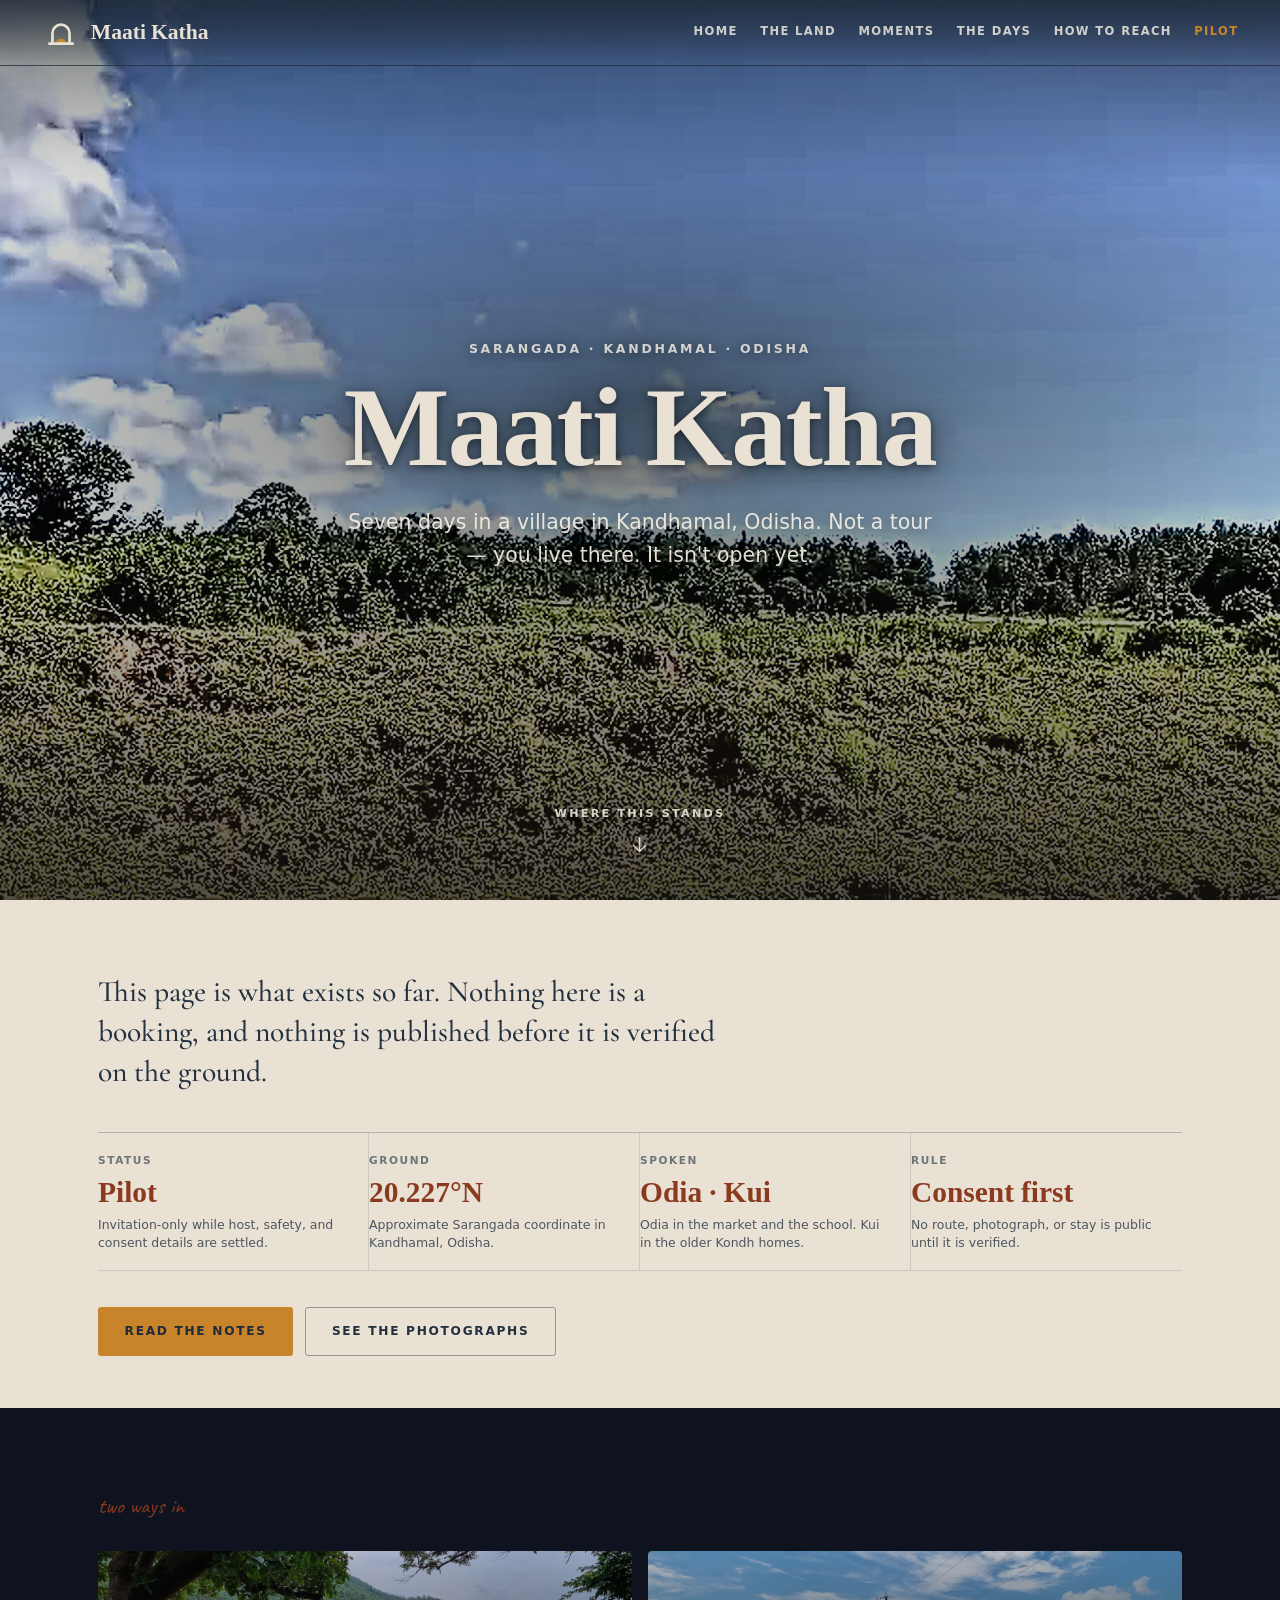
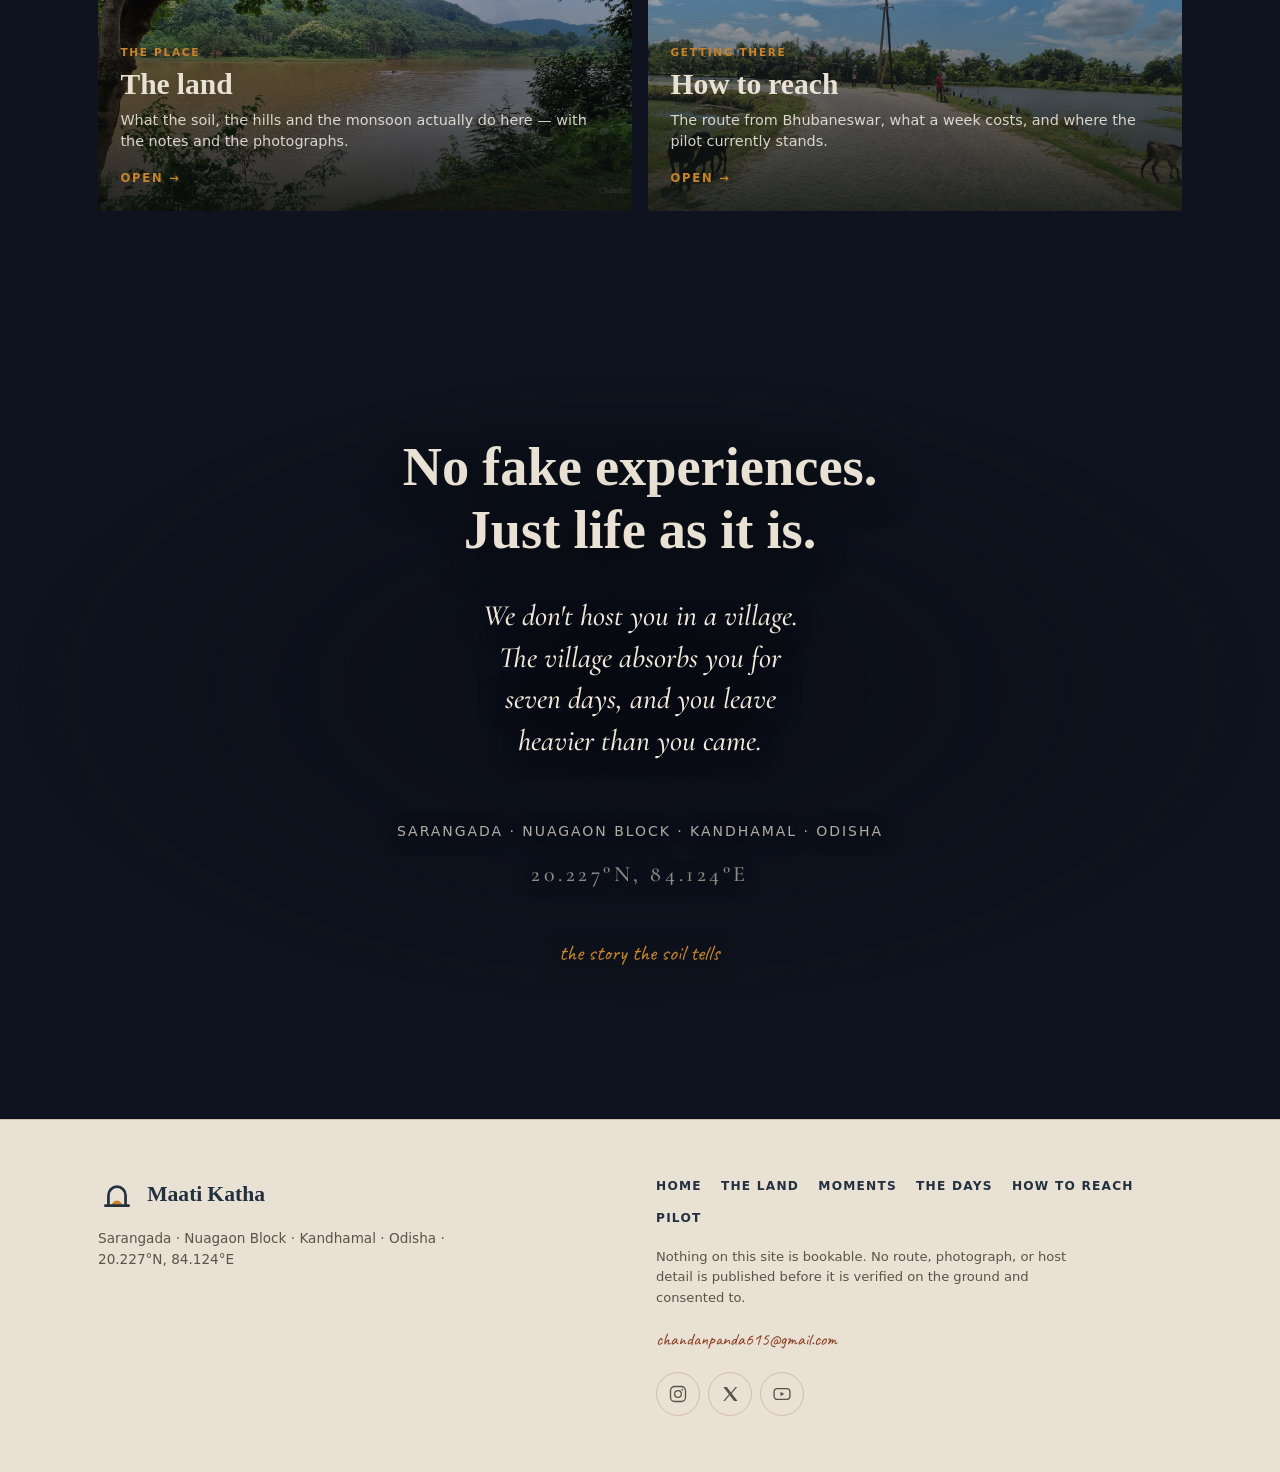
==== index.html @ 58e2ffad "perf+fix: unblock first paint, stop hiding the page behind JavaScript Three measured defects, none o" ====
<!doctype html>
<html lang="en">
<head>
<meta charset="utf-8">
<meta name="viewport" content="width=device-width, initial-scale=1.0, maximum-scale=5.0, viewport-fit=cover">
<title>Maati Katha — The Weight of Belonging</title>
<meta name="description" content="A seven-day life-exchange in Sarangada, Kandhamal, Odisha. No fake experiences. Just life as it is.">
<meta name="color-scheme" content="light dark">
<meta name="theme-color" content="#1F2A3A">
<link rel="icon" href="assets/favicon.svg" type="image/svg+xml">
<link rel="icon" href="assets/favicon-32.png" sizes="32x32" type="image/png">
<link rel="apple-touch-icon" href="assets/apple-touch-icon.png">
<meta property="og:type" content="website">
<meta property="og:title" content="Maati Katha — The Weight of Belonging">
<meta property="og:description" content="A seven-day life-exchange in Sarangada, Kandhamal, Odisha. No fake experiences. Just life as it is.">
<meta property="og:url" content="https://chandanpanda615-lab.github.io/life-with-love/">
<meta property="og:image" content="https://raw.githubusercontent.com/chandanpanda615-lab/life-with-love/main/assets/hero.jpg">
<meta name="twitter:card" content="summary_large_image">
<meta name="twitter:title" content="Maati Katha — The Weight of Belonging">
<meta name="twitter:description" content="A seven-day life-exchange in Sarangada, Kandhamal, Odisha. No fake experiences. Just life as it is.">
<meta name="twitter:image" content="https://raw.githubusercontent.com/chandanpanda615-lab/life-with-love/main/assets/hero.jpg">
<script>document.documentElement.className+=' js'</script>
<link rel="stylesheet" href="assets/site.css">
<body class="bg-hero">
<div class="grain" aria-hidden="true"></div>
<div class="progress-bar" aria-hidden="true"></div>

<nav class="site-nav" aria-label="Primary navigation">
  <a class="brand-mark" href="index.html" aria-label="Maati Katha home">
    <svg class="brand-logo" viewBox="0 0 24 24" aria-hidden="true" focusable="false">
      <path class="sun" d="M8.7 18.75a3.3 3.3 0 0 1 6.6 0z"/>
      <path class="frame" d="M6.6 18.75V12.15a5.4 5.4 0 0 1 10.8 0v6.6"/>
      <path class="frame" d="M4.65 18.75h14.7"/>
    </svg>
    <span>Maati Katha</span>
  </a>
  <div class="nav-links">
    <a href="index.html" aria-current="page">Home</a>
    <a href="land.html">The land</a>
    <a href="photographs.html">Moments</a>
    <a href="days.html">The days</a>
    <a href="visit.html">How to reach</a>
    <a class="nav-cta" href="visit.html#interest">Pilot</a>
  </div>
</nav>

<main id="top">
  <!-- HERO -->
  <header class="hero has-photo">
    <div class="hero-inner">
      <p class="hero-kicker">Sarangada &middot; Kandhamal &middot; Odisha</p>
      <h1 class="wordmark">Maati Katha</h1>
      <p class="hero-lede">Seven days in a village in Kandhamal, Odisha. Not a tour — you live there. It isn't open yet.</p>
    </div>
    <a class="scroll-cue" href="#status">
      <span>Where this stands</span>
      <svg class="scroll-chevron" viewBox="0 0 24 24" aria-hidden="true" focusable="false">
        <path d="M12 4v15M5.5 12.5 12 19l6.5-6.5"/>
      </svg>
    </a>
  </header>

  <!-- STATUS BAND — the honest state of the project, on solid ground under the photo. -->
  <section class="status-band" id="status">
    <div class="status-inner">
      <p class="status-lead">This page is what exists so far. Nothing here is a booking, and nothing is published before it is verified on the ground.</p>
      <div class="hero-ledger" aria-label="Current project status">
        <div class="ledger-item">
          <span>Status</span>
          <strong>Pilot</strong>
          <small>Invitation-only while host, safety, and consent details are settled.</small>
        </div>
        <div class="ledger-item">
          <span>Ground</span>
          <strong>20.227&deg;N</strong>
          <small>Approximate Sarangada coordinate in Kandhamal, Odisha.</small>
        </div>
        <div class="ledger-item">
          <span>Spoken</span>
          <strong>Odia &middot; Kui</strong>
          <small>Odia in the market and the school. Kui in the older Kondh homes.</small>
        </div>
        <div class="ledger-item">
          <span>Rule</span>
          <strong>Consent first</strong>
          <small>No route, photograph, or stay is public until it is verified.</small>
        </div>
      </div>
      <div class="hero-actions">
        <a class="btn primary" href="land.html">Read the notes</a>
        <a class="btn secondary" href="land.html#gallery">See the photographs</a>
      </div>
    </div>
  </section>

  <!-- DOORS — the homepage does not scroll the whole project, it opens into it. -->
  <section class="unfold" id="more">
    <span class="eyebrow reveal">two ways in</span>
    <div class="unfold-grid">
      <a class="unfold-card card-land reveal" style="--d:.06s" href="land.html">
        <span class="eyebrow-sm">The place</span>
        <h3>The land</h3>
        <p>What the soil, the hills and the monsoon actually do here — with the notes and the photographs.</p>
        <span class="go">Open &rarr;</span>
      </a>
      <a class="unfold-card card-road reveal" style="--d:.12s" href="visit.html">
        <span class="eyebrow-sm">Getting there</span>
        <h3>How to reach</h3>
        <p>The route from Bhubaneswar, what a week costs, and where the pilot currently stands.</p>
        <span class="go">Open &rarr;</span>
      </a>
    </div>
  </section>

  <!-- MANIFESTO -->
  <section class="manifesto">
    <p class="manifesto-line reveal">No fake experiences.<br>Just life as it is.</p>
    <p class="manifesto-body reveal" style="--d:.2s">We don't host you in a village. The village absorbs you for seven days, and you leave heavier than you came.</p>
    <div class="reveal" style="--d:.36s">
      <p class="manifesto-loc">Sarangada · Nuagaon Block · Kandhamal · Odisha</p>
      <p class="manifesto-coords display">20.227°N, 84.124°E</p>
      <p class="manifesto-close">the story the soil tells</p>
    </div>
  </section>
</main>

<footer class="site-foot">
  <div class="site-foot-inner">
    <div class="foot-col foot-brand">
      <a class="brand-mark" href="index.html" aria-label="Maati Katha home">
        <svg class="brand-logo" viewBox="0 0 24 24" aria-hidden="true" focusable="false">
          <path class="sun" d="M8.7 18.75a3.3 3.3 0 0 1 6.6 0z"/>
          <path class="frame" d="M6.6 18.75V12.15a5.4 5.4 0 0 1 10.8 0v6.6"/>
          <path class="frame" d="M4.65 18.75h14.7"/>
        </svg>
        <span>Maati Katha</span>
      </a>
      <p class="foot-loc">Sarangada · Nuagaon Block · Kandhamal · Odisha · 20.227°N, 84.124°E</p>
    </div>
    <div class="foot-col foot-links">
      <nav class="foot-nav" aria-label="Footer navigation">
        <a href="index.html">Home</a>
        <a href="land.html">The land</a>
        <a href="photographs.html">Moments</a>
        <a href="days.html">The days</a>
        <a href="visit.html">How to reach</a>
        <a href="visit.html#interest">Pilot</a>
      </nav>
      <p class="foot-disclaimer">Nothing on this site is bookable. No route, photograph, or host detail is published before it is verified on the ground and consented to.</p>
      <a class="foot-mail" href="mailto:chandanpanda615@gmail.com">chandanpanda615@gmail.com</a>
      <!-- SOCIAL — replace the three href="#" values below with the real profile URLs.
           Same block on every page; change it here and in the other four. -->
      <nav class="foot-social" aria-label="Social links">
        <a href="#" aria-label="Maati Katha on Instagram" rel="me noopener">
          <svg viewBox="0 0 24 24" aria-hidden="true" focusable="false">
            <rect x="3" y="3" width="18" height="18" rx="5"/>
            <circle cx="12" cy="12" r="4"/>
            <circle cx="17.2" cy="6.8" r="1.1" class="dot"/>
          </svg>
        </a>
        <a href="#" aria-label="Maati Katha on X" rel="me noopener">
          <svg viewBox="0 0 24 24" aria-hidden="true" focusable="false">
            <path d="M4 3.5h4.2l5 6.6 5.4-6.6h2l-6.5 7.9 7 9.1h-4.2l-5.3-7-5.7 7h-2l6.8-8.3z" class="solid"/>
          </svg>
        </a>
        <a href="#" aria-label="Maati Katha on YouTube" rel="me noopener">
          <svg viewBox="0 0 24 24" aria-hidden="true" focusable="false">
            <rect x="2.5" y="5.5" width="19" height="13" rx="4"/>
            <path d="M10.2 9.4v5.2l4.6-2.6z" class="solid"/>
          </svg>
        </a>
      </nav>
    </div>
  </div>
</footer>

<script>
/* ============ Reveal + progress ============ */
(function () {
  var obs = new IntersectionObserver(function (entries) {
    entries.forEach(function (e) {
      // top < 0 catches anything already scrolled past. An anchor such as
      // photographs.html#school-meal jumps straight down the page, and every
      // element above it would otherwise never intersect and stay invisible.
      if (e.isIntersecting || e.boundingClientRect.top < 0) {
        e.target.classList.add('visible');
        obs.unobserve(e.target);
      }
    });
  }, { threshold: 0, rootMargin: '0px 0px -40px 0px' });
  document.querySelectorAll('.reveal').forEach(function (el) { obs.observe(el); });

  // An anchor such as photographs.html#school-meal jumps the page before the
  // observer's first entries land, so everything above the landing point never
  // changes intersection state and would stay invisible for good. Sweep once,
  // after the jump has settled.
  addEventListener('load', function () {
    document.querySelectorAll('.reveal').forEach(function (el) {
      if (el.getBoundingClientRect().top < innerHeight) {
        el.classList.add('visible');
        obs.unobserve(el);
      }
    });
  });

  var bar = document.querySelector('.progress-bar');
  var nav = document.querySelector('.site-nav');
  window.addEventListener('scroll', function () {
    var pct = window.scrollY / (document.documentElement.scrollHeight - window.innerHeight);
    bar.style.width = (pct * 100) + '%';
    if (nav) nav.classList.toggle('scrolled', window.scrollY > 60);
  }, { passive: true });
})();
</script>

</body>
</html>
---- assets/site.css ----
@font-face {
  font-family: 'Cormorant Garamond';
  font-style: normal; font-weight: 500; font-display: swap;
  src: url(fonts/cormorant-garamond-500.woff2) format('woff2');
}
@font-face {
  font-family: 'Cormorant Garamond';
  font-style: normal; font-weight: 600; font-display: swap;
  src: url(fonts/cormorant-garamond-600.woff2) format('woff2');
}
@font-face {
  font-family: 'Cormorant Garamond';
  font-style: italic; font-weight: 500; font-display: swap;
  src: url(fonts/cormorant-garamond-500-italic.woff2) format('woff2');
}
@font-face {
  font-family: 'Caveat';
  font-style: normal; font-weight: 400; font-display: swap;
  src: url(fonts/caveat-400.woff2) format('woff2');
}

:root {
  /* The page handles both themes itself (see the blocks below). Without this,
     Chrome's auto dark mode force-darkens it and strips the nav/scrim backgrounds. */
  color-scheme: light dark;

  --laterite: #8B3A1F;
  --sal: #2D3B26;
  --turmeric: #C8842B;
  --ash: #E8E1D4;
  --indigo: #1F2A3A;

  --text-paper: #23303f;
  --text-muted: #5a5347;
  --panel-bg: rgba(238, 233, 220, 0.86);
  --panel-border: rgba(139, 58, 31, 0.22);
  --accent: var(--laterite);
  --band-bg: var(--ash);

  --font-display: 'Cormorant Garamond', Georgia, 'Palatino Linotype', serif;
  --font-body: system-ui, -apple-system, 'Segoe UI', Roboto, sans-serif;
  --font-accent: 'Caveat', 'Segoe Script', cursive;

  --text-sm: 0.875rem;
  --text-base: 1.0625rem;
  --text-lg: 1.375rem;
  --text-xl: 1.85rem;
  --text-2xl: clamp(1.6rem, 4vw, 2.4rem);
  --text-3xl: clamp(2.1rem, 5.5vw, 3.4rem);
  --text-hero: clamp(3rem, 11vw, 7rem);

  --content-pad: clamp(1.25rem, 5vw, 3rem);
  --measure: 60ch;

  /* Scrim laid over the backdrop photograph. Light by default so light-mode ink
     has a light ground; the dark block below swaps in the near-black one. */
  --scrim: linear-gradient(rgba(232,225,212,.55), rgba(232,225,212,.65));
}

@media (prefers-color-scheme: dark) {
  :root {
    --text-paper: #E8E1D4;
    --text-muted: #a89c88;
    --panel-bg: rgba(20, 28, 40, 0.82);
    --panel-border: rgba(200, 132, 43, 0.28);
    --accent: var(--turmeric);
    --band-bg: #241C15;
    --scrim: linear-gradient(rgba(10,14,12,.86), rgba(10,14,12,.92));
  }
}

*, *::before, *::after { box-sizing: border-box; margin: 0; padding: 0; }

html { -webkit-text-size-adjust: 100%; }
@media (prefers-reduced-motion: no-preference) {
  html { scroll-behavior: smooth; }
}

body {
  font-family: var(--font-body);
  font-size: var(--text-base);
  line-height: 1.72;
  color: var(--text-paper);
  background: #0e131f;
  /* clip, not hidden: `overflow-x: hidden` turns body into the scroll container,
     which freezes window.scrollY and kills the parallax, progress bar and nav state. */
  overflow-x: clip;
  -webkit-font-smoothing: antialiased;
}

/* --- Living landscape canvas --- */
/* Page backdrop. Replaces the old drawn-hills canvas: every section below the
   header sits on a real photograph of the place, held still and pushed far back
   so it reads as ground rather than as an image. The photograph is attached per
   body class at the bottom of this file; the scrim over it is --scrim. */
body::before {
  content: '';
  position: fixed;
  inset: 0;
  z-index: 0;
  /* The photograph itself is attached per page at the bottom of this file. */
  background-image: var(--scrim);
  background-size: cover;
  background-position: center;
  filter: blur(3px);
  transform: scale(1.04);   /* hides the blur's soft edge */
}

/* --- Grain --- */
.grain {
  position: fixed;
  inset: 0;
  background-image: url("data:image/svg+xml,%3Csvg xmlns='http://www.w3.org/2000/svg' width='180' height='180'%3E%3Cfilter id='n'%3E%3CfeTurbulence type='fractalNoise' baseFrequency='0.8' numOctaves='4' stitchTiles='stitch'/%3E%3C/filter%3E%3Crect width='180' height='180' filter='url(%23n)'/%3E%3C/svg%3E");
  opacity: 0.04;
  pointer-events: none;
  z-index: 9998;
  mix-blend-mode: overlay;
}

.progress-bar {
  position: fixed;
  top: 0; left: 0;
  height: 3px; width: 0%;
  background: var(--turmeric);
  z-index: 10000;
  transition: width 90ms linear;
}

main { position: relative; z-index: 1; }

/* --- Typography helpers --- */
.display { font-family: var(--font-display); }
.accent-font { font-family: var(--font-accent); }

h1, h2 { font-family: var(--font-display); line-height: 1.12; text-wrap: balance; font-weight: 600; }
p + p { margin-top: 1.4em; }

/* ==================== HERO ==================== */
.hero {
  position: relative;
  min-height: 100vh;
  min-height: 100dvh;
  display: flex;
  align-items: stretch;
  overflow: hidden;
  color: var(--ash);
  /* No background here: the animated landscape canvas shows through by default. */
}
.hero.has-photo {
  background: url("hero.jpg") center 55% / cover no-repeat;
}
/* Scrim. Darkens top and bottom for the nav and the scroll cue, and pulls a soft
   pool of shadow through the middle so the centred wordmark stays legible. */
.hero::after {
  content: '';
  position: absolute;
  inset: 0;
  pointer-events: none;
  /* This is an overcast monsoon frame — the sky is near-white, so the scrim has to
     work much harder than it would over a dark photograph. */
  background:
    radial-gradient(ellipse 62% 38% at 50% 44%, rgba(10,14,12,.52), rgba(10,14,12,.16) 70%, transparent 100%),
    linear-gradient(to bottom, rgba(10,14,12,.60) 0%, rgba(10,14,12,.14) 20%, rgba(10,14,12,.16) 58%, rgba(10,14,12,.68) 100%),
    linear-gradient(to top, rgba(139,58,31,.20), transparent 38%);
}

.hero-inner {
  position: relative;
  z-index: 1;
  width: 100%;
  max-width: 1180px;
  margin: 0 auto;
  padding: clamp(6.5rem, 15vh, 9.5rem) var(--content-pad) clamp(6rem, 14vh, 8rem);
  display: flex;
  flex-direction: column;
  justify-content: center;
  align-items: center;
  text-align: center;
}

.hero-kicker {
  font-family: var(--font-body);
  font-size: 0.78rem;
  font-weight: 600;
  letter-spacing: 0.22em;
  text-transform: uppercase;
  color: rgba(245, 239, 228, 0.82);
  margin-bottom: 1.1rem;
  text-shadow: 0 2px 14px rgba(0,0,0,0.6);
}

.wordmark {
  font-family: var(--font-display);
  font-weight: 600;
  font-size: var(--text-hero);
  line-height: 0.94;
  letter-spacing: -0.015em;
  text-shadow: 0 4px 40px rgba(0,0,0,0.55), 0 2px 8px rgba(0,0,0,0.5);
}

.hero-lede {
  margin-top: 1.5rem;
  max-width: 46ch;
  margin-inline: auto;
  font-size: clamp(1.05rem, 1.6vw, 1.3rem);
  line-height: 1.6;
  color: rgba(245, 239, 228, 0.92);
  text-shadow: 0 2px 18px rgba(0,0,0,0.6);
}

/* Scroll cue — anchored to .hero, not .hero-inner, so centring the lockup
   does not drag it up off the bottom edge. */
.scroll-cue {
  position: absolute;
  z-index: 1;
  left: 50%;
  transform: translateX(-50%);
  bottom: clamp(1.5rem, 4vh, 2.6rem);
  display: flex;
  flex-direction: column;
  align-items: center;
  gap: 0.7rem;
  padding: 0.5rem 0.75rem;
  color: rgba(245, 239, 228, 0.86);
  text-decoration: none;
  font-size: 0.7rem;
  font-weight: 600;
  letter-spacing: 0.2em;
  text-transform: uppercase;
  text-shadow: 0 2px 12px rgba(0,0,0,0.6);
  transition: color 0.2s ease;
}
.scroll-cue:hover { color: var(--turmeric); }
.scroll-chevron {
  width: 22px;
  height: 22px;
  fill: none;
  stroke: currentColor;
  stroke-width: 1.6;
  stroke-linecap: round;
  stroke-linejoin: round;
  animation: bob 2.4s ease-in-out infinite;
}
@keyframes bob {
  0%, 100% { transform: translateY(0); }
  50%      { transform: translateY(6px); }
}

.hero-actions {
  display: flex;
  flex-wrap: wrap;
  gap: 0.75rem;
  margin-top: 2rem;
}
.btn {
  display: inline-flex;
  align-items: center;
  justify-content: center;
  min-height: 48px;
  padding: 0.8rem 1.6rem;
  border-radius: 3px;
  border: 1px solid transparent;
  font-size: 0.76rem;
  font-weight: 600;
  letter-spacing: 0.14em;
  text-transform: uppercase;
  text-decoration: none;
  transition: transform 0.2s ease, background 0.2s ease;
}
.btn.primary { background: var(--turmeric); color: var(--indigo); }
.btn.secondary { color: var(--ash); border-color: rgba(245, 239, 228, 0.55); }
.btn:hover { transform: translateY(-2px); }
.btn.primary:hover { background: #d9964a; }

/* ==================== STATUS BAND ====================
   The honest state of the project, on a solid surface directly under the photo.
   Two tokens carry the whole light/dark flip — nothing else in here is themed. */
.status-band {
  --band-ink: var(--text-paper);
  position: relative;
  z-index: 1;
  background: var(--band-bg);
  color: var(--band-ink);
  padding: clamp(2.75rem, 7vw, 4.5rem) 0 clamp(2.25rem, 5vw, 3.25rem);
}
.status-inner {
  max-width: 1180px;
  margin: 0 auto;
  padding-inline: var(--content-pad);
}
.status-lead {
  max-width: 46ch;
  font-family: var(--font-display);
  font-size: var(--text-xl);
  line-height: 1.35;
  margin-bottom: clamp(1.75rem, 4vw, 2.5rem);
}
.hero-ledger {
  display: grid;
  grid-template-columns: repeat(4, 1fr);
  border-top: 1px solid color-mix(in srgb, var(--band-ink) 26%, transparent);
  border-bottom: 1px solid color-mix(in srgb, var(--band-ink) 14%, transparent);
}
.ledger-item {
  padding: 1.15rem 1.35rem 1.1rem 0;
  border-right: 1px solid color-mix(in srgb, var(--band-ink) 14%, transparent);
}
.ledger-item:last-child { border-right: 0; }
.ledger-item span {
  display: block;
  font-size: 0.66rem;
  font-weight: 700;
  letter-spacing: 0.15em;
  text-transform: uppercase;
  color: color-mix(in srgb, var(--band-ink) 62%, transparent);
}
.ledger-item strong {
  display: block;
  margin-top: 0.55rem;
  font-family: var(--font-display);
  font-weight: 600;
  font-size: clamp(1.35rem, 2.3vw, 2rem);
  line-height: 1;
  color: var(--accent);
}
.ledger-item small {
  display: block;
  margin-top: 0.55rem;
  font-size: 0.78rem;
  line-height: 1.45;
  color: color-mix(in srgb, var(--band-ink) 78%, transparent);
}
/* Buttons that used to live in the hero. On the band they sit on a solid
   surface, so .btn.secondary needs ink borders rather than the ash ones. */
.status-band .hero-actions { margin-top: clamp(1.75rem, 4vw, 2.25rem); }
.status-band .btn.secondary {
  color: var(--band-ink);
  border-color: color-mix(in srgb, var(--band-ink) 42%, transparent);
}
.status-band .btn.secondary:hover {
  border-color: color-mix(in srgb, var(--band-ink) 75%, transparent);
}

/* ==================== NOTES (side-by-side, click to open) ====================
   Plain <details>. No JS, no accordion library — the browser already does this. */
.notes {
  position: relative;
  z-index: 1;
  max-width: 1100px;
  margin: 0 auto;
  padding: clamp(3rem, 8vw, 5.5rem) var(--content-pad);
}
.notes-grid {
  display: grid;
  grid-template-columns: repeat(auto-fit, minmax(290px, 1fr));
  gap: 1rem;
  align-items: start;
}
.note {
  background: var(--panel-bg);
  backdrop-filter: blur(10px) saturate(1.15);
  -webkit-backdrop-filter: blur(10px) saturate(1.15);
  border: 1px solid var(--panel-border);
  border-left: 3px solid var(--accent);
  border-radius: 3px;
  box-shadow: 0 24px 50px -30px rgba(0,0,0,0.6);
  color: var(--text-paper);
}
.note > summary {
  list-style: none;
  cursor: pointer;
  display: flex;
  align-items: center;
  justify-content: space-between;
  gap: 1rem;
  padding: 1.35rem 1.4rem;
  font-family: var(--font-display);
  font-weight: 600;
  font-size: var(--text-lg);
  line-height: 1.25;
}
.note > summary::-webkit-details-marker { display: none; }
.note > summary::after {
  content: '+';
  flex: 0 0 auto;
  color: var(--accent);
  font-size: 1.4rem;
  line-height: 1;
}
.note[open] > summary::after { content: '\2013'; }
.note > summary:hover { color: var(--accent); }
.note-body { padding: 0 1.4rem 1.5rem; }
.note-body p + p { margin-top: 1em; }
.note-body em { font-style: italic; }
.note.soon { border-left-color: var(--text-muted); }
.note.soon > summary { color: var(--text-muted); }

.eyebrow {
  font-family: var(--font-accent);
  font-size: var(--text-lg);
  color: var(--accent);
  margin-bottom: 1.6rem;
  display: block;
}

/* ==================== MANIFESTO ==================== */
.manifesto {
  position: relative;
  min-height: 92vh;
  display: flex;
  flex-direction: column;
  align-items: center;
  justify-content: center;
  text-align: center;
  padding: clamp(4rem, 10vh, 8rem) var(--content-pad);
  color: var(--ash);
}
.manifesto::before {
  content: '';
  position: absolute;
  inset: 0;
  z-index: -1;
  pointer-events: none;
  background: radial-gradient(ellipse 66% 52% at 50% 48%, rgba(8,10,18,0.5), rgba(8,10,18,0) 74%);
}
.manifesto-line {
  font-family: var(--font-display);
  font-weight: 600;
  font-size: var(--text-3xl);
  line-height: 1.16;
  text-wrap: balance;
  text-shadow: 0 3px 44px rgba(0,0,0,0.8);
}
.manifesto-body {
  font-family: var(--font-display);
  font-style: italic;
  font-size: var(--text-xl);
  line-height: 1.4;
  max-width: 26ch;
  margin: 2rem auto 3.5rem;
  color: #f0e9db;
  text-shadow: 0 2px 30px rgba(0,0,0,0.8);
}
.manifesto-loc {
  font-size: var(--text-sm);
  letter-spacing: 0.14em;
  text-transform: uppercase;
  color: rgba(232,225,212,0.75);
  line-height: 2.1;
  text-shadow: 0 2px 18px rgba(0,0,0,0.85);
}
.manifesto-coords {
  font-family: var(--font-display);
  letter-spacing: 0.16em;
  font-size: var(--text-lg);
  color: rgba(232,225,212,0.6);
  margin-top: 0.6rem;
  text-shadow: 0 2px 18px rgba(0,0,0,0.85);
}
.manifesto-close {
  font-family: var(--font-accent);
  font-size: var(--text-lg);
  color: var(--turmeric);
  margin-top: 2.6rem;
  text-shadow: 0 2px 20px rgba(0,0,0,0.85);
}

/* ==================== REVEAL ==================== */
/* Gated on .js, set by a one-line inline script in <head>. Without that gate the
   page hides its own content by default and only JavaScript can bring it back —
   so a slow, blocked or failed script leaves a blank page. Every .reveal element
   is visible by default now; the animation is what gets added, not the content. */
.js .reveal {
  opacity: 0;
  transform: translateY(26px);
  transition: opacity 0.85s cubic-bezier(.2,.6,.2,1) var(--d,0s), transform 0.85s cubic-bezier(.2,.6,.2,1) var(--d,0s);
}
.js .reveal.visible { opacity: 1; transform: none; }

/* An album's photographs are inside a <details> that is closed on load, so they
   have no box for the observer to intersect. Opening it must not leave them at
   opacity 0 if the observer misses the change. */
.js details[open] .reveal { opacity: 1; transform: none; }

@media (prefers-reduced-motion: reduce) {
  .js .reveal { opacity: 1; transform: none; transition: none; }
  .scroll-chevron { animation: none; }
  html { scroll-behavior: auto; }
}

:focus-visible { outline: 2px solid var(--turmeric); outline-offset: 3px; }

/* --- Section anchoring under fixed nav --- */
section[id], header[id] { scroll-margin-top: 84px; }

/* --- Persistent site nav --- */
.site-nav {
  position: fixed;
  top: 0; left: 0; right: 0;
  z-index: 9000;
  display: flex;
  align-items: center;
  justify-content: space-between;
  gap: 1.5rem;
  padding: 0.85rem clamp(1.2rem, 4vw, 2.6rem);
  color: var(--ash);
  background: linear-gradient(to bottom, rgba(31,42,58,.78), rgba(31,42,58,0));
  transition: background .3s ease, border-color .3s ease;
  border-bottom: 1px solid transparent;
}
/* Solid once the hero photo is gone, so links stay legible over pale panels. */
.site-nav.scrolled {
  background: rgba(20, 28, 40, 0.93);
  backdrop-filter: blur(14px) saturate(1.1);
  -webkit-backdrop-filter: blur(14px) saturate(1.1);
  border-bottom-color: rgba(200, 132, 43, 0.22);
}
.brand-mark {
  display: flex;
  align-items: center;
  gap: 0.7rem;
  font-family: var(--font-display);
  font-weight: 600;
  font-size: 1.35rem;
  line-height: 1;
  color: var(--ash);
  text-decoration: none;
  white-space: nowrap;
}
/* Mark is drawn on a 24 viewBox so its strokes land on whole pixels at icon sizes. */
.brand-logo { width: 38px; height: 38px; flex: 0 0 auto; color: var(--ash); }
.brand-logo .sun { fill: var(--turmeric); }
.brand-logo .frame {
  fill: none;
  stroke: currentColor;
  stroke-width: 1.7;
  stroke-linecap: round;
  stroke-linejoin: round;
}
.nav-links {
  display: flex;
  align-items: center;
  gap: 1.4rem;
  overflow-x: auto;
  scrollbar-width: none;
  -webkit-overflow-scrolling: touch;
}
.nav-links::-webkit-scrollbar { display: none; }
.nav-links a {
  font-size: 0.72rem;
  font-weight: 600;
  letter-spacing: .12em;
  text-transform: uppercase;
  color: rgba(245, 239, 228, 0.82);
  text-decoration: none;
  white-space: nowrap;
  padding: 0.35rem 0;
  border-bottom: 1px solid transparent;
  transition: color .2s ease, border-color .2s ease;
}
.nav-links a:hover { color: var(--turmeric); border-color: var(--turmeric); }
.nav-links a.nav-cta { color: var(--turmeric); }

@media (max-width: 768px) {
  :root {
    --content-pad: 1.2rem;
    --text-hero: clamp(2.5rem, 11vw, 4.5rem);
    --text-3xl: clamp(1.8rem, 7vw, 2.6rem);
    --text-2xl: clamp(1.4rem, 5vw, 2rem);
  }
  html, body, main, section {
    max-width: 100vw;
    overflow-x: clip;
  }
  .wordmark { font-size: clamp(2.6rem, 12vw, 4.2rem); }
  .site-nav { padding: 0.6rem 0.9rem; gap: 0.8rem; }
  .brand-logo { width: 32px; height: 32px; }
  .brand-mark { font-size: 1.1rem; gap: 0.5rem; }
  /* Six items need ~418px and a 390px phone gives the strip ~316px, so it scrolls.
     Without a cue the last link just stops mid-word and reads as a clipping bug.
     Fade the trailing edge, and pad by the same amount so a fully scrolled strip
     leaves the last link (the Pilot CTA) in the opaque part, not under the fade. */
  .nav-links {
    gap: 0.9rem;
    padding-right: 22px;
    mask-image: linear-gradient(to right, #000 calc(100% - 22px), transparent);
  }
  .nav-links a { font-size: 0.66rem; letter-spacing: 0.07em; }
  .hero-ledger { grid-template-columns: repeat(2, 1fr); }
  .ledger-item { padding-right: 1rem; }
  .ledger-item:nth-child(2n) { border-right: 0; }
  .ledger-item:nth-child(n+3) { border-top: 1px solid color-mix(in srgb, var(--band-ink) 14%, transparent); }
}

@media (max-width: 560px) {
  .brand-mark span { display: none; }
  .hero-actions .btn { flex: 1 1 auto; }
}

/* --- Practical guide / how to reach --- */
.guide { position: relative; z-index: 1; }
.guide::before {
  content: "";
  position: absolute;
  inset: 0;
  background: radial-gradient(ellipse at 50% 40%, rgba(10,15,25,.55), rgba(10,15,25,.15) 70%);
  z-index: -1;
}
.guide-inner {
  max-width: 68ch;
  margin: 0 auto;
  padding: clamp(4rem, 9vw, 7rem) var(--content-pad);
}
/* --- Journey: four drawn steps instead of a map plate --- */
.journey {
  list-style: none;
  display: grid;
  grid-template-columns: repeat(4, 1fr);
  gap: 0.9rem;
  margin: 1.7rem 0 1rem;
}
/* Lives here rather than in the 768px block above, which sits earlier in the file:
   equal specificity, so the four-column rule directly above would win and did —
   step four rendered 60px past the right edge and `overflow-x: clip` ate it. */
@media (max-width: 768px) {
  .journey { grid-template-columns: repeat(2, 1fr); gap: 0.7rem; }
}
.journey-step {
  background: var(--panel-bg);
  border: 1px solid var(--panel-border);
  border-radius: 3px;
  padding: 1.1rem 0.9rem 1.2rem;
  text-align: center;
  backdrop-filter: blur(10px);
  -webkit-backdrop-filter: blur(10px);
  transition: transform .3s ease, border-color .3s ease;
}
.journey-step:hover { transform: translateY(-3px); border-color: var(--turmeric); }
.journey-num {
  display: block;
  font-size: 0.6rem;
  letter-spacing: .2em;
  text-transform: uppercase;
  color: var(--text-muted);
  opacity: .75;
}
.journey-ico {
  width: 60px; height: 60px;
  display: block;
  margin: .5rem auto .55rem;
  color: var(--accent);
}
.journey-ico .j-accent { stroke: var(--turmeric); }
.journey-step h3 {
  font-family: var(--font-accent);
  font-weight: 400;
  font-size: 1.3rem;
  color: var(--accent);
  margin-bottom: .25rem;
}
.journey-step p {
  font-size: 0.82rem;
  line-height: 1.5;
  color: var(--text-muted);
}
.journey-cap {
  font-size: 0.72rem;
  letter-spacing: .1em;
  text-transform: uppercase;
  color: var(--text-muted);
  text-align: center;
  margin: 0 0 2.4rem;
}
.guide-grid { display: grid; gap: 1.8rem; }
.guide-item {
  background: var(--panel-bg);
  border: 1px solid var(--panel-border);
  border-left: 3px solid var(--accent);
  border-radius: 3px;
  backdrop-filter: blur(10px) saturate(1.15);
  -webkit-backdrop-filter: blur(10px) saturate(1.15);
  box-shadow: 0 24px 50px -30px rgba(0,0,0,0.6);
  padding: 1.4rem 1.5rem 1.6rem;
}
.guide-item h3 {
  font-family: var(--font-accent);
  font-weight: 400;
  font-size: 1.5rem;
  color: var(--accent);
  margin-bottom: .35rem;
}
.guide-item p { max-width: var(--measure); color: var(--text-muted); }

/* --- Call to action --- */
.cta { position: relative; z-index: 1; text-align: center; }
.cta::before {
  content: "";
  position: absolute;
  inset: 0;
  background: radial-gradient(ellipse at 50% 50%, rgba(10,15,25,.5), rgba(10,15,25,.1) 70%);
  z-index: -1;
}
.cta-inner {
  max-width: 640px;
  margin: 0 auto;
  padding: clamp(2.25rem, 6vw, 3.75rem) clamp(1.5rem, 5vw, 3rem);
  background: var(--panel-bg);
  border: 1px solid var(--panel-border);
  border-radius: 4px;
  backdrop-filter: blur(10px) saturate(1.15);
  -webkit-backdrop-filter: blur(10px) saturate(1.15);
  box-shadow: 0 24px 50px -30px rgba(0,0,0,0.6);
}
.cta-line {
  font-family: var(--font-display);
  font-size: var(--text-2xl);
  line-height: 1.25;
  text-wrap: balance;
  margin-bottom: 1.4rem;
}
.cta-btn {
  display: inline-block;
  font-family: var(--font-body);
  font-size: 0.82rem;
  letter-spacing: .16em;
  text-transform: uppercase;
  color: var(--ash);
  background: var(--laterite);
  text-decoration: none;
  padding: .95rem 2.2rem;
  border-radius: 2px;
  transition: background .2s ease, transform .2s ease;
}
.cta-btn:hover { background: var(--turmeric); transform: translateY(-2px); }
.cta-body {
  max-width: 54ch;
  margin: 0 auto 2rem;
  font-size: var(--text-base);
  color: var(--text-paper);
}
.cta-sub {
  font-family: var(--font-accent);
  font-size: 1.25rem;
  color: var(--text-muted);
  margin-top: 1.2rem;
}

/* --- Raw Photo Gallery --- */
.gallery-wrap {
  position: relative;
  z-index: 1;
  padding: clamp(3.5rem, 8vw, 6rem) var(--content-pad);
}
.gallery-header {
  max-width: 68ch;
  margin: 0 auto 2.8rem;
  padding: clamp(1.5rem, 5vw, 2.75rem);
  text-align: center;
  background: var(--panel-bg);
  border: 1px solid var(--panel-border);
  border-radius: 4px;
  backdrop-filter: blur(10px) saturate(1.15);
  -webkit-backdrop-filter: blur(10px) saturate(1.15);
  box-shadow: 0 24px 50px -30px rgba(0,0,0,0.6);
}
.gallery-title {
  font-family: var(--font-display);
  font-size: var(--text-2xl);
  color: var(--text-paper);
  margin: 0.4rem 0 0.8rem;
}
.gallery-sub {
  font-size: var(--text-base);
  color: var(--text-muted);
}
/* Editorial mosaic. Cards claim a span instead of all being the same box, so a
   panorama reads as a panorama and a portrait stays upright. `dense` lets the
   browser backfill the gaps that leaves — no masonry library involved. */
.gallery-grid {
  display: grid;
  grid-template-columns: repeat(6, 1fr);
  grid-auto-rows: 165px;
  grid-auto-flow: dense;
  gap: 1rem;
  max-width: 1180px;
  margin: 0 auto;
}

/* Caption sits over the bottom of the photo, Kerala-Tourism style. */
.photo-card {
  position: relative;
  grid-column: span 2;
  overflow: hidden;
  border-radius: 4px;
  background: rgba(0,0,0,0.25);
  display: flex;
  align-items: flex-end;
}
/* Span modifiers come after .photo-card: same specificity, so source order decides. */
.photo-card--feature { grid-column: span 4; grid-row: span 2; }
.photo-card--tall    { grid-column: span 2; grid-row: span 2; }
.photo-card--wide    { grid-column: span 4; grid-row: span 1; }
.photo-card--feature figcaption { font-size: 1.55rem; padding-top: 3.5rem; }

/* Must sit AFTER the span modifiers above, for the same source-order reason: the
   modifiers are one class each, so an equal-specificity rule earlier in the file
   loses. When this block was above them, a --feature card still claimed span 4 in
   a 2-column grid, which forced two implicit columns and squeezed the plain cards
   into 100px slivers with one word per caption line. */
@media (max-width: 700px) {
  .gallery-grid { grid-template-columns: repeat(2, 1fr); grid-auto-rows: 190px; }
  .photo-card--feature,
  .photo-card--wide { grid-column: span 2; grid-row: span 2; }
  .photo-card--tall { grid-column: span 1; grid-row: span 2; }
  .photo-card--feature figcaption { font-size: 1.2rem; padding-top: 2.5rem; }
}

.photo-card img {
  position: absolute;
  inset: 0;
  width: 100%;
  height: 100%;
  object-fit: cover;
  transition: transform 0.5s ease;
}
.photo-card:hover img { transform: scale(1.05); }
.photo-card figcaption {
  position: relative;
  width: 100%;
  padding: 2.5rem 1.2rem 1.1rem;
  font-family: var(--font-display);
  font-size: 1.2rem;
  line-height: 1.25;
  color: #f5efe4;
  background: linear-gradient(to top, rgba(8,10,18,0.85), rgba(8,10,18,0));
}
/* No photo in the frame yet. Uncomment the <img> and this styling drops away
   on its own — nothing else to change. */
.photo-card:not(:has(img)) {
  background: var(--panel-bg);
  border: 1px dashed var(--panel-border);
  align-items: center;
  justify-content: center;
}
.photo-card:not(:has(img)) figcaption {
  background: none;
  padding: 1.2rem;
  text-align: center;
  font-size: 1rem;
  color: var(--text-muted);
}

.gallery-more {
  max-width: 1100px;
  margin: 2rem auto 0;
  padding: clamp(1.5rem, 4vw, 2.25rem);
  text-align: center;
  background: var(--panel-bg);
  border: 1px solid var(--panel-border);
  border-radius: 4px;
  backdrop-filter: blur(10px) saturate(1.15);
  -webkit-backdrop-filter: blur(10px) saturate(1.15);
  box-shadow: 0 24px 50px -30px rgba(0,0,0,0.6);
}
.gallery-more a {
  display: inline-flex;
  align-items: center;
  gap: 0.55rem;
  min-height: 48px;
  padding: 0.8rem 1.6rem;
  border: 1px solid var(--panel-border);
  border-radius: 3px;
  color: var(--accent);
  text-decoration: none;
  font-size: 0.76rem;
  font-weight: 600;
  letter-spacing: 0.14em;
  text-transform: uppercase;
  transition: border-color 0.2s ease;
}
.gallery-more a:hover { border-color: var(--accent); }
.gallery-more small {
  display: block;
  margin-top: 0.9rem;
  font-size: 0.8rem;
  color: var(--text-muted);
}

/* ==================== WRITING (blog index) ==================== */
.posts {
  position: relative;
  z-index: 1;
  max-width: 1100px;
  margin: 0 auto;
  padding: clamp(3rem, 8vw, 5.5rem) var(--content-pad);
}
.posts-grid {
  display: grid;
  grid-template-columns: repeat(auto-fill, minmax(290px, 1fr));
  gap: 1rem;
  align-items: start;
}
.post-card {
  display: block;
  padding: 1.35rem 1.4rem 1.5rem;
  background: var(--panel-bg);
  backdrop-filter: blur(10px) saturate(1.15);
  -webkit-backdrop-filter: blur(10px) saturate(1.15);
  border: 1px solid var(--panel-border);
  border-left: 3px solid var(--accent);
  border-radius: 3px;
  box-shadow: 0 24px 50px -30px rgba(0,0,0,0.6);
  color: var(--text-paper);
  text-decoration: none;
  transition: transform 0.2s ease, border-color 0.2s ease;
}
.post-card:hover { transform: translateY(-3px); border-color: var(--accent); }
.post-date {
  display: block;
  font-size: 0.68rem;
  font-weight: 700;
  letter-spacing: 0.13em;
  text-transform: uppercase;
  color: var(--accent);
  margin-bottom: 0.6rem;
}
.post-card h3 {
  font-family: var(--font-display);
  font-weight: 600;
  font-size: var(--text-lg);
  line-height: 1.25;
  margin-bottom: 0.5rem;
}
.post-card p {
  font-size: 0.92rem;
  line-height: 1.55;
  color: var(--text-muted);
}

/* ==================== PAGE HEADER (land.html, visit.html) ====================
   A shorter cousin of .hero: same photograph treatment, half the height, so a
   linked page opens on the place rather than on a wall of text. */
.page-head {
  position: relative;
  z-index: 1;
  min-height: 58vh;
  display: flex;
  align-items: flex-end;
  overflow: hidden;
  color: var(--ash);
  background-size: cover;
  background-position: center 55%;
}
.page-head::after {
  content: '';
  position: absolute;
  inset: 0;
  pointer-events: none;
  background:
    linear-gradient(to bottom, rgba(10,14,12,.62) 0%, rgba(10,14,12,.20) 30%, rgba(10,14,12,.78) 100%),
    linear-gradient(to top, rgba(139,58,31,.22), transparent 45%);
}
.page-head-inner {
  position: relative;
  z-index: 1;
  width: 100%;
  max-width: 1180px;
  margin: 0 auto;
  padding: clamp(7rem, 16vh, 10rem) var(--content-pad) clamp(2rem, 5vh, 3rem);
}
.page-head h1 {
  font-family: var(--font-display);
  font-weight: 600;
  font-size: var(--text-3xl);
  line-height: 1;
  text-shadow: 0 4px 30px rgba(0,0,0,.6);
}
.page-head p {
  margin-top: 1rem;
  max-width: 52ch;
  color: rgba(245,239,228,.9);
  text-shadow: 0 2px 16px rgba(0,0,0,.6);
}

/* ==================== UNFOLD CARDS ====================
   The homepage does not scroll through the whole project. It offers doors. */
.unfold {
  position: relative;
  z-index: 1;
  max-width: 1180px;
  margin: 0 auto;
  padding: clamp(3rem, 8vw, 5rem) var(--content-pad);
}
.unfold-grid {
  display: grid;
  grid-template-columns: repeat(auto-fit, minmax(260px, 1fr));
  gap: 1rem;
  margin-top: 1.5rem;
}
.unfold-card {
  position: relative;
  display: flex;
  flex-direction: column;
  justify-content: flex-end;
  min-height: 260px;
  padding: 1.4rem;
  border-radius: 4px;
  overflow: hidden;
  color: var(--ash);
  text-decoration: none;
  background-size: cover;
  background-position: center;
  transition: transform .25s ease, box-shadow .25s ease;
}
.unfold-card:hover { transform: translateY(-3px); box-shadow: 0 14px 40px rgba(0,0,0,.4); }
.unfold-card .eyebrow-sm {
  font-size: 0.66rem;
  font-weight: 700;
  letter-spacing: 0.16em;
  text-transform: uppercase;
  color: var(--turmeric);
}
.unfold-card h3 {
  margin-top: 0.5rem;
  font-family: var(--font-display);
  font-weight: 600;
  font-size: var(--text-xl);
  line-height: 1.1;
}
.unfold-card p {
  margin-top: 0.5rem;
  font-size: 0.9rem;
  line-height: 1.5;
  color: rgba(245,239,228,.86);
}
.unfold-card .go {
  margin-top: 1rem;
  font-size: 0.72rem;
  font-weight: 700;
  letter-spacing: 0.16em;
  text-transform: uppercase;
  color: var(--turmeric);
}

/* Foot link between pages */
.page-jump {
  position: relative;
  z-index: 1;
  max-width: 1180px;
  margin: 0 auto;
  padding: 0 var(--content-pad) clamp(3rem, 8vw, 5rem);
}

/* ==================== FOOTER ====================
   Same mechanism as .status-band: a solid --band-bg surface directly under the
   photo, so ink and surface flip together in both themes. */
.site-foot {
  position: relative;
  z-index: 1;
  background: var(--band-bg);
  color: var(--text-paper);
  border-top: 1px solid var(--panel-border);
}
.site-foot-inner {
  max-width: 1180px;
  margin: 0 auto;
  padding: clamp(2.5rem, 6vw, 3.5rem) var(--content-pad);
  display: grid;
  gap: 2rem;
}
@media (min-width: 640px) {
  .site-foot-inner { grid-template-columns: 1fr 1fr; }
}
/* .brand-mark / .brand-logo hardcode ash for use over the dark hero photo;
   here the mark sits on the footer's own themed surface, so it needs its
   own ink instead. */
.foot-brand .brand-mark,
.foot-brand .brand-logo { color: var(--text-paper); }
.foot-loc {
  margin-top: 0.9rem;
  max-width: 42ch;
  font-size: 0.85rem;
  line-height: 1.5;
  color: var(--text-muted);
}
.foot-nav {
  display: flex;
  flex-wrap: wrap;
  gap: 0.6rem 1.2rem;
}
.foot-nav a {
  font-size: 0.76rem;
  font-weight: 600;
  letter-spacing: 0.1em;
  text-transform: uppercase;
  color: var(--text-paper);
  text-decoration: none;
  border-bottom: 1px solid transparent;
  transition: color 0.2s ease, border-color 0.2s ease;
}
.foot-nav a:hover { color: var(--accent); border-color: var(--accent); }
.foot-disclaimer {
  margin-top: 1.1rem;
  max-width: 52ch;
  font-size: 0.82rem;
  line-height: 1.55;
  color: var(--text-muted);
}
.foot-mail {
  display: inline-block;
  margin-top: 1rem;
  font-family: var(--font-accent);
  font-size: 1.1rem;
  color: var(--accent);
  text-decoration: none;
  transition: color 0.2s ease;
}
.foot-mail:hover { color: var(--text-paper); }

/* ============ Lightbox ============
   A native <dialog> built by assets/lightbox.js. Esc, the backdrop and the focus
   trap come from the element itself, so there is nothing here but appearance. */
.gallery-grid .photo-card { cursor: zoom-in; }
.gallery-grid .photo-card:focus-visible {
  outline: 2px solid var(--turmeric);
  outline-offset: 3px;
}
.lightbox {
  width: 100vw;
  max-width: 100vw;
  height: 100dvh;
  max-height: 100dvh;
  padding: 0;
  border: 0;
  background: transparent;
  overflow: hidden;
}
.lightbox::backdrop { background: rgba(6, 8, 12, 0.94); }
.lb-frame {
  display: flex;
  flex-direction: column;
  align-items: center;
  /* `safe`, not plain `center`: on a phone a portrait photo plus its caption is
     taller than this box, and centred overflow spills past BOTH ends — the image
     rode up under .lb-close and the corner of the photograph swallowed it. Safe
     centring falls back to flex-start once it overflows, so the top padding that
     reserves room for the close button is always honoured. */
  justify-content: safe center;
  gap: 0.9rem;
  height: 100%;
  margin: 0;
  /* Top padding must clear .lb-close, which ends at 1rem + 2.75rem = 3.75rem.
     At the old 3.2rem a portrait photograph ran under the button. */
  padding: 4.25rem 1rem;
  pointer-events: none;    /* clicks fall through to the dialog, which closes it */
}
.lb-frame img {
  max-width: min(96vw, 1600px);
  max-height: 82dvh;
  object-fit: contain;
  border-radius: 3px;
  pointer-events: auto;
}
.lb-frame figcaption {
  font-family: var(--font-display);
  font-size: 1.15rem;
  color: #f5efe4;
  text-align: center;
}
.lb-close, .lb-nav {
  position: absolute;
  z-index: 1;
  display: flex;
  align-items: center;
  justify-content: center;
  border: 1px solid rgba(245, 239, 228, 0.22);
  border-radius: 50%;
  background: rgba(8, 10, 18, 0.55);
  color: #f5efe4;
  cursor: pointer;
  line-height: 1;
  transition: border-color 0.2s ease, background 0.2s ease;
}
.lb-close:hover, .lb-nav:hover {
  border-color: var(--turmeric);
  background: rgba(8, 10, 18, 0.85);
}
.lb-close { top: 1rem; right: 1rem; width: 2.75rem; height: 2.75rem; font-size: 1.5rem; }
.lb-nav {
  top: 50%;
  transform: translateY(-50%);
  width: 3rem;
  height: 3rem;
  font-size: 2rem;
  padding-bottom: 0.2rem;
}
.lb-prev { left: 1rem; }
.lb-next { right: 1rem; }
/* On a phone the arrows would sit on top of the photograph. Put them under it. */
@media (max-width: 560px) {
  .lb-nav { top: auto; bottom: 1.1rem; transform: none; }
  .lb-prev { left: 25%; }
  .lb-next { right: 25%; }
  .lb-frame { padding: 4.25rem 0.5rem 5.5rem; }
  /* 82dvh ignores this frame's own padding (4.25 + 5.5rem) plus the gaps, the
     caption and the "also" line, so a portrait photo pushed the caption down into
     the arrow row. 15.5rem is that furniture; subtract it and the stack fits.
     If .lb-close or the arrow row changes size, this number has to follow. */
  .lb-frame img { max-height: calc(100dvh - 15.5rem); }
  /* One line only down here — three related captions wrapping would eat the photo. */
  .lb-also { white-space: nowrap; overflow: hidden; text-overflow: ellipsis; max-width: 100%; }
}

/* The photograph slides in from the side it came from, so a swipe has a direction
   and the set feels like a set rather than a slideshow of unrelated frames. */
@keyframes lb-slide-from-right { from { opacity: 0; transform: translateX(4%); } }
@keyframes lb-slide-from-left  { from { opacity: 0; transform: translateX(-4%); } }
.lb-frame img.lb-in-right { animation: lb-slide-from-right 0.22s ease-out; }
.lb-frame img.lb-in-left  { animation: lb-slide-from-left  0.22s ease-out; }
@media (prefers-reduced-motion: reduce) {
  .lb-frame img.lb-in-right, .lb-frame img.lb-in-left { animation: none; }
}

/* "also: <caption> · <caption>" under the open photograph — the other frames that
   share a tag with it. Buttons, not links: they move the lightbox, not the page. */
.lb-also {
  margin: 0;
  font-size: 0.82rem;
  color: var(--text-muted);
  text-align: center;
  pointer-events: auto;
}
.lb-also:empty { display: none; }
.lb-also button {
  padding: 0.35rem 0.15rem;      /* vertical padding keeps the tap target usable */
  border: 0;
  background: none;
  font: inherit;
  color: var(--turmeric);
  cursor: pointer;
  text-decoration: underline;
  text-underline-offset: 3px;
}
.lb-also button:hover { color: #f5efe4; }

/* ============ Footer social ============
   Icons are drawn inline so they inherit currentColor and flip with the theme —
   no icon font, no sprite, nothing to fetch. */
.foot-social {
  display: flex;
  gap: 0.5rem;
  margin-top: 1.1rem;
}
.foot-social a {
  display: flex;
  align-items: center;
  justify-content: center;
  width: 44px;                   /* a link this small is a touch target first */
  height: 44px;
  border: 1px solid var(--panel-border);
  border-radius: 50%;
  color: var(--text-muted);
  transition: color 0.2s ease, border-color 0.2s ease;
}
.foot-social a:hover { color: var(--accent); border-color: var(--accent); }
.foot-social svg {
  width: 20px;
  height: 20px;
  fill: none;
  stroke: currentColor;
  stroke-width: 1.6;
  stroke-linecap: round;
  stroke-linejoin: round;
}
/* Shapes that read better filled than outlined at 20px. */
.foot-social svg .solid,
.foot-social svg .dot { fill: currentColor; stroke: none; }

/* The hidden attribute is only `display: none` in the UA stylesheet, so any author
   `display` beats it — and .photo-card sets display:flex. A filtered-out photograph
   therefore stayed on screen while the count said it had gone. Restate it here. */
.photo-card[hidden],
.album[hidden],
.gallery-wrap[hidden] { display: none; }

/* ============ Albums ============
   Each set is a <details>. Closed, the page is seven covers and nothing to scroll
   past; open, one album's grid appears under its own cover. No JavaScript involved —
   the element does the work, and it stays keyboard-operable for free. */
.album {
  max-width: 1180px;
  margin: 0 auto 1rem;
  padding: 0 1rem;
}
.album-cover {
  position: relative;
  display: flex;
  flex-direction: column;
  justify-content: flex-end;
  gap: 0.3rem;
  min-height: 210px;
  padding: 1.4rem 3.5rem 1.3rem 1.4rem;
  border-radius: 4px;
  background-size: cover;
  background-position: center;
  cursor: pointer;
  list-style: none;              /* Firefox draws a marker without this */
  transition: transform 0.3s ease;
}
.album-cover::-webkit-details-marker { display: none; }
.album-cover:hover { transform: translateY(-2px); }
.album-cover:focus-visible { outline: 2px solid var(--turmeric); outline-offset: 3px; }
.album-eyebrow {
  font-family: var(--font-accent);
  font-size: 1rem;
  color: var(--turmeric);
}
.album-title {
  font-family: var(--font-display);
  font-size: clamp(1.6rem, 5vw, 2.2rem);
  line-height: 1.1;
  color: #f5efe4;
}
.album-sub {
  max-width: 52ch;
  font-size: 0.85rem;
  line-height: 1.5;
  color: rgba(245, 239, 228, 0.72);
}
/* A chevron that turns when the album opens, so the cover reads as a control. */
.album-cue {
  position: absolute;
  top: 1.4rem;
  right: 1.4rem;
  width: 2.75rem;
  height: 2.75rem;
  border: 1px solid rgba(245, 239, 228, 0.3);
  border-radius: 50%;
  background: rgba(8, 10, 18, 0.5);
  transition: transform 0.3s ease, border-color 0.2s ease;
}
.album-cue::after {
  content: "";
  position: absolute;
  inset: 0;
  margin: auto;
  width: 0.6rem;
  height: 0.6rem;
  border-right: 2px solid #f5efe4;
  border-bottom: 2px solid #f5efe4;
  transform: translateY(-20%) rotate(45deg);
}
.album[open] .album-cue { transform: rotate(180deg); }
.album-cover:hover .album-cue { border-color: var(--turmeric); }
.album[open] .gallery-grid { margin-top: 1rem; }
@media (prefers-reduced-motion: reduce) {
  .album-cover, .album-cue { transition: none; }
}

/* ============ Tag bar ============
   Chips above the archive. Each is a plain link to ?tag=…, so it works with
   JavaScript off — the page just does not filter. */
.tag-bar {
  display: flex;
  flex-wrap: wrap;
  gap: 0.5rem;
  max-width: 1180px;
  margin: 0 auto clamp(1.5rem, 4vw, 2.5rem);
  padding: 0 1rem;
}
.tag-chip {
  display: inline-flex;
  align-items: center;
  gap: 0.4rem;
  min-height: 44px;              /* a chip is a touch target before it is a label */
  padding: 0 0.85rem;
  border: 1px solid var(--panel-border);
  border-radius: 999px;
  background: var(--panel-bg);
  font-size: 0.78rem;
  letter-spacing: 0.04em;
  color: var(--text-muted);
  text-decoration: none;
  transition: border-color 0.2s ease, color 0.2s ease;
}
.tag-chip small { opacity: 0.6; font-size: 0.72rem; }
.tag-chip:hover { border-color: var(--accent); color: var(--text-paper); }
.tag-chip.is-on {
  border-color: var(--accent);
  color: var(--accent);
}

/* Image paths live here, not in inline styles, so the bare filename resolves
   next to this stylesheet.

   These are written as ordinary background-image declarations on purpose. A
   url() carried inside a custom property is NOT resolved against the stylesheet
   that declared it — Chrome resolves it against the document, so `url('road.jpg')`
   was fetched from the site root and 404'd on every page. That is why the
   backdrops rendered as flat dark panels with no photograph in them.
   The scrim stays a custom property: a gradient has no URL to resolve. */
body.bg-hero::before { background-image: var(--scrim), url('hero.jpg'); }
body.bg-land::before { background-image: var(--scrim), url('land.jpg'); }
body.bg-road::before { background-image: var(--scrim), url('road.jpg'); }
.head-land { background-image: url('land.jpg'); }
.head-road { background-image: url('road.jpg'); }
.card-land { background-image: linear-gradient(to top, rgba(10,14,12,.86), rgba(10,14,12,.22)), url('land.jpg'); }
.card-road { background-image: linear-gradient(to top, rgba(10,14,12,.86), rgba(10,14,12,.22)), url('road.jpg'); }
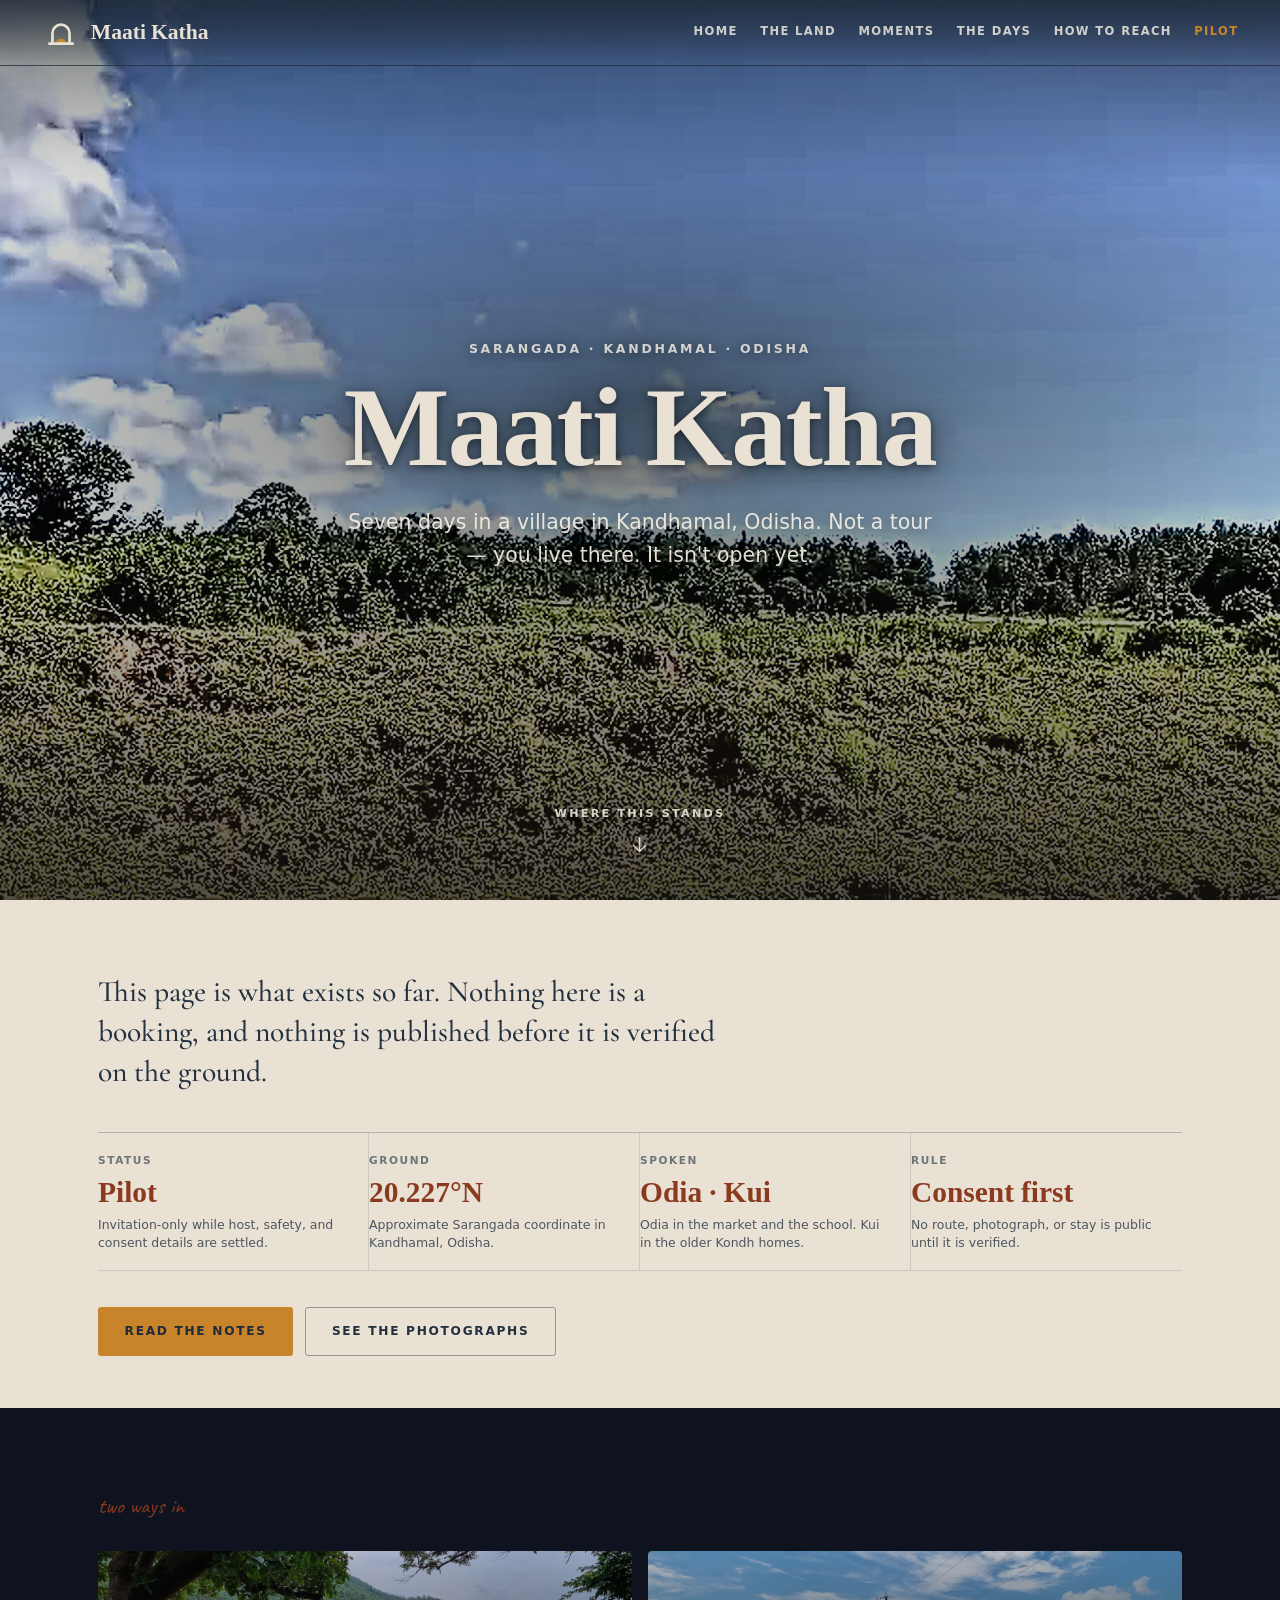
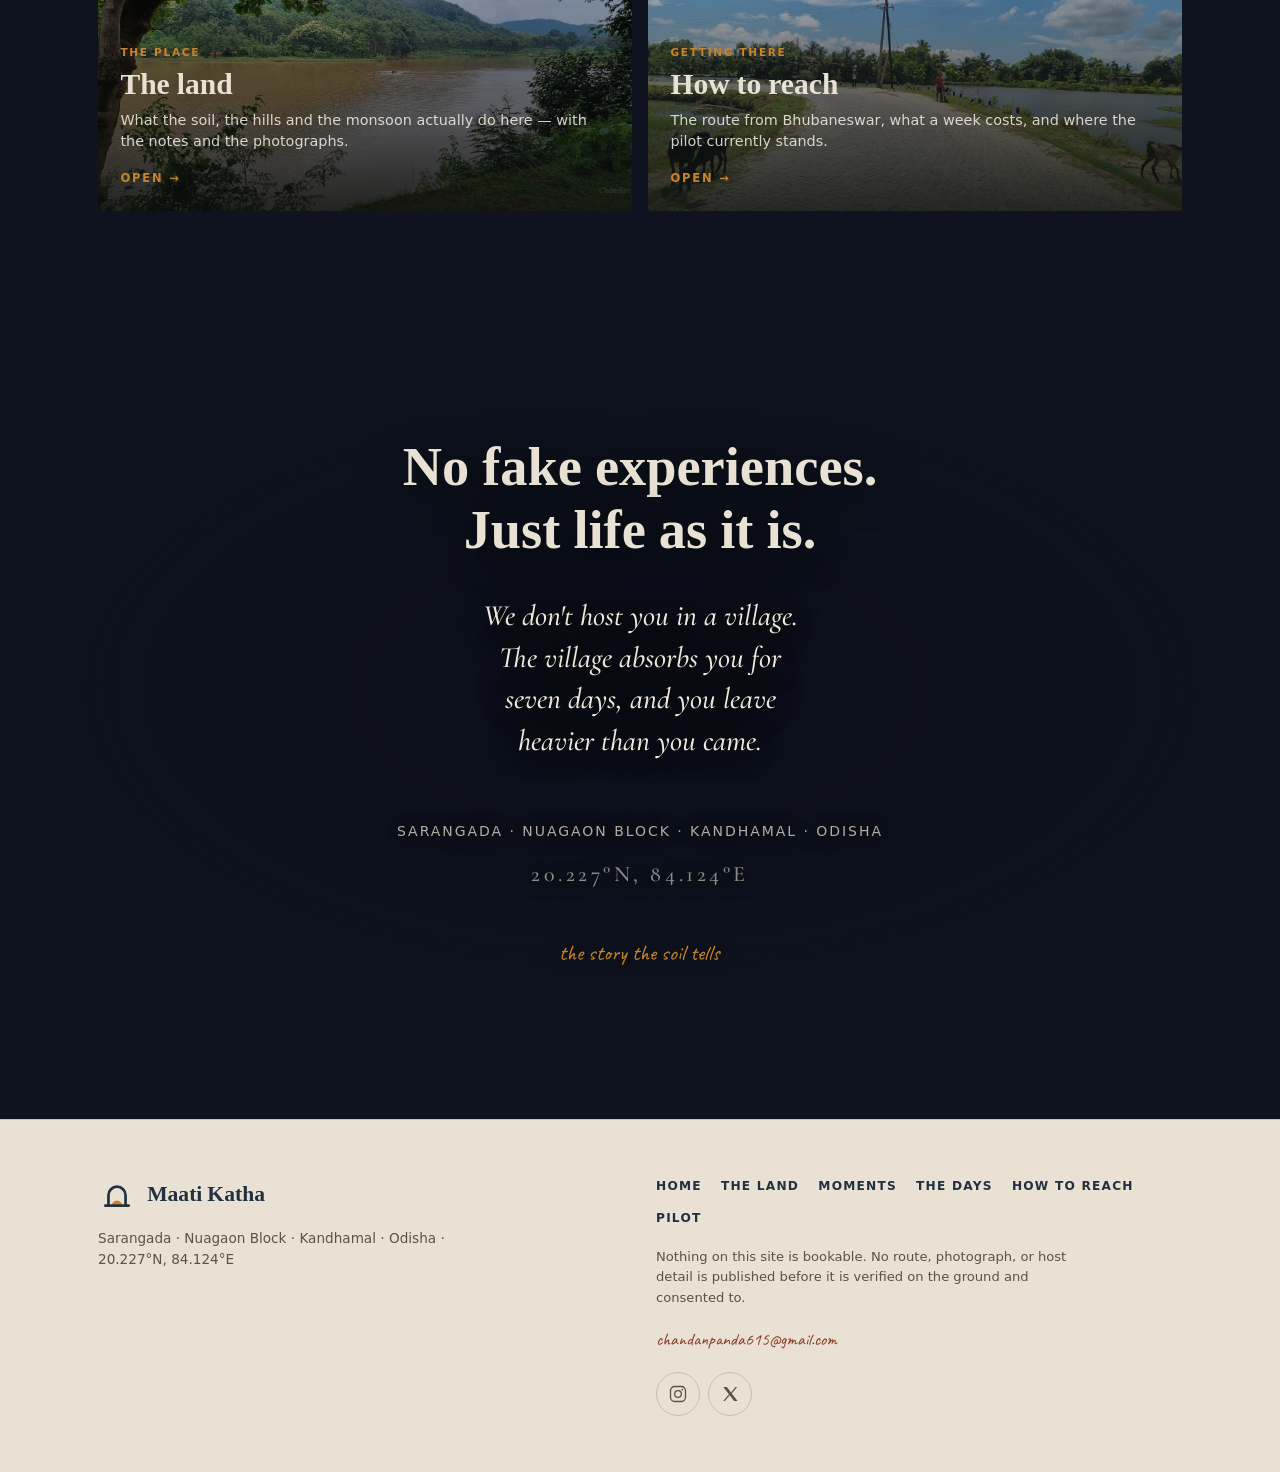
==== commit 3980f376: "feat: 13 new photographs, real social links, a crop column Photographs ----------- 36 originals from" ====
--- a/index.html
+++ b/index.html
@@ -148,27 +148,32 @@
       </nav>
       <p class="foot-disclaimer">Nothing on this site is bookable. No route, photograph, or host detail is published before it is verified on the ground and consented to.</p>
       <a class="foot-mail" href="mailto:chandanpanda615@gmail.com">chandanpanda615@gmail.com</a>
-      <!-- SOCIAL — replace the three href="#" values below with the real profile URLs.
-           Same block on every page; change it here and in the other four. -->
+      <!-- SOCIAL — same block on every page; change it here and in the other four.
+           YouTube is commented out below: there is no channel yet. Uncomment and drop
+           the URL in when there is one. -->
       <nav class="foot-social" aria-label="Social links">
-        <a href="#" aria-label="Maati Katha on Instagram" rel="me noopener">
+        <a href="https://www.instagram.com/maati.ra.katha/" aria-label="Maati Katha on Instagram"
+           target="_blank" rel="me noopener noreferrer">
           <svg viewBox="0 0 24 24" aria-hidden="true" focusable="false">
             <rect x="3" y="3" width="18" height="18" rx="5"/>
             <circle cx="12" cy="12" r="4"/>
             <circle cx="17.2" cy="6.8" r="1.1" class="dot"/>
           </svg>
         </a>
-        <a href="#" aria-label="Maati Katha on X" rel="me noopener">
+        <a href="https://x.com/maatirakatha" aria-label="Maati Katha on X"
+           target="_blank" rel="me noopener noreferrer">
           <svg viewBox="0 0 24 24" aria-hidden="true" focusable="false">
             <path d="M4 3.5h4.2l5 6.6 5.4-6.6h2l-6.5 7.9 7 9.1h-4.2l-5.3-7-5.7 7h-2l6.8-8.3z" class="solid"/>
           </svg>
         </a>
-        <a href="#" aria-label="Maati Katha on YouTube" rel="me noopener">
+        <!-- no channel yet — restore this and set href when there is one
+        <a href="" aria-label="Maati Katha on YouTube" target="_blank" rel="me noopener noreferrer">
           <svg viewBox="0 0 24 24" aria-hidden="true" focusable="false">
             <rect x="2.5" y="5.5" width="19" height="13" rx="4"/>
             <path d="M10.2 9.4v5.2l4.6-2.6z" class="solid"/>
           </svg>
         </a>
+        -->
       </nav>
     </div>
   </div>
--- a/assets/site.css
+++ b/assets/site.css
@@ -464,6 +464,17 @@
   margin-top: 2.6rem;
   text-shadow: 0 2px 20px rgba(0,0,0,0.85);
 }
+
+/* The photographer's name, under the caption. Quiet, but never absent when the
+   manifest carries one — other people in the village shoot for this now. */
+.photo-card figcaption .credit {
+  display: block;
+  margin-top: 0.2rem;
+  font-size: 0.72rem;
+  letter-spacing: 0.06em;
+  opacity: 0.6;
+}
+.photo-card figcaption .credit::before { content: "Photograph: "; }
 
 /* ==================== REVEAL ==================== */
 /* Gated on .js, set by a one-line inline script in <head>. Without that gate the
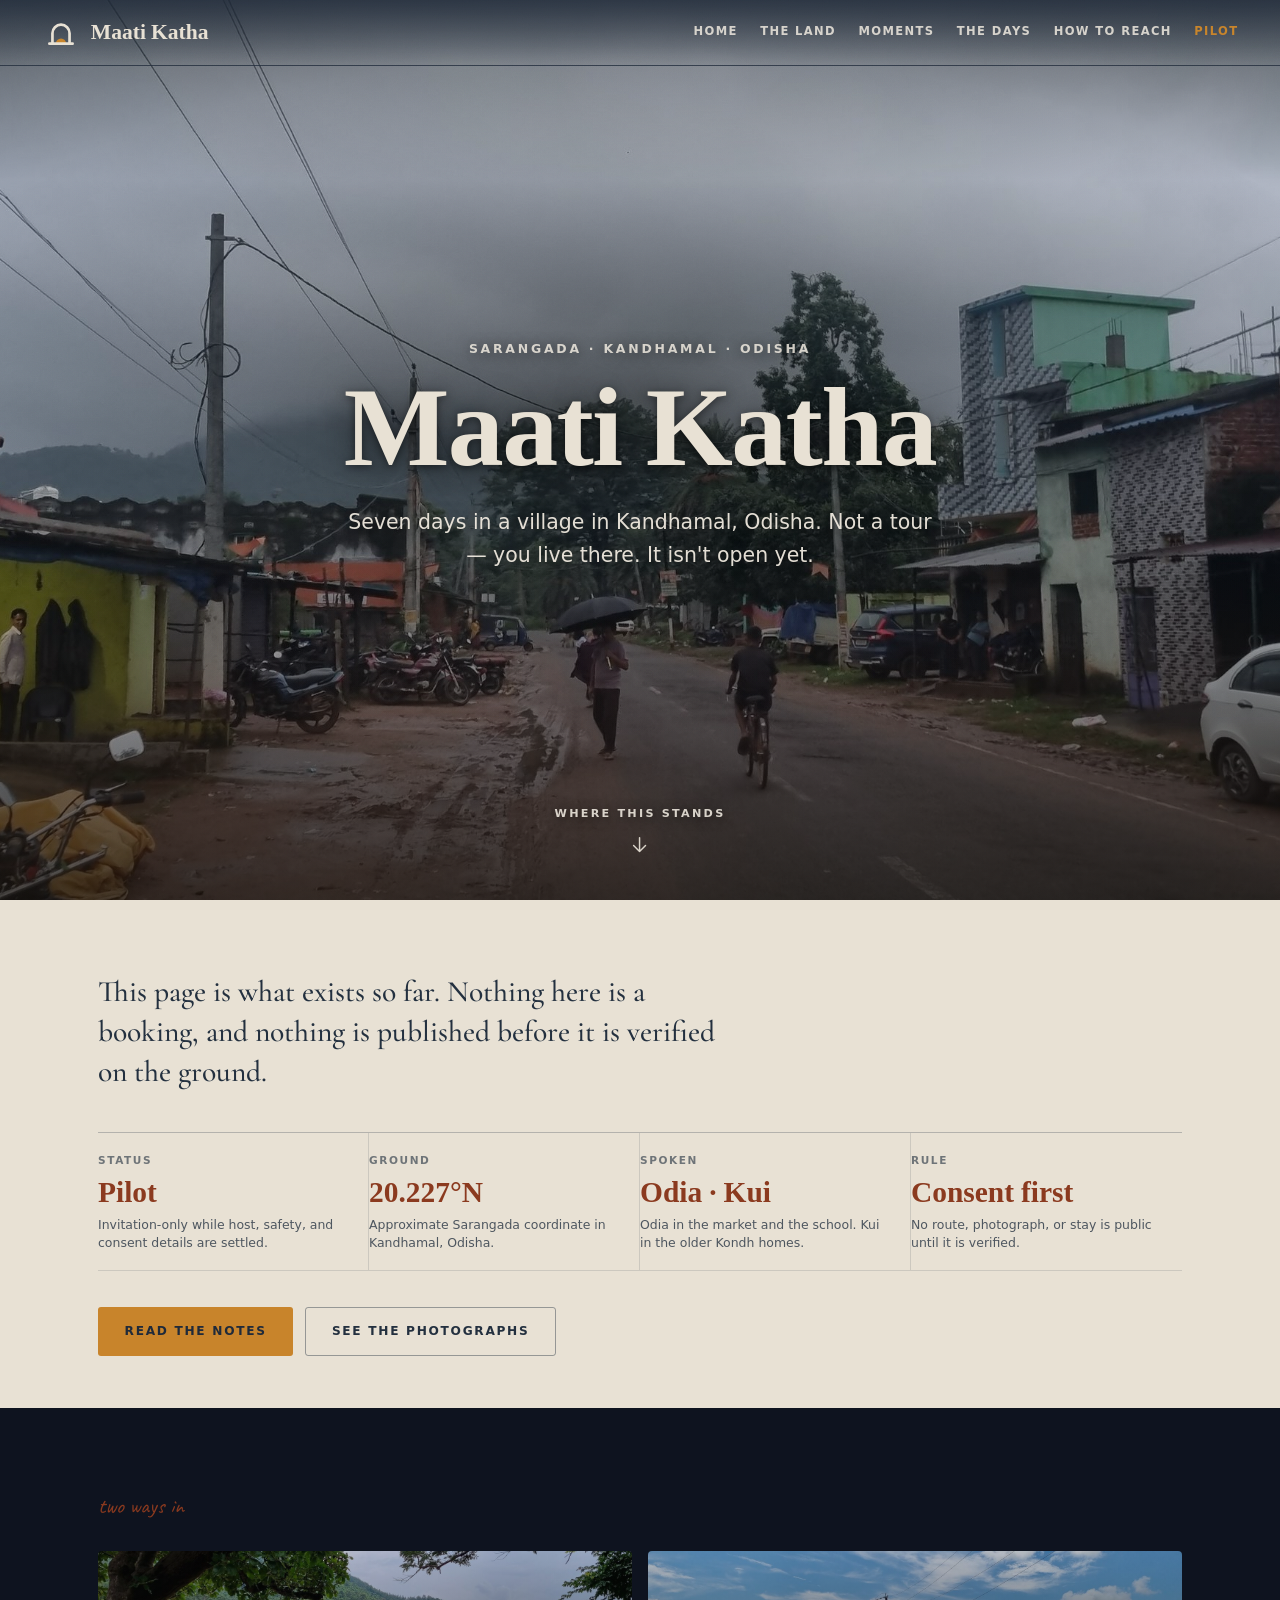
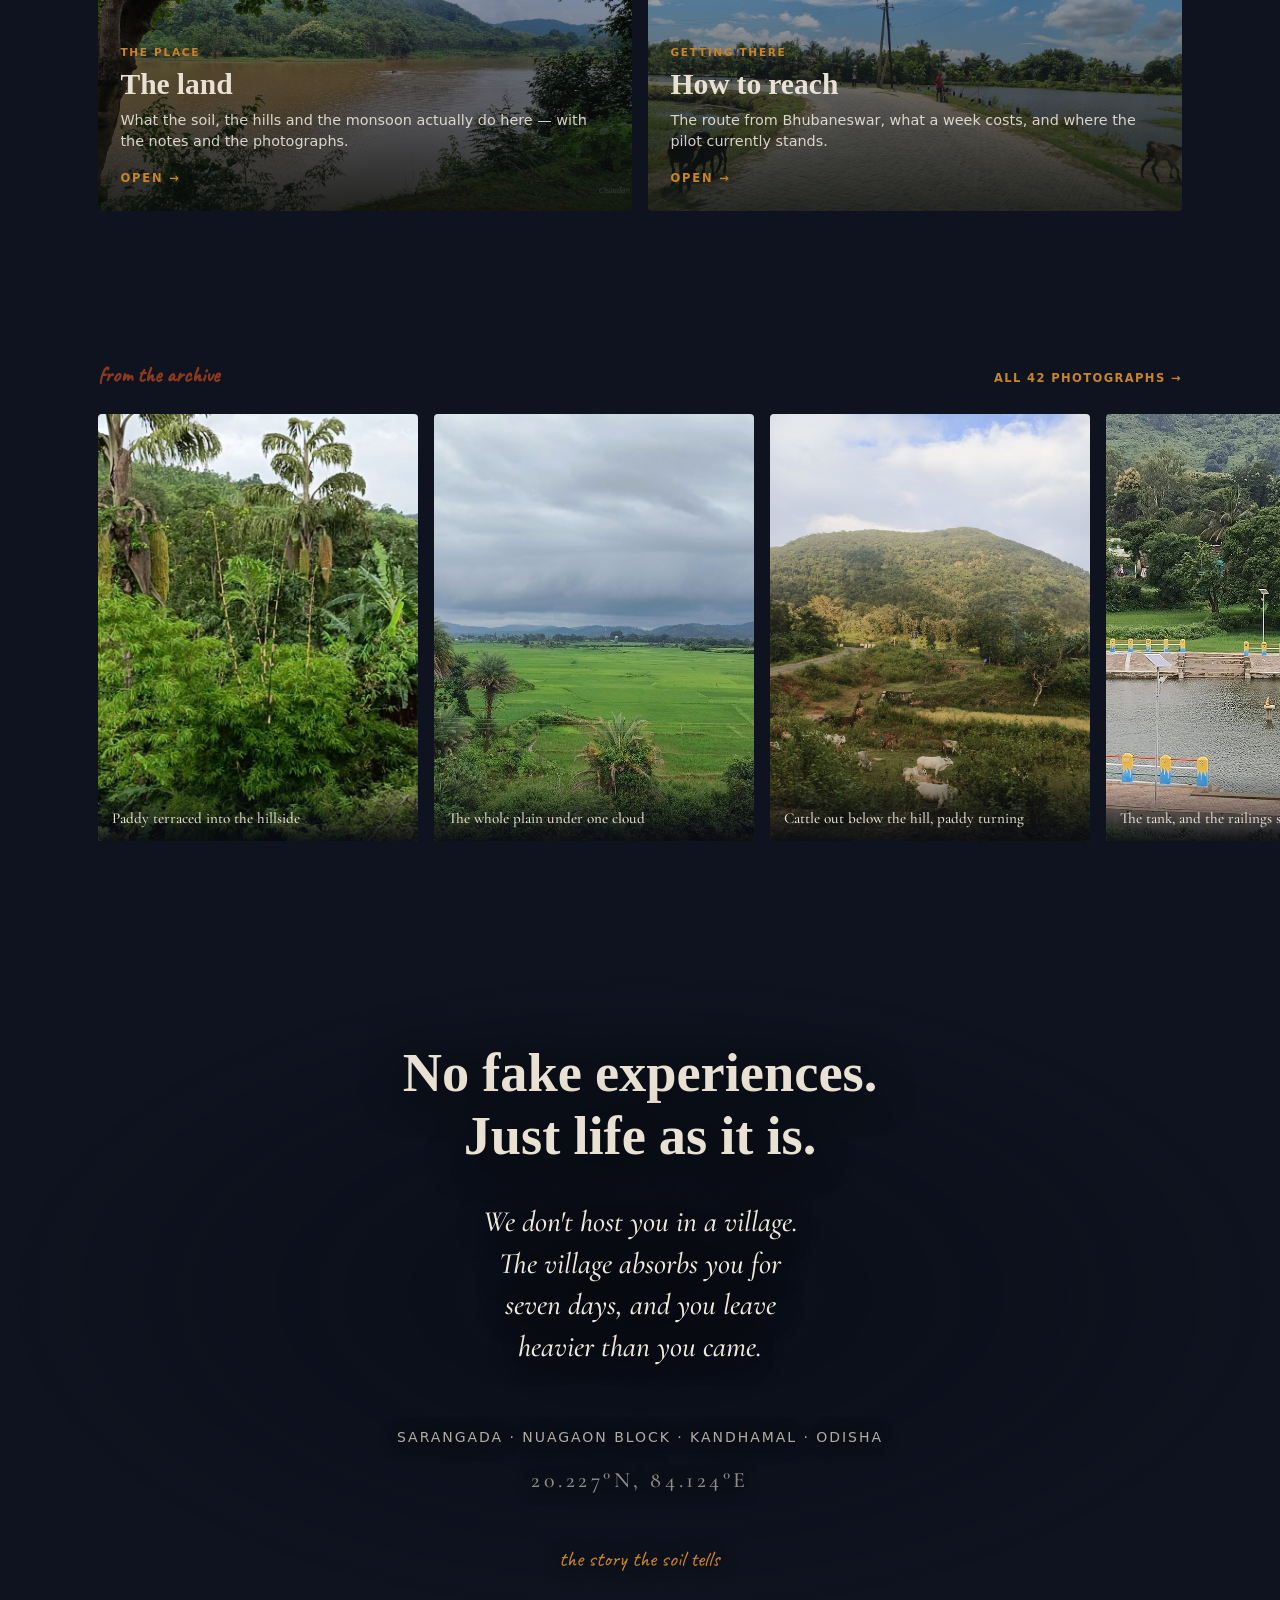
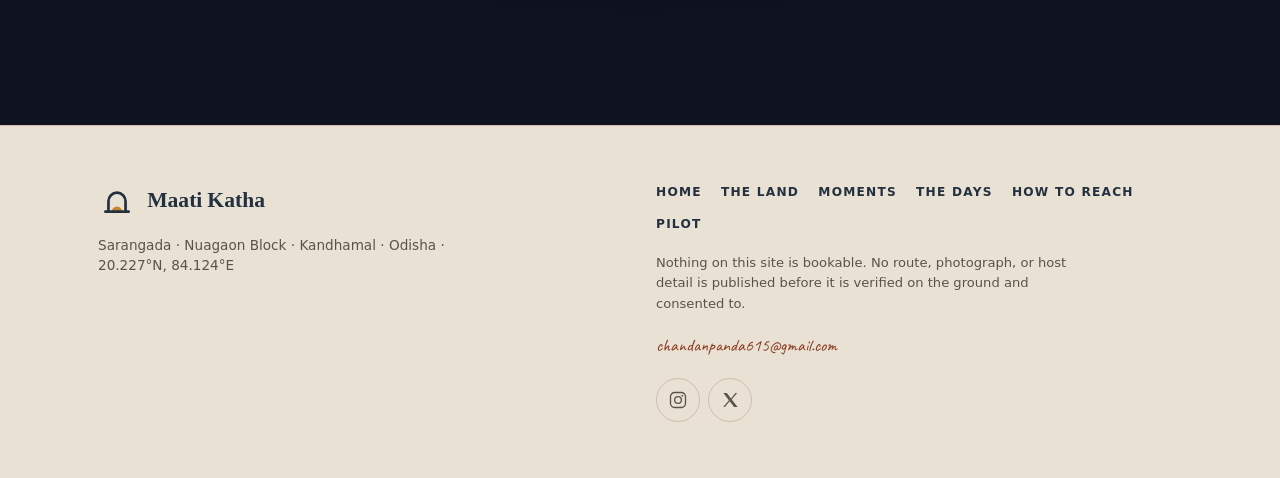
==== commit 3d8a4130: "feat: mobile menu, art-directed hero, filmstrip; drop the 3D ring Mobile navigation ----------------" ====
--- a/index.html
+++ b/index.html
@@ -34,7 +34,13 @@
     </svg>
     <span>Maati Katha</span>
   </a>
-  <div class="nav-links">
+  <!-- Shown only when JS is on (.js is set in <head>). Without JS the strip below
+       stays exactly as it was — a scrolling row — so the nav never depends on this. -->
+  <button class="nav-toggle" type="button" aria-expanded="false" aria-controls="nav-links"
+          aria-label="Open menu">
+    <span class="bars" aria-hidden="true"><i></i><i></i><i></i></span>
+  </button>
+  <div class="nav-links" id="nav-links">
     <a href="index.html" aria-current="page">Home</a>
     <a href="land.html">The land</a>
     <a href="photographs.html">Moments</a>
@@ -108,6 +114,58 @@
         <h3>How to reach</h3>
         <p>The route from Bhubaneswar, what a week costs, and where the pilot currently stands.</p>
         <span class="go">Open &rarr;</span>
+      </a>
+    </div>
+  </section>
+
+
+  <!-- FILMSTRIP — a door into the archive. Native scroll-snap: swipe, drag and
+       keyboard scrolling all come free from the browser, so there is no JS here. -->
+  <section class="strip" aria-labelledby="strip-h">
+    <div class="strip-head">
+      <h2 id="strip-h" class="eyebrow reveal">from the archive</h2>
+      <a class="strip-all reveal" href="photographs.html">All 42 photographs &rarr;</a>
+    </div>
+    <div class="strip-rail" tabindex="0" role="region" aria-label="Photographs, scroll sideways">
+      <a class="strip-shot" href="photographs.html#terraces">
+        <img src="assets/photos/terraces.jpg" alt="Paddy terraced into a hillside in Kandhamal, banana and palm above the bunds"
+             width="1600" height="900" loading="lazy" decoding="async">
+        <span>Paddy terraced into the hillside</span>
+      </a>
+      <a class="strip-shot" href="photographs.html#paddy-plain">
+        <img src="assets/photos/paddy-plain.jpg" alt="Green paddy stretching to low hills under a flat grey monsoon cloud, date palms and scrub in the foreground, a power line crossing the frame"
+             width="1600" height="846" loading="lazy" decoding="async">
+        <span>The whole plain under one cloud</span>
+      </a>
+      <a class="strip-shot" href="photographs.html#cattle-hill">
+        <img src="assets/photos/cattle-hill.jpg" alt="White and brown cattle grazing on rough ground below a forested hill, a strip of paddy turning yellow behind them, a metalled road curving away to the left"
+             width="1256" height="1600" loading="lazy" decoding="async">
+        <span>Cattle out below the hill, paddy turning</span>
+      </a>
+      <a class="strip-shot" href="photographs.html#tank-railing">
+        <img src="assets/photos/tank-railing.jpg" alt="A rectangular village tank with stepped concrete sides, the railings around it painted yellow and blue, green paddy and houses on the far bank with a hill behind"
+             width="1600" height="846" loading="lazy" decoding="async">
+        <span>The tank, and the railings someone painted</span>
+      </a>
+      <a class="strip-shot" href="photographs.html#bike-dusk">
+        <img src="assets/photos/bike-dusk.jpg" alt="A motorcycle standing alone on a red earth track along a ridge, a grey plastered house with a metal roof behind it, hills and a yellow evening sky"
+             width="1600" height="846" loading="lazy" decoding="async">
+        <span>The bike left on the ridge track at dusk</span>
+      </a>
+      <a class="strip-shot" href="photographs.html#market-hills">
+        <img src="assets/photos/market-hills.jpg" alt="The market road with hills rising behind the shopfronts"
+             width="1600" height="739" loading="lazy" decoding="async">
+        <span>Market road, hills behind</span>
+      </a>
+      <a class="strip-shot" href="photographs.html#thali">
+        <img src="assets/photos/thali.jpg" alt="Rice, dal and greens served in steel bowls"
+             width="901" height="1600" loading="lazy" decoding="async">
+        <span>Rice, dal and greens</span>
+      </a>
+      <a class="strip-shot" href="photographs.html#fire-night">
+        <img src="assets/photos/fire-night.jpg" alt="People standing around a fire after dark"
+             width="1600" height="1600" loading="lazy" decoding="async">
+        <span>The fire after dark</span>
       </a>
     </div>
   </section>
@@ -215,6 +273,43 @@
     bar.style.width = (pct * 100) + '%';
     if (nav) nav.classList.toggle('scrolled', window.scrollY > 60);
   }, { passive: true });
+
+  /* ---- Mobile menu ----
+     Six nav items need ~418px and a 390px phone gives the strip ~316px, so the
+     Pilot link sat off the edge. The button is invisible without .js, so this is
+     the only thing that can open the panel — there is no CSS-only state to
+     drift out of sync with aria-expanded. */
+  var toggle = document.querySelector('.nav-toggle');
+  var links = document.getElementById('nav-links');
+  if (toggle && links) {
+    var setMenu = function (open) {
+      toggle.setAttribute('aria-expanded', String(open));
+      toggle.setAttribute('aria-label', open ? 'Close menu' : 'Open menu');
+      links.classList.toggle('open', open);
+    };
+    toggle.addEventListener('click', function () {
+      setMenu(toggle.getAttribute('aria-expanded') !== 'true');
+    });
+    // A same-page anchor does not reload, so without this the panel stays open
+    // over the section it just jumped to.
+    links.addEventListener('click', function (e) {
+      if (e.target.closest('a')) setMenu(false);
+    });
+    document.addEventListener('keydown', function (e) {
+      if (e.key === 'Escape' && toggle.getAttribute('aria-expanded') === 'true') {
+        setMenu(false);
+        toggle.focus();
+      }
+    });
+    document.addEventListener('click', function (e) {
+      if (nav && !nav.contains(e.target)) setMenu(false);
+    });
+    // Rotating to landscape crosses the breakpoint; the panel would otherwise be
+    // left open as a stray block under a nav that is no longer collapsed.
+    addEventListener('resize', function () {
+      if (innerWidth > 768) setMenu(false);
+    }, { passive: true });
+  }
 })();
 </script>
 
--- a/assets/site.css
+++ b/assets/site.css
@@ -149,6 +149,18 @@
 .hero.has-photo {
   background: url("hero.jpg") center 55% / cover no-repeat;
 }
+/* Art direction, not just a smaller file. The landscape frame is 1.96:1, so a
+   390px phone shows 29% of its width — and because the photograph is more than
+   half sky, that slice is mostly flat grey. The road, the cyclist and the mist on
+   the hills never appear. hero-portrait.jpg is a tall crop of the same frame
+   through the part that matters. background-position cannot do this: at phone
+   width the full height already fits, so there is no vertical crop to move. */
+@media (max-aspect-ratio: 1/1) and (max-width: 820px) {
+  .hero.has-photo {
+    background-image: url("hero-portrait.jpg");
+    background-position: center center;
+  }
+}
 /* Scrim. Darkens top and bottom for the nav and the scroll cue, and pulls a soft
    pool of shadow through the middle so the centred wordmark stays legible. */
 .hero::after {
@@ -571,6 +583,82 @@
 }
 .nav-links a:hover { color: var(--turmeric); border-color: var(--turmeric); }
 .nav-links a.nav-cta { color: var(--turmeric); }
+
+/* --- Mobile menu -----------------------------------------------------------
+   Six links need about 418px; a 390px phone gives the strip roughly 316px, so
+   the Pilot CTA sat off the edge. The button below replaces the scrolling strip
+   with a panel — but only when JS is available to work the aria state. With JS
+   off it never appears and the strip stays as it was. */
+.nav-toggle { display: none; }
+
+@media (max-width: 768px) {
+  .js .nav-toggle {
+    display: grid;
+    place-items: center;
+    width: 44px;                 /* 44px is the minimum comfortable touch target */
+    height: 44px;
+    margin: -6px -6px -6px 0;
+    padding: 0;
+    background: none;
+    border: 0;
+    color: inherit;
+    cursor: pointer;
+  }
+  .nav-toggle .bars { display: block; width: 22px; }
+  .nav-toggle .bars i {
+    display: block;
+    height: 2px;
+    background: currentColor;
+    border-radius: 2px;
+    transition: transform .25s ease, opacity .2s ease;
+  }
+  .nav-toggle .bars i + i { margin-top: 5px; }
+
+  /* Three lines fold into a cross. Purely cosmetic, so it goes when the visitor
+     asked for less motion — the transition, not the state. */
+  .nav-toggle[aria-expanded="true"] .bars i:nth-child(1) { transform: translateY(7px) rotate(45deg); }
+  .nav-toggle[aria-expanded="true"] .bars i:nth-child(2) { opacity: 0; }
+  .nav-toggle[aria-expanded="true"] .bars i:nth-child(3) { transform: translateY(-7px) rotate(-45deg); }
+
+  .js .nav-links {
+    position: absolute;
+    top: 100%;
+    right: 0;
+    left: 0;
+    display: grid;
+    gap: 0;
+    padding: 0.4rem 0 0.6rem;
+    background: rgba(20, 28, 40, 0.97);
+    backdrop-filter: blur(14px) saturate(1.1);
+    -webkit-backdrop-filter: blur(14px) saturate(1.1);
+    border-bottom: 1px solid rgba(200, 132, 43, 0.22);
+    /* No mask and no horizontal scroll here — every link has its own row now. */
+    mask-image: none;
+    padding-right: 0;
+    overflow: visible;
+    /* Collapsed by default. visibility keeps it out of the tab order while shut. */
+    visibility: hidden;
+    opacity: 0;
+    transform: translateY(-6px);
+    transition: opacity .22s ease, transform .22s ease, visibility .22s;
+  }
+  .js .nav-links.open { visibility: visible; opacity: 1; transform: none; }
+
+  .js .nav-links a {
+    font-size: 0.8rem;
+    letter-spacing: 0.1em;
+    padding: 0.85rem clamp(1.2rem, 5vw, 2rem);
+    border-bottom: 0;
+  }
+  .js .nav-links a:hover,
+  .js .nav-links a[aria-current="page"] { background: rgba(200, 132, 43, 0.1); }
+  .js .nav-links a.nav-cta { color: var(--turmeric); }
+
+  @media (prefers-reduced-motion: reduce) {
+    .nav-toggle .bars i,
+    .js .nav-links { transition: none; }
+  }
+}
 
 @media (max-width: 768px) {
   :root {
@@ -1417,3 +1505,101 @@
 .head-road { background-image: url('road.jpg'); }
 .card-land { background-image: linear-gradient(to top, rgba(10,14,12,.86), rgba(10,14,12,.22)), url('land.jpg'); }
 .card-road { background-image: linear-gradient(to top, rgba(10,14,12,.86), rgba(10,14,12,.22)), url('road.jpg'); }
+
+/* --- Filmstrip -------------------------------------------------------------
+   A door into photographs.html. Scroll-snap is native: swipe, trackpad, drag and
+   arrow keys all work without a line of JavaScript, which is why this replaced
+   the 3D ring demo. The ring spun on its own and fought the rest of the site. */
+.strip {
+  position: relative;
+  z-index: 1;
+  padding: clamp(2.5rem, 7vw, 4.5rem) 0 clamp(2rem, 5vw, 3rem);
+}
+/* There is no .inner utility in this stylesheet — every section pads itself. */
+.strip-head {
+  display: flex;
+  align-items: baseline;
+  justify-content: space-between;
+  gap: 1rem;
+  max-width: 1180px;
+  margin: 0 auto clamp(1rem, 3vw, 1.6rem);
+  padding-inline: var(--content-pad);
+}
+.strip-head h2 { margin: 0; }
+.strip-all {
+  font-size: 0.72rem;
+  font-weight: 600;
+  letter-spacing: .12em;
+  text-transform: uppercase;
+  color: var(--turmeric);
+  text-decoration: none;
+  white-space: nowrap;
+}
+.strip-all:hover { text-decoration: underline; }
+
+.strip-rail {
+  display: flex;
+  gap: clamp(0.6rem, 2vw, 1rem);
+  overflow-x: auto;
+  scroll-snap-type: x mandatory;
+  /* The rail runs full-bleed, but its first card has to line up with the heading
+     above it — so the inline padding matches whatever gutter centres a 1180px
+     container at this width. */
+  /* The heading above carries BOTH the centring margin and the content padding,
+     so the rail has to add them together to line up with it. */
+  --rail-gutter: calc(max(0px, (100vw - 1180px) / 2) + var(--content-pad));
+  padding: 0 var(--rail-gutter) 0.5rem;
+  /* Without this the rail scrolls itself on load. scroll-snap-align: start aligns
+     a card to the scrollport's edge, which sits INSIDE the padding — so the
+     browser snaps the padding away and the first photo ends up flush against the
+     screen edge. scroll-padding moves the snap line to where the padding ends. */
+  scroll-padding-inline-start: var(--rail-gutter);
+  scrollbar-width: thin;
+  -webkit-overflow-scrolling: touch;
+  scroll-behavior: smooth;
+}
+.strip-rail::-webkit-scrollbar { height: 6px; }
+.strip-rail::-webkit-scrollbar-thumb {
+  background: color-mix(in srgb, var(--turmeric) 45%, transparent);
+  border-radius: 3px;
+}
+
+.strip-shot {
+  position: relative;
+  flex: 0 0 auto;
+  width: clamp(210px, 42vw, 320px);
+  aspect-ratio: 3 / 4;
+  scroll-snap-align: start;
+  overflow: hidden;
+  border-radius: 4px;
+  background: rgba(0,0,0,.25);
+  text-decoration: none;
+}
+.strip-shot img {
+  position: absolute;
+  inset: 0;
+  width: 100%;
+  height: 100%;
+  object-fit: cover;
+  /* The card is one link, so the caption must not eat the pointer or the photo
+     will not respond where the text sits. */
+  transition: transform .5s cubic-bezier(.2,.6,.2,1);
+}
+.strip-shot:hover img,
+.strip-shot:focus-visible img { transform: scale(1.04); }
+.strip-shot span {
+  position: absolute;
+  inset: auto 0 0 0;
+  padding: 2.2rem 0.85rem 0.8rem;
+  font-family: var(--font-display);
+  font-size: 0.95rem;
+  line-height: 1.25;
+  color: var(--ash);
+  background: linear-gradient(to top, rgba(8,10,18,.9), transparent);
+  pointer-events: none;
+}
+@media (prefers-reduced-motion: reduce) {
+  .strip-rail { scroll-behavior: auto; }
+  .strip-shot img { transition: none; }
+  .strip-shot:hover img, .strip-shot:focus-visible img { transform: none; }
+}
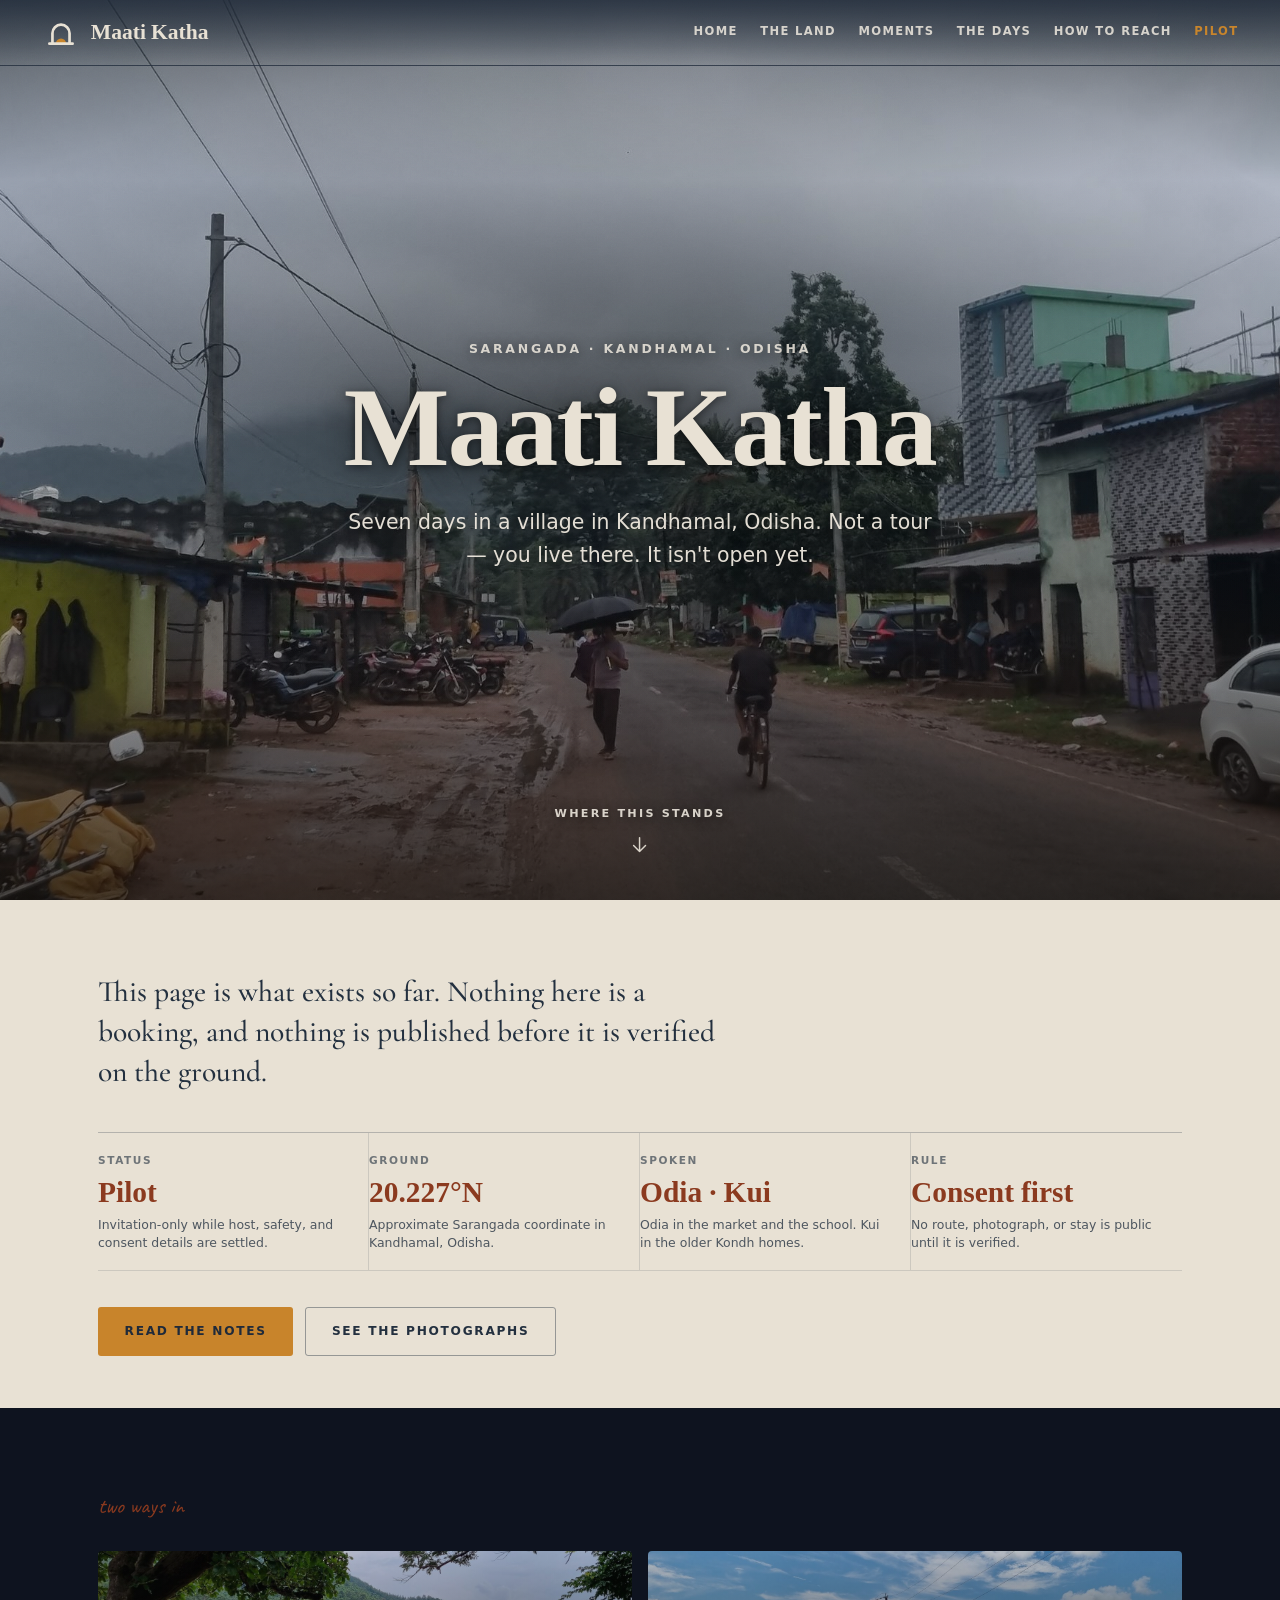
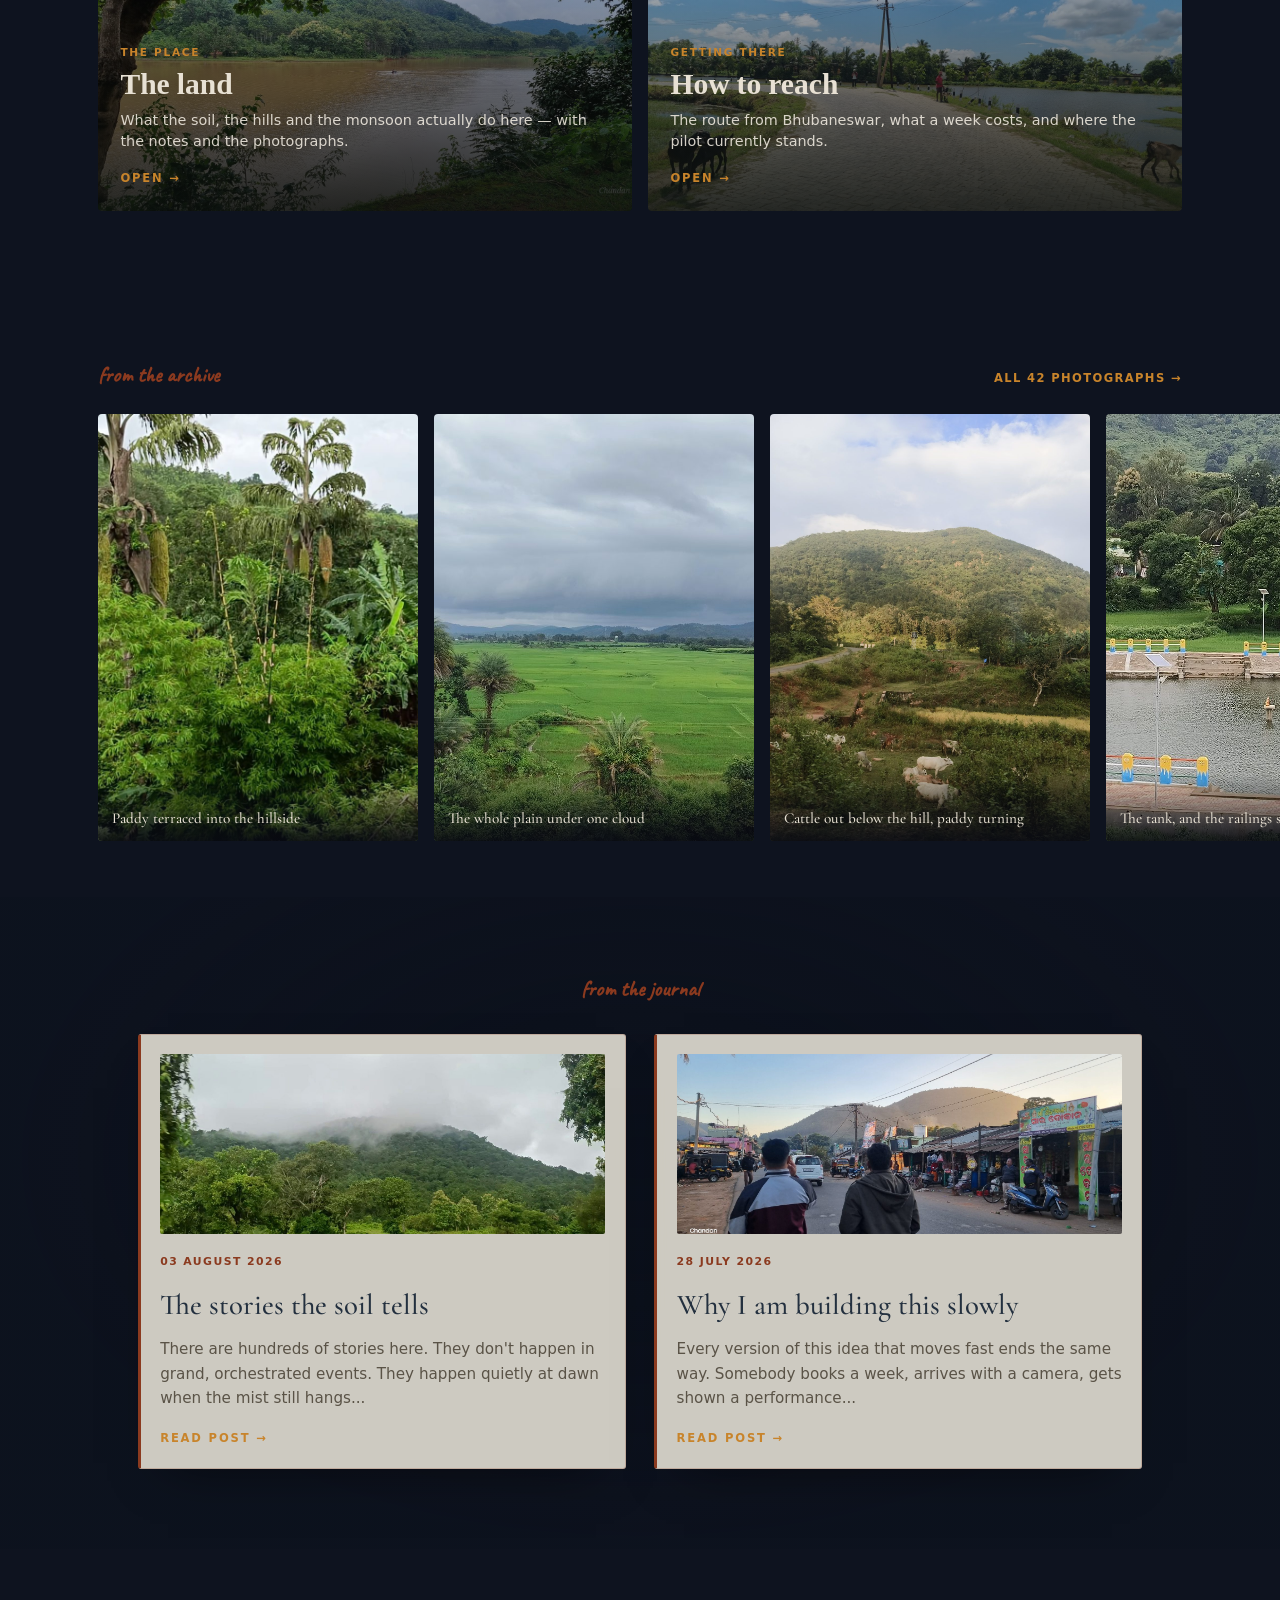
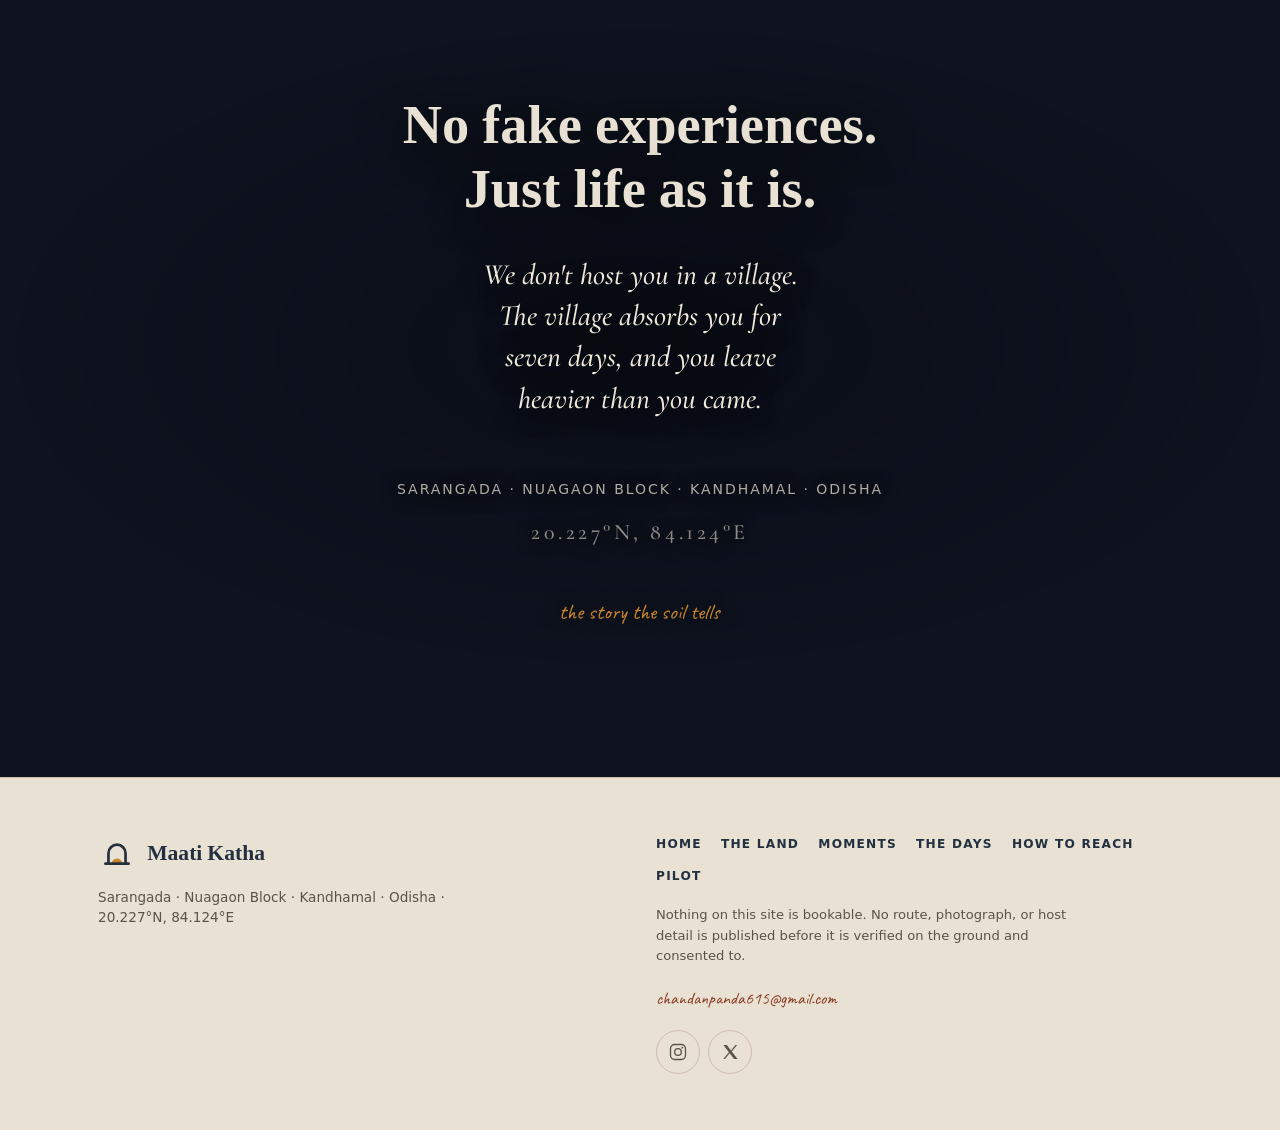
==== commit 751b982f: "Update blog layout and stories" ====
--- a/index.html
+++ b/index.html
@@ -170,6 +170,34 @@
     </div>
   </section>
 
+  <!-- WRITING / JOURNAL -->
+  <section class="guide" id="writing" style="padding: clamp(3rem, 8vw, 5rem) 0;">
+    <div class="guide-inner" style="max-width: 1100px; padding-top: 0; padding-bottom: 0;">
+      <h2 class="eyebrow reveal" style="text-align: center; margin-bottom: 2rem;">from the journal</h2>
+      <div class="guide-grid" style="grid-template-columns: repeat(auto-fit, minmax(300px, 1fr));">
+        
+        <!-- Story 1 -->
+        <a href="posts/second-post.html" class="guide-item reveal" style="--d:.06s; text-decoration: none; display: flex; flex-direction: column; transition: transform .3s ease, border-color .3s ease; padding: 1.2rem;">
+          <img src="assets/photos/mist-hills.jpg" alt="Mist on hills" style="width: 100%; height: 180px; object-fit: cover; border-radius: 2px; margin-bottom: 1.2rem;">
+          <span style="display:block; font-size: 0.68rem; font-weight: 700; letter-spacing: 0.13em; text-transform: uppercase; color: var(--accent); margin-bottom: 0.5rem;">03 August 2026</span>
+          <h3 style="font-family: var(--font-display); font-size: 1.8rem; color: var(--text-paper); margin-bottom: 0.5rem; letter-spacing: 0;">The stories the soil tells</h3>
+          <p style="color: var(--text-muted); font-size: 0.95rem; line-height: 1.6; max-width: 100%; flex-grow: 1;">There are hundreds of stories here. They don't happen in grand, orchestrated events. They happen quietly at dawn when the mist still hangs...</p>
+          <span style="display:inline-block; margin-top:1.2rem; font-size:0.72rem; font-weight:700; letter-spacing:0.16em; text-transform:uppercase; color:var(--turmeric);">Read post &rarr;</span>
+        </a>
+
+        <!-- Story 2 -->
+        <a href="posts/first-post.html" class="guide-item reveal" style="--d:.12s; text-decoration: none; display: flex; flex-direction: column; transition: transform .3s ease, border-color .3s ease; padding: 1.2rem;">
+          <img src="assets/photos/market-hills.jpg" alt="Market and hills" style="width: 100%; height: 180px; object-fit: cover; border-radius: 2px; margin-bottom: 1.2rem;">
+          <span style="display:block; font-size: 0.68rem; font-weight: 700; letter-spacing: 0.13em; text-transform: uppercase; color: var(--accent); margin-bottom: 0.5rem;">28 July 2026</span>
+          <h3 style="font-family: var(--font-display); font-size: 1.8rem; color: var(--text-paper); margin-bottom: 0.5rem; letter-spacing: 0;">Why I am building this slowly</h3>
+          <p style="color: var(--text-muted); font-size: 0.95rem; line-height: 1.6; max-width: 100%; flex-grow: 1;">Every version of this idea that moves fast ends the same way. Somebody books a week, arrives with a camera, gets shown a performance...</p>
+          <span style="display:inline-block; margin-top:1.2rem; font-size:0.72rem; font-weight:700; letter-spacing:0.16em; text-transform:uppercase; color:var(--turmeric);">Read post &rarr;</span>
+        </a>
+
+      </div>
+    </div>
+  </section>
+
   <!-- MANIFESTO -->
   <section class="manifesto">
     <p class="manifesto-line reveal">No fake experiences.<br>Just life as it is.</p>
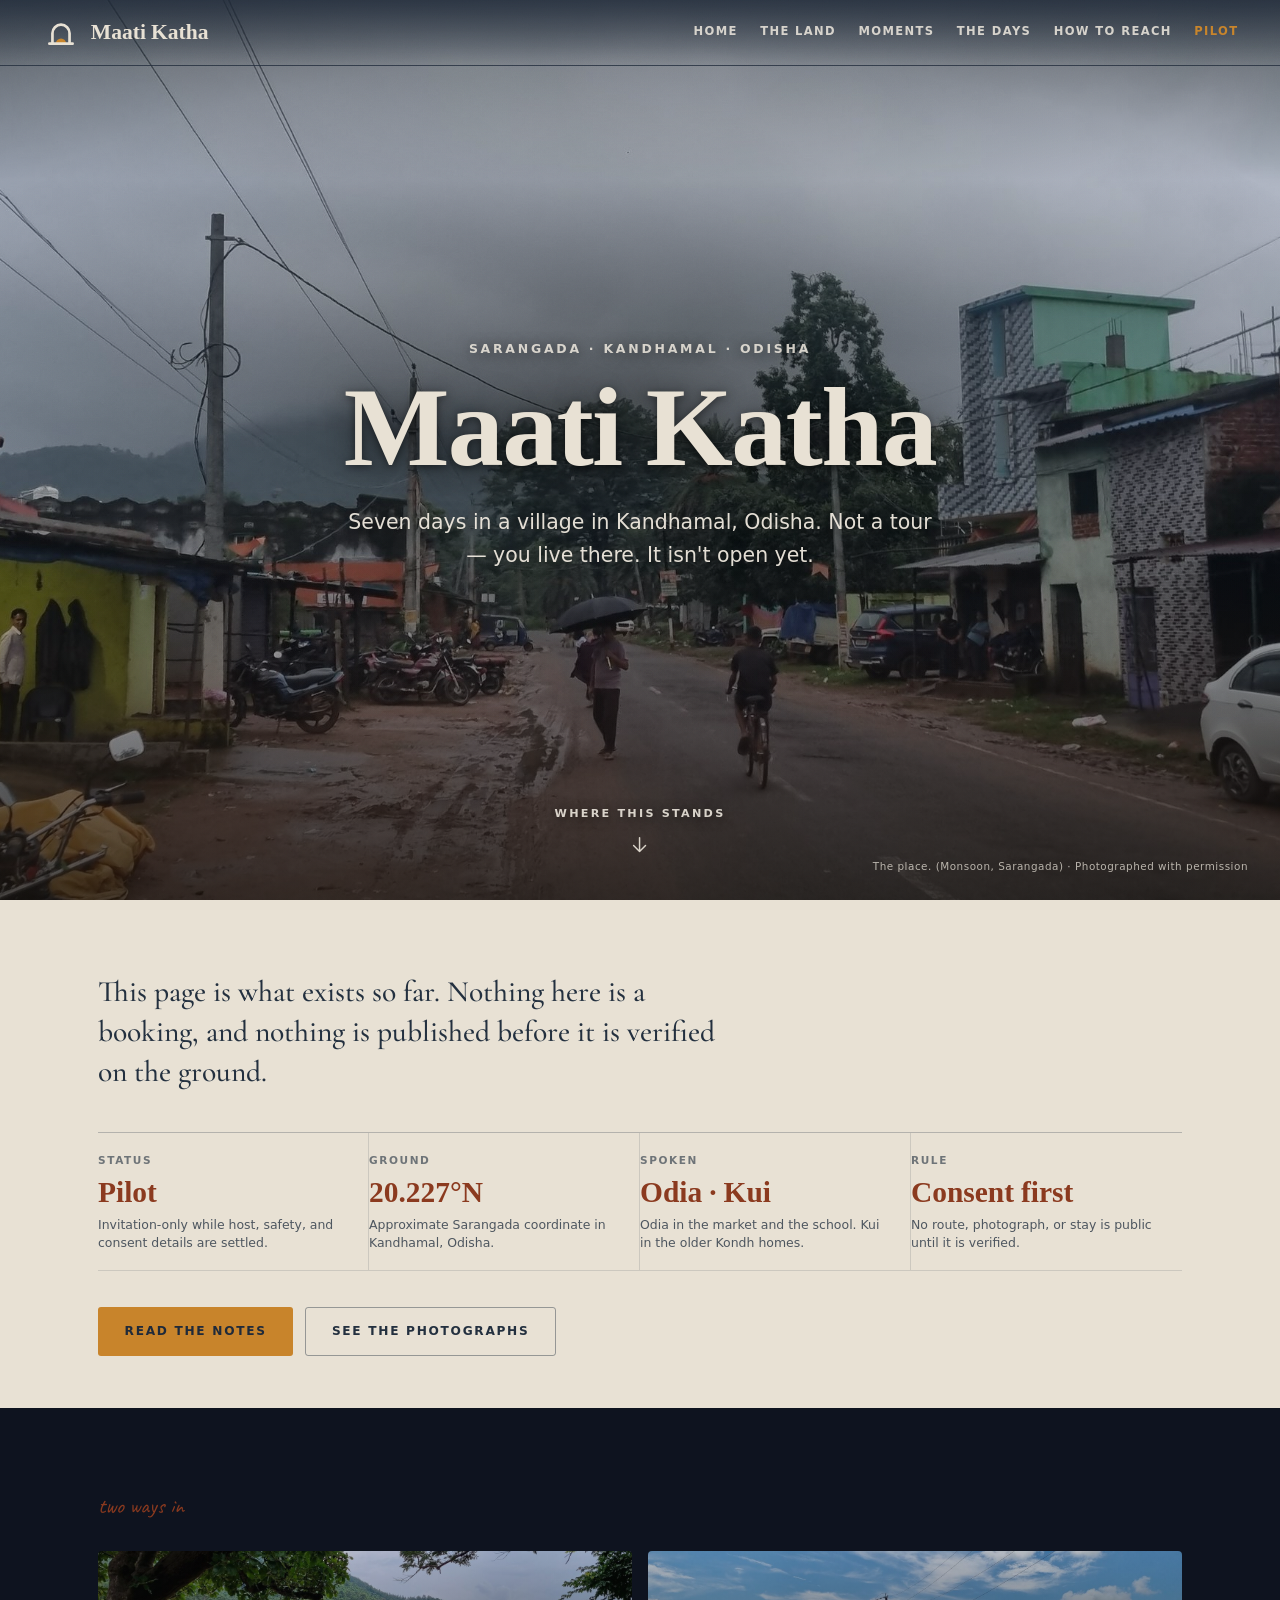
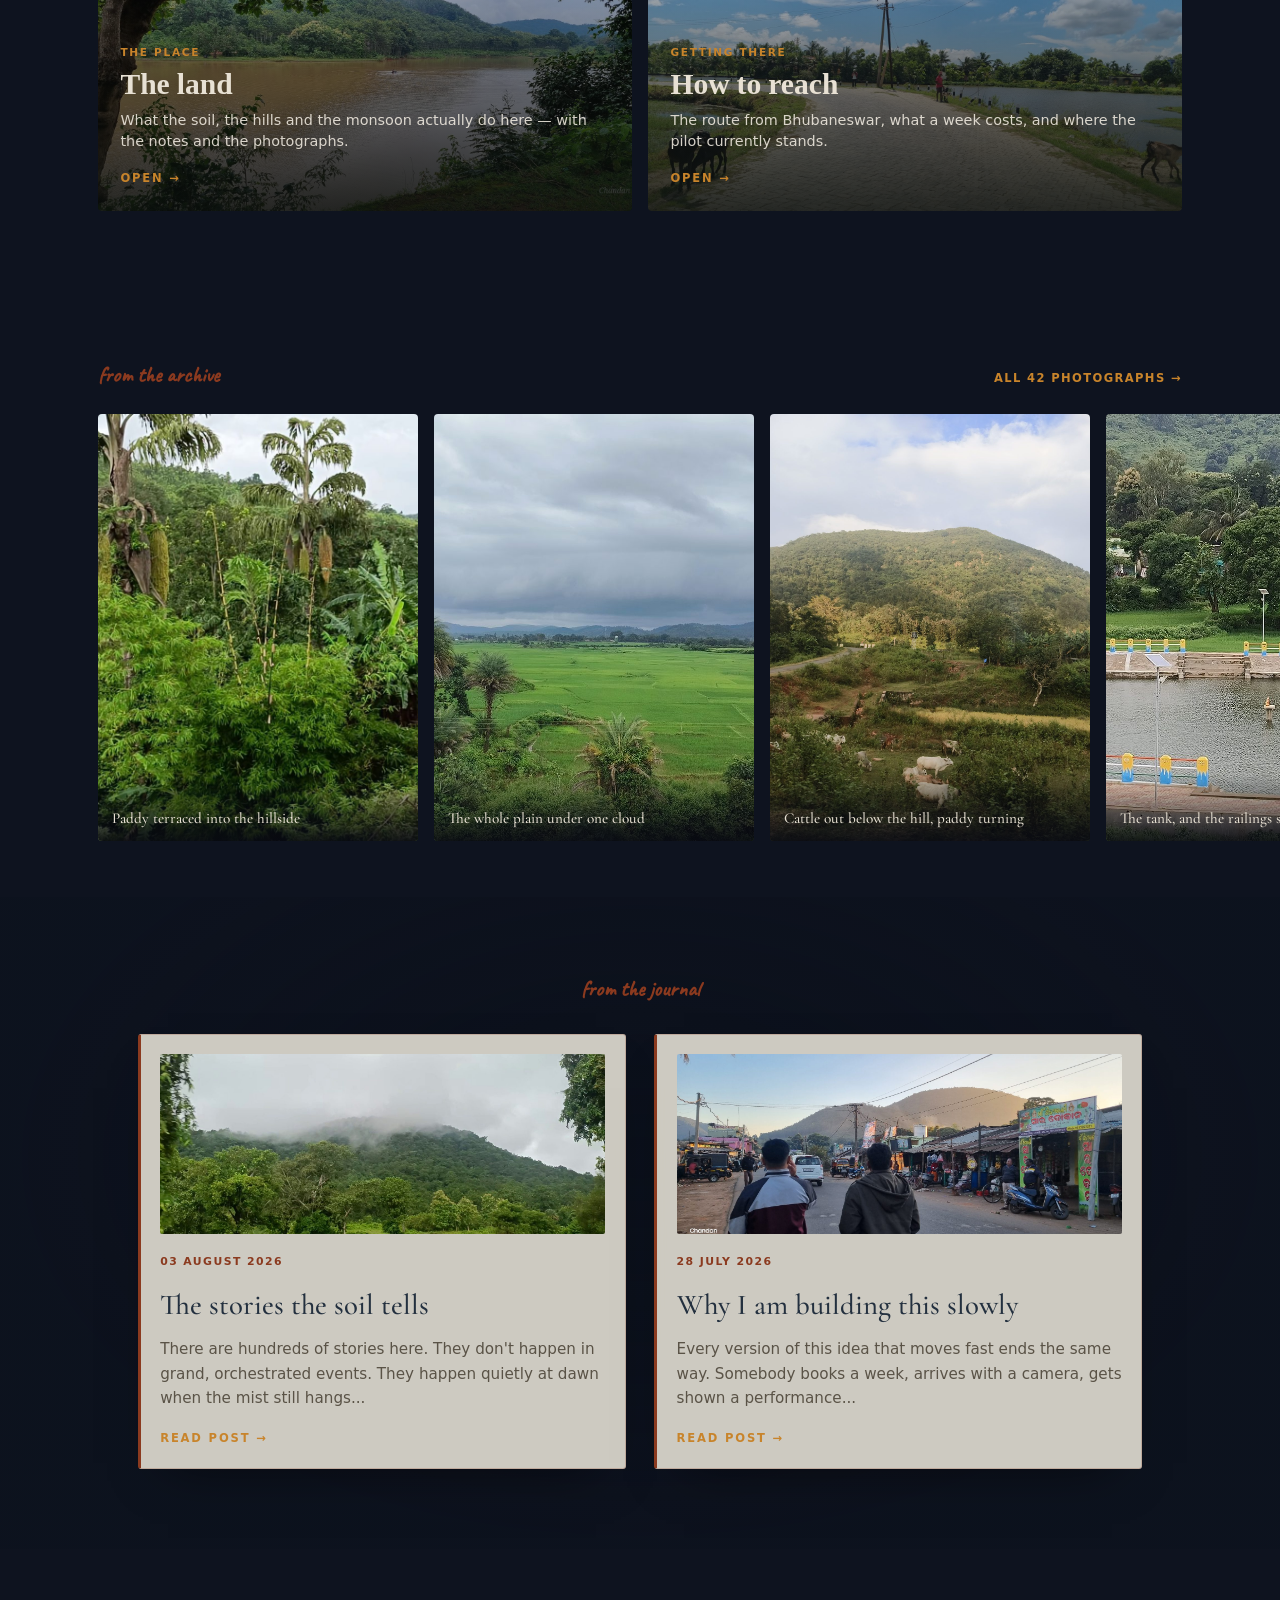
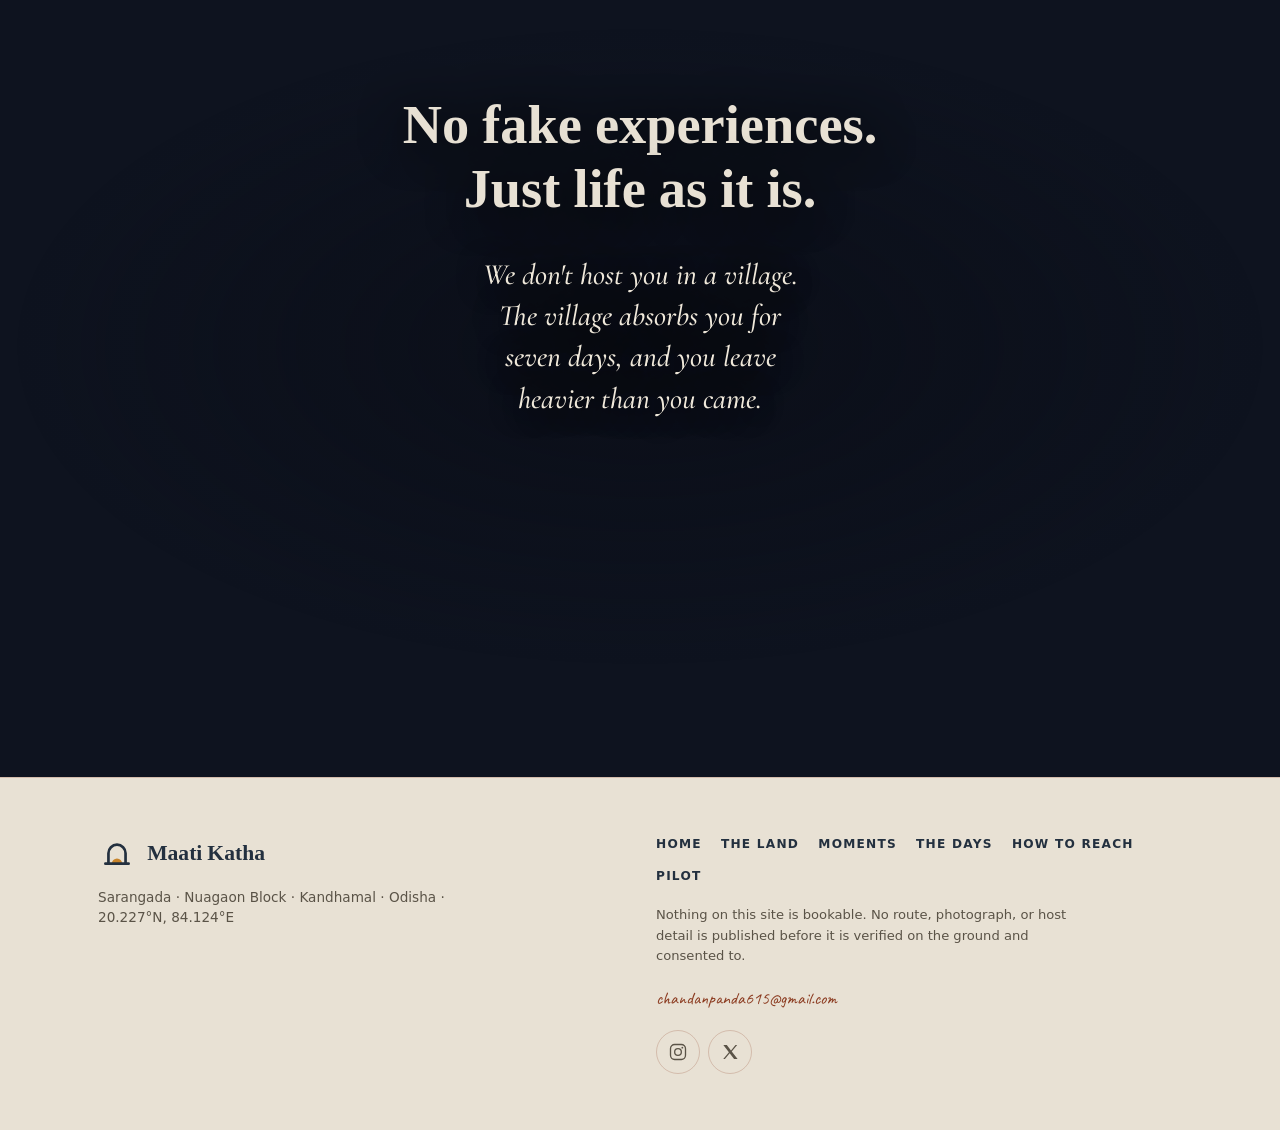
==== commit 5a9e2823: "Address QA feedback: CSS, Wording, Safeguarding, Hero captions" ====
--- a/index.html
+++ b/index.html
@@ -13,12 +13,12 @@
 <meta property="og:type" content="website">
 <meta property="og:title" content="Maati Katha — The Weight of Belonging">
 <meta property="og:description" content="A seven-day life-exchange in Sarangada, Kandhamal, Odisha. No fake experiences. Just life as it is.">
-<meta property="og:url" content="https://chandanpanda615-lab.github.io/life-with-love/">
-<meta property="og:image" content="https://raw.githubusercontent.com/chandanpanda615-lab/life-with-love/main/assets/hero.jpg">
+<meta property="og:url" content="https://www.maatirakatha.com/">
+<meta property="og:image" content="https://www.maatirakatha.com/assets/hero.jpg">
 <meta name="twitter:card" content="summary_large_image">
 <meta name="twitter:title" content="Maati Katha — The Weight of Belonging">
 <meta name="twitter:description" content="A seven-day life-exchange in Sarangada, Kandhamal, Odisha. No fake experiences. Just life as it is.">
-<meta name="twitter:image" content="https://raw.githubusercontent.com/chandanpanda615-lab/life-with-love/main/assets/hero.jpg">
+<meta name="twitter:image" content="https://www.maatirakatha.com/assets/hero.jpg">
 <script>document.documentElement.className+=' js'</script>
 <link rel="stylesheet" href="assets/site.css">
 <body class="bg-hero">
@@ -57,6 +57,10 @@
       <p class="hero-kicker">Sarangada &middot; Kandhamal &middot; Odisha</p>
       <h1 class="wordmark">Maati Katha</h1>
       <p class="hero-lede">Seven days in a village in Kandhamal, Odisha. Not a tour — you live there. It isn't open yet.</p>
+    </div>
+    <div class="hero-caption">
+      <span class="cap-desktop">The place. (Monsoon, Sarangada) &middot; Photographed with permission</span>
+      <span class="cap-mobile">The people. (Sarangada) &middot; Photographed with permission</span>
     </div>
     <a class="scroll-cue" href="#status">
       <span>Where this stands</span>
--- a/assets/site.css
+++ b/assets/site.css
@@ -189,6 +189,18 @@
   align-items: center;
   text-align: center;
 }
+
+.hero-caption {
+  position: absolute;
+  bottom: 1.5rem;
+  right: 2rem;
+  font-size: 0.65rem;
+  letter-spacing: 0.05em;
+  color: rgba(245, 239, 228, 0.7);
+  z-index: 2;
+  font-family: var(--font-body);
+}
+.cap-mobile { display: none; }
 
 .hero-kicker {
   font-family: var(--font-body);
@@ -671,7 +683,11 @@
     max-width: 100vw;
     overflow-x: clip;
   }
-  .wordmark { font-size: clamp(2.6rem, 12vw, 4.2rem); }
+  .wordmark { font-size: clamp(2.2rem, 10.5vw, 4.2rem); }
+  .hero-kicker { font-size: 0.65rem; letter-spacing: 0.15em; }
+  .hero-caption { right: 1.2rem; bottom: 1.2rem; }
+  .cap-desktop { display: none; }
+  .cap-mobile { display: inline; }
   .site-nav { padding: 0.6rem 0.9rem; gap: 0.8rem; }
   .brand-logo { width: 32px; height: 32px; }
   .brand-mark { font-size: 1.1rem; gap: 0.5rem; }
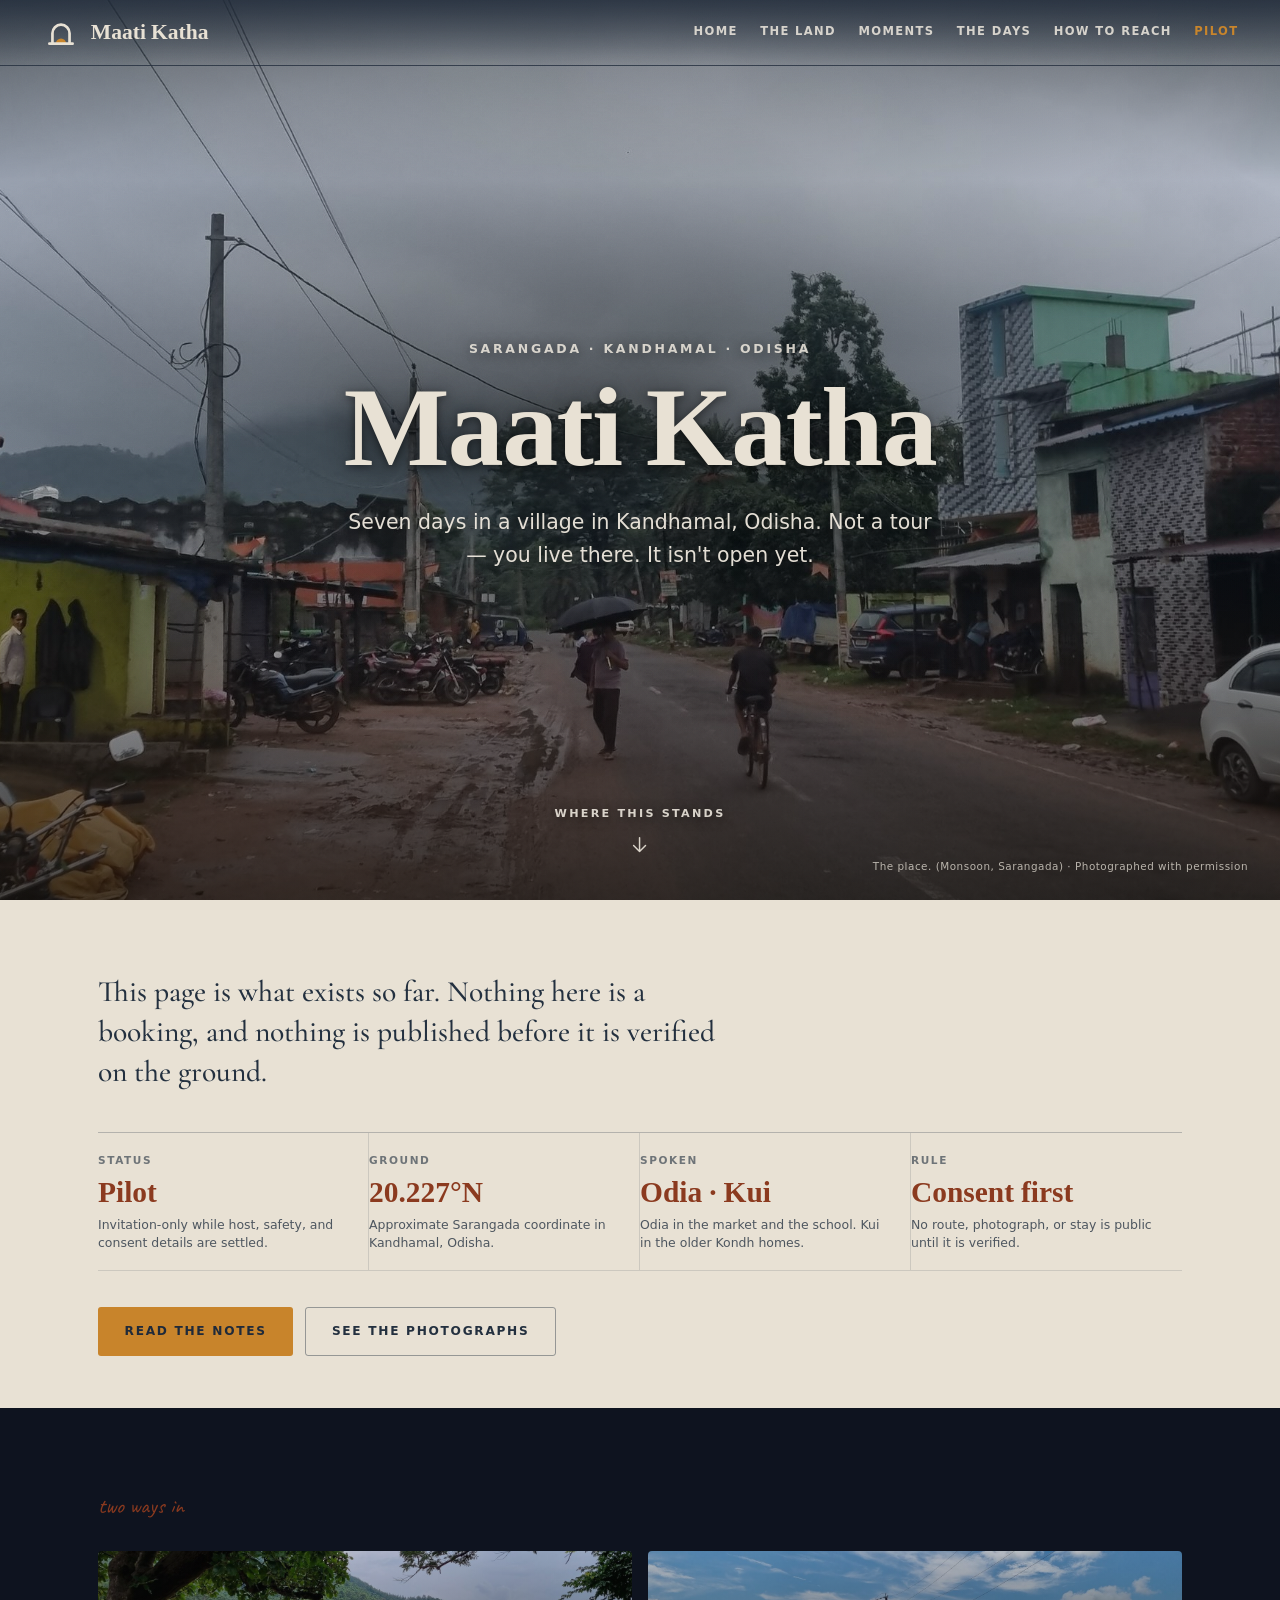
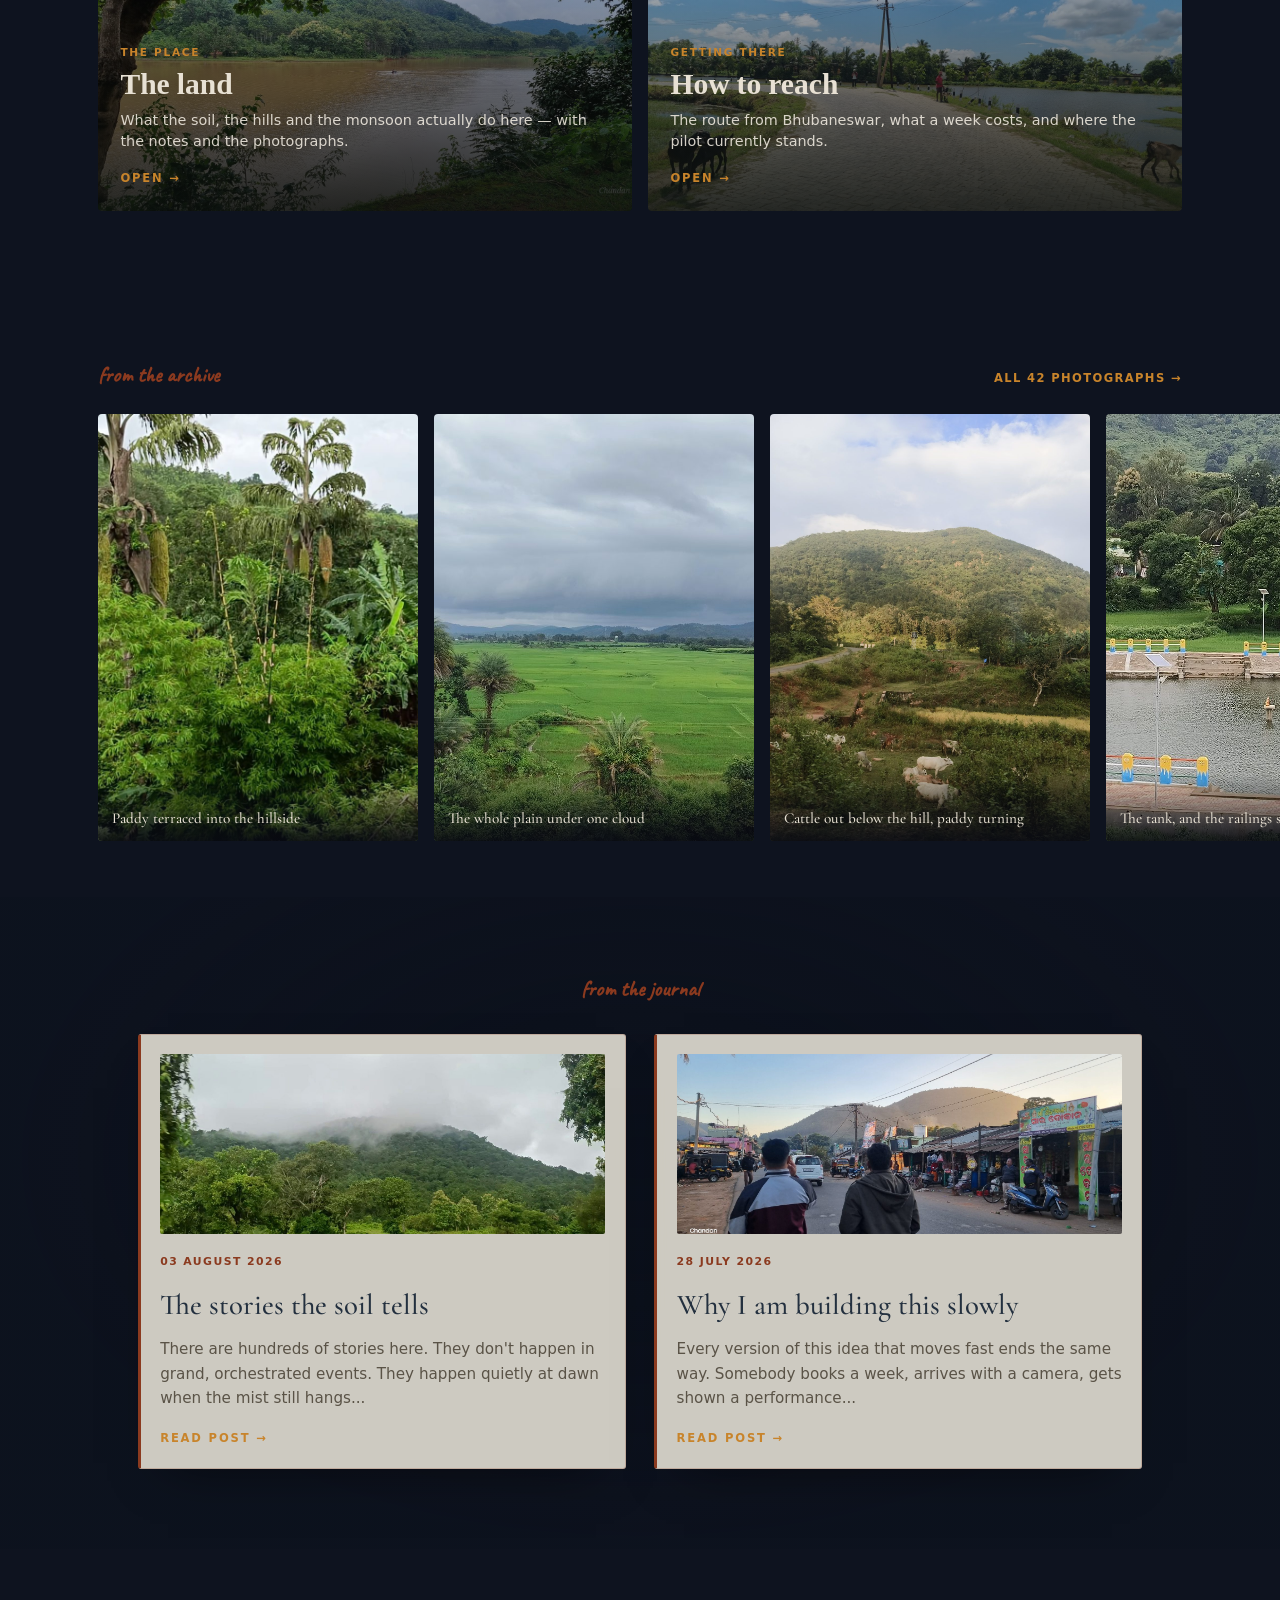
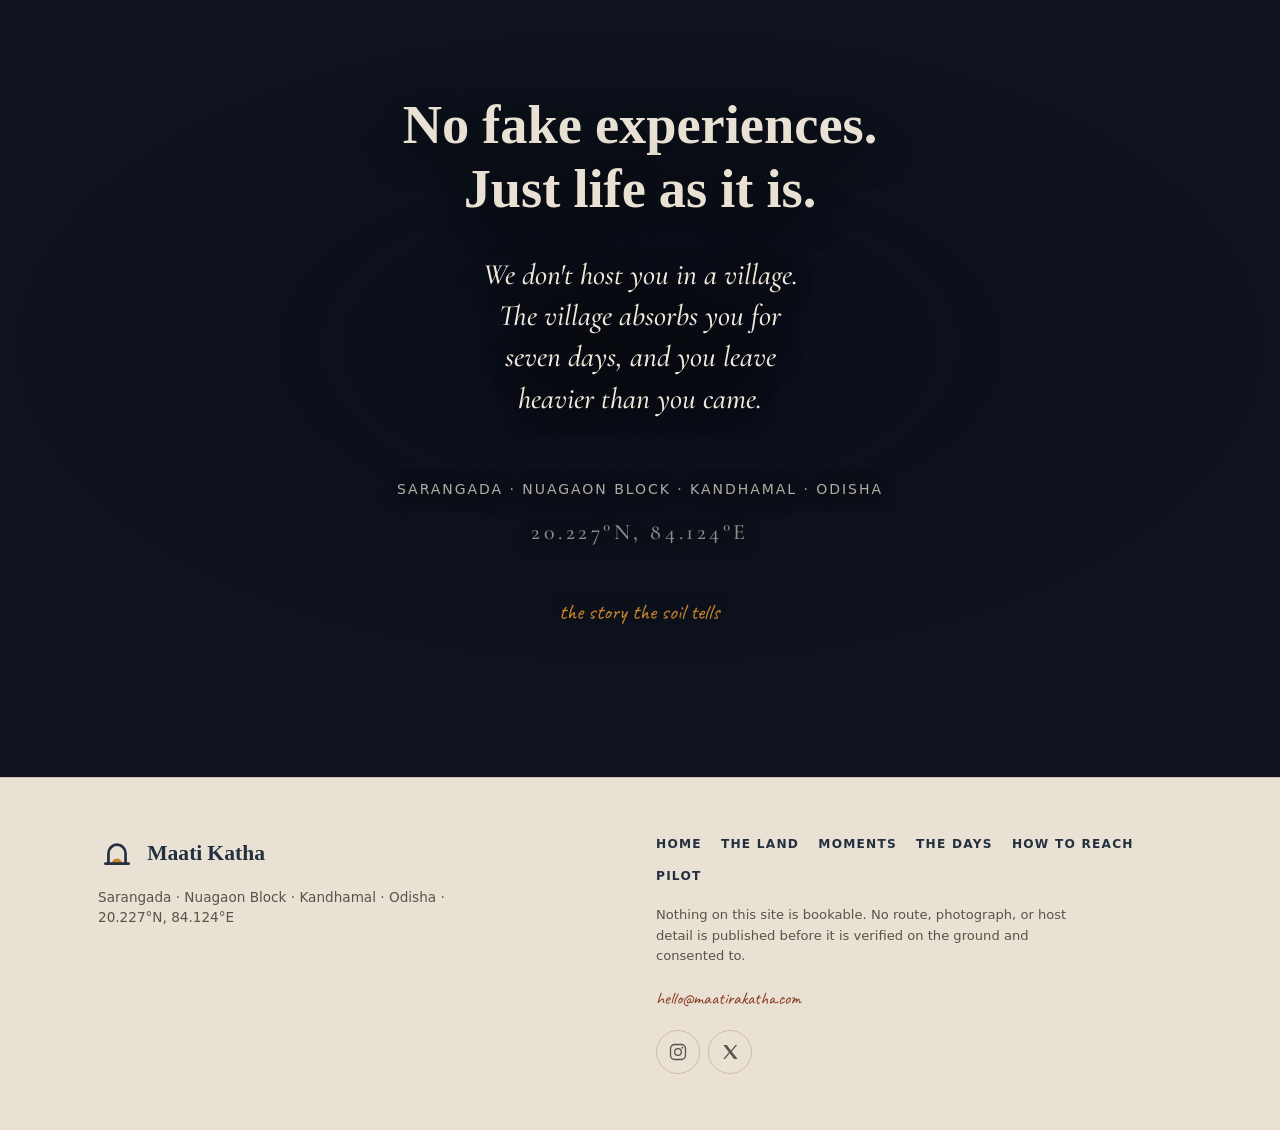
==== commit d5029a3a: "Update contact email to hello@maatirakatha.com" ====
--- a/index.html
+++ b/index.html
@@ -237,7 +237,7 @@
         <a href="visit.html#interest">Pilot</a>
       </nav>
       <p class="foot-disclaimer">Nothing on this site is bookable. No route, photograph, or host detail is published before it is verified on the ground and consented to.</p>
-      <a class="foot-mail" href="mailto:chandanpanda615@gmail.com">chandanpanda615@gmail.com</a>
+      <a class="foot-mail" href="mailto:hello@maatirakatha.com">hello@maatirakatha.com</a>
       <!-- SOCIAL — same block on every page; change it here and in the other four.
            YouTube is commented out below: there is no channel yet. Uncomment and drop
            the URL in when there is one. -->
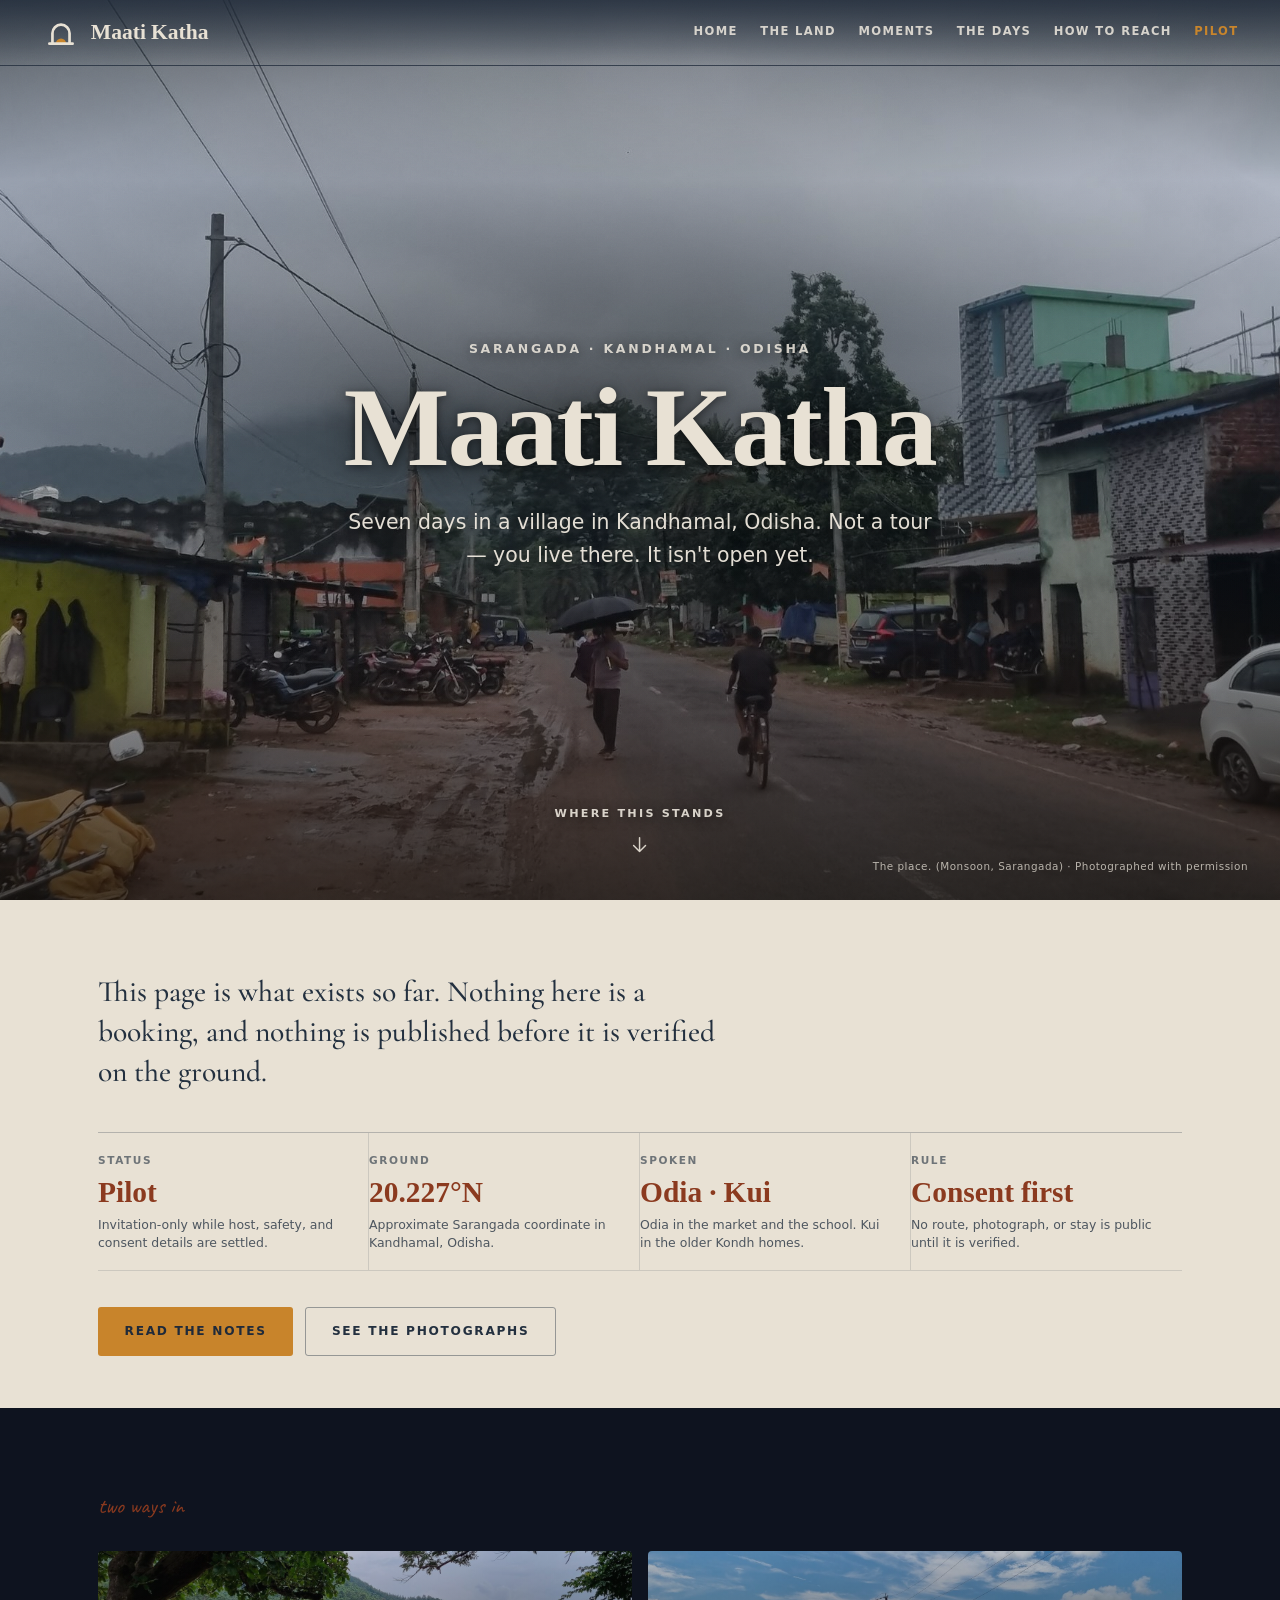
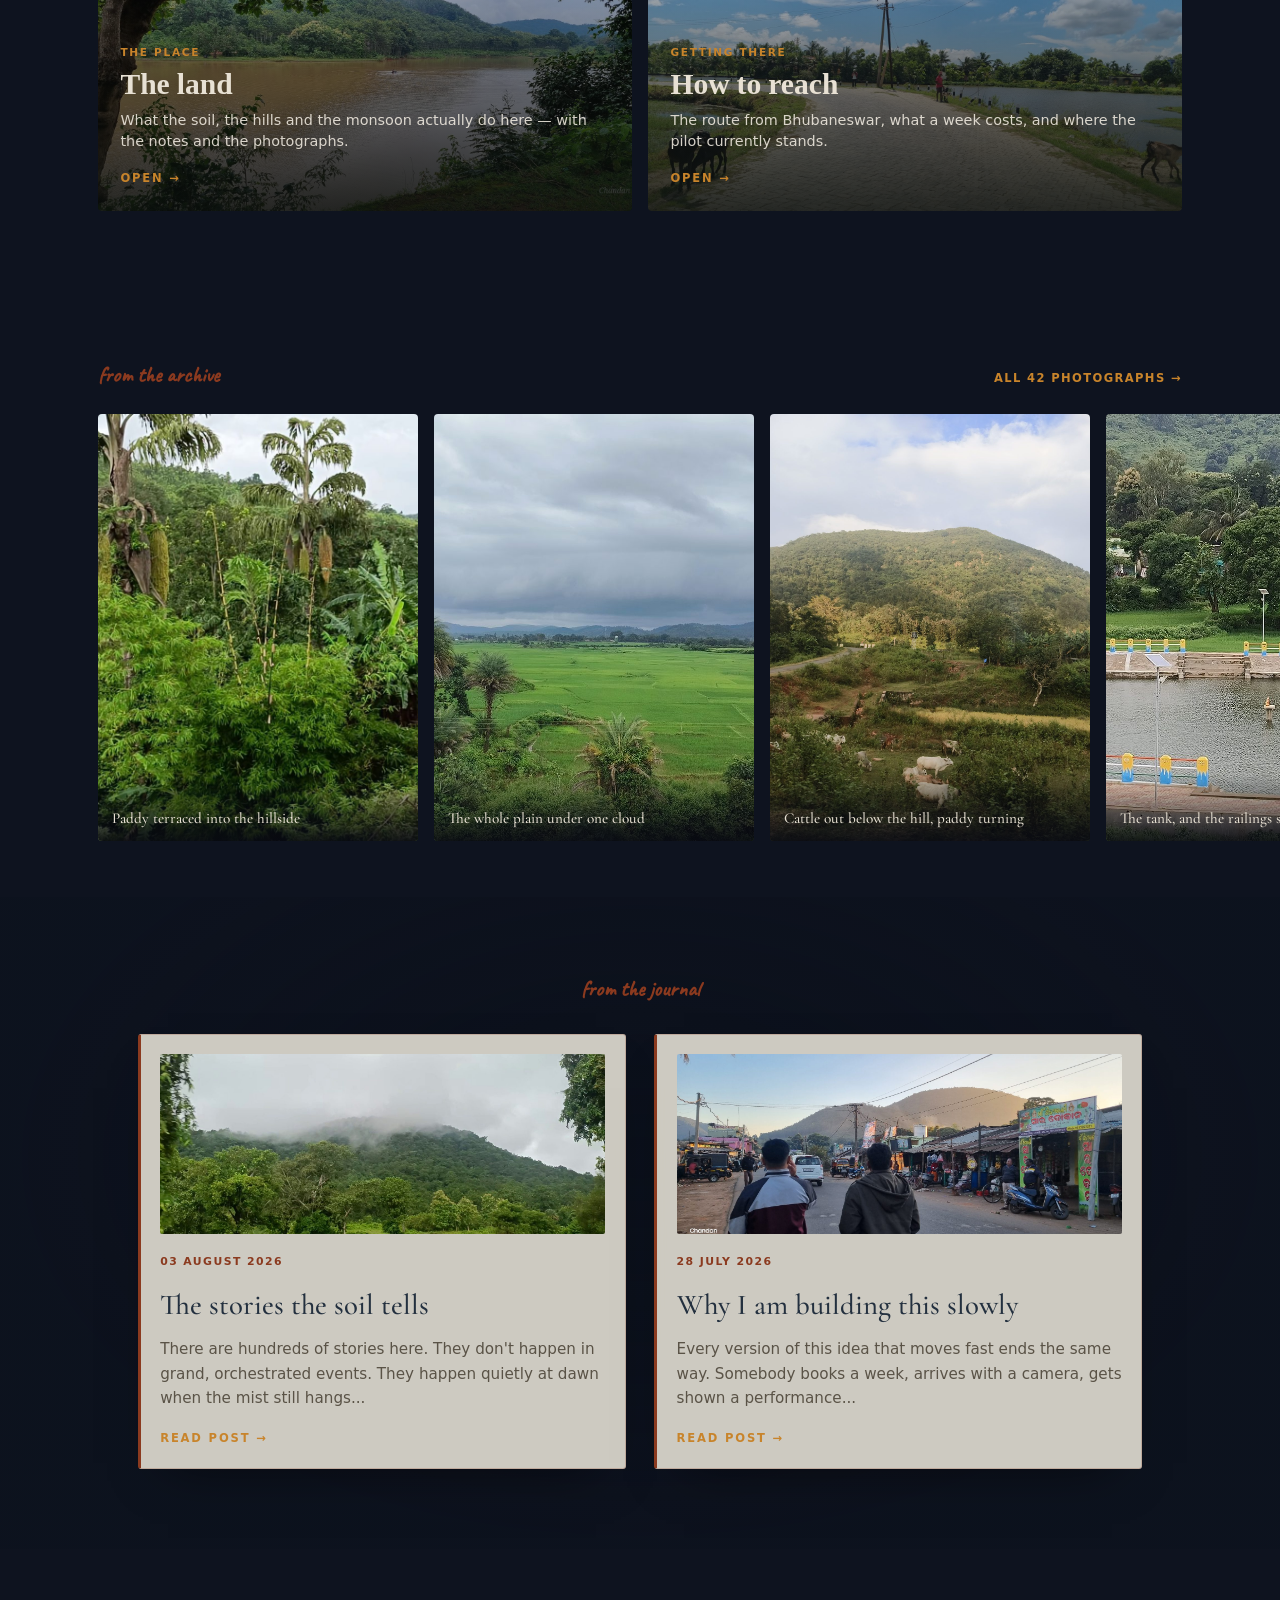
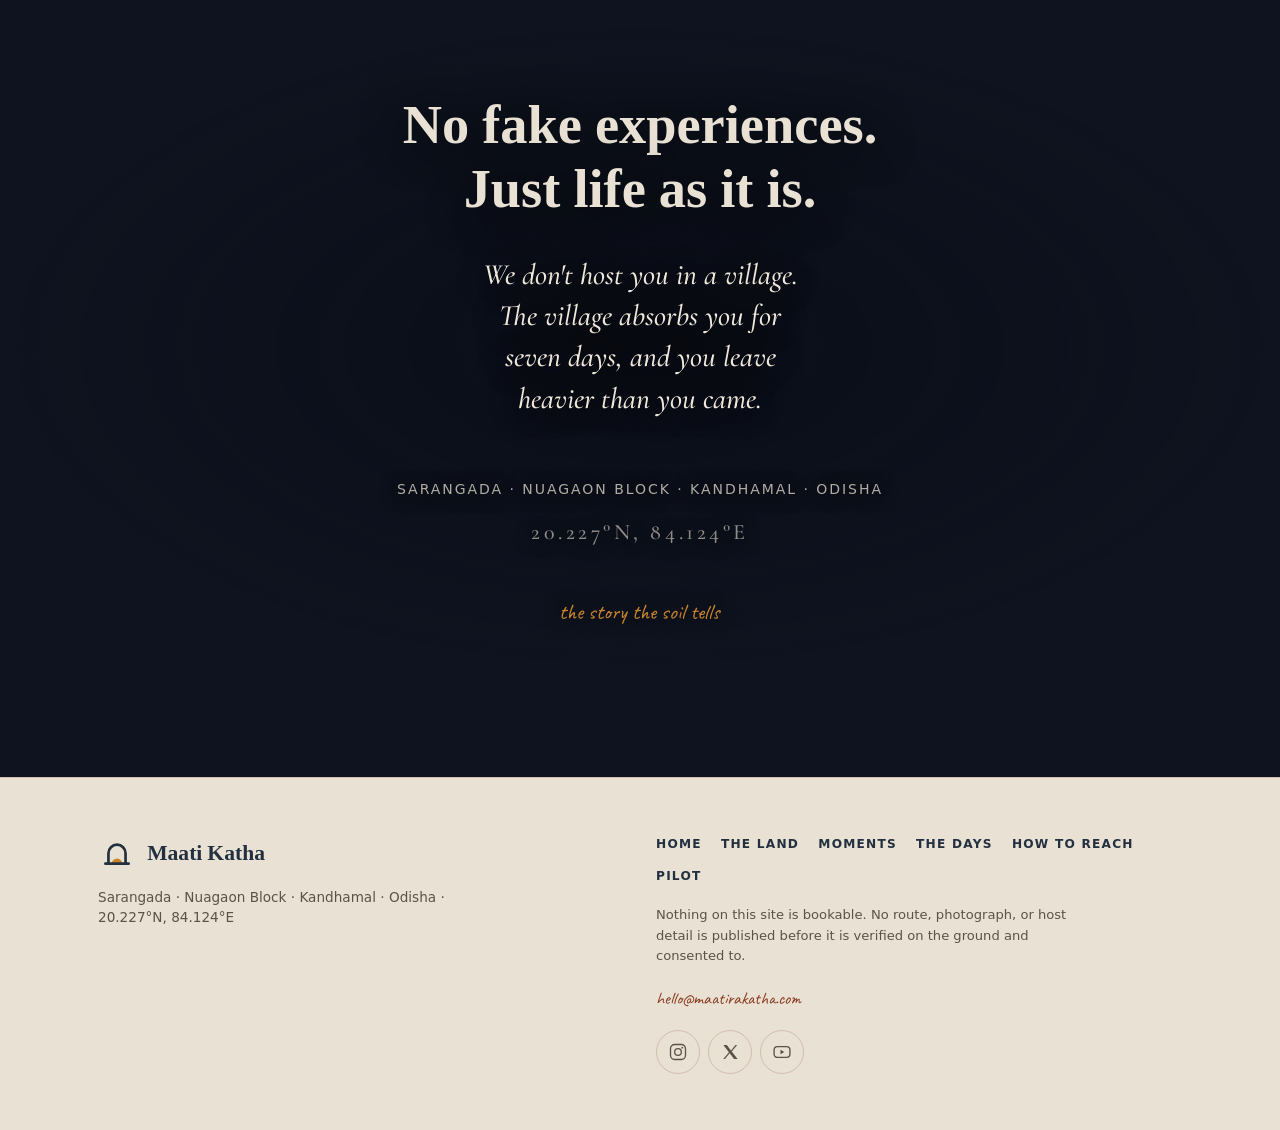
==== commit c5d2df55: "Add YouTube channel link to footer" ====
--- a/index.html
+++ b/index.html
@@ -256,14 +256,12 @@
             <path d="M4 3.5h4.2l5 6.6 5.4-6.6h2l-6.5 7.9 7 9.1h-4.2l-5.3-7-5.7 7h-2l6.8-8.3z" class="solid"/>
           </svg>
         </a>
-        <!-- no channel yet — restore this and set href when there is one
-        <a href="" aria-label="Maati Katha on YouTube" target="_blank" rel="me noopener noreferrer">
+        <a href="https://www.youtube.com/@MaatiRaKatha" aria-label="Maati Katha on YouTube" target="_blank" rel="me noopener noreferrer">
           <svg viewBox="0 0 24 24" aria-hidden="true" focusable="false">
             <rect x="2.5" y="5.5" width="19" height="13" rx="4"/>
             <path d="M10.2 9.4v5.2l4.6-2.6z" class="solid"/>
           </svg>
         </a>
-        -->
       </nav>
     </div>
   </div>
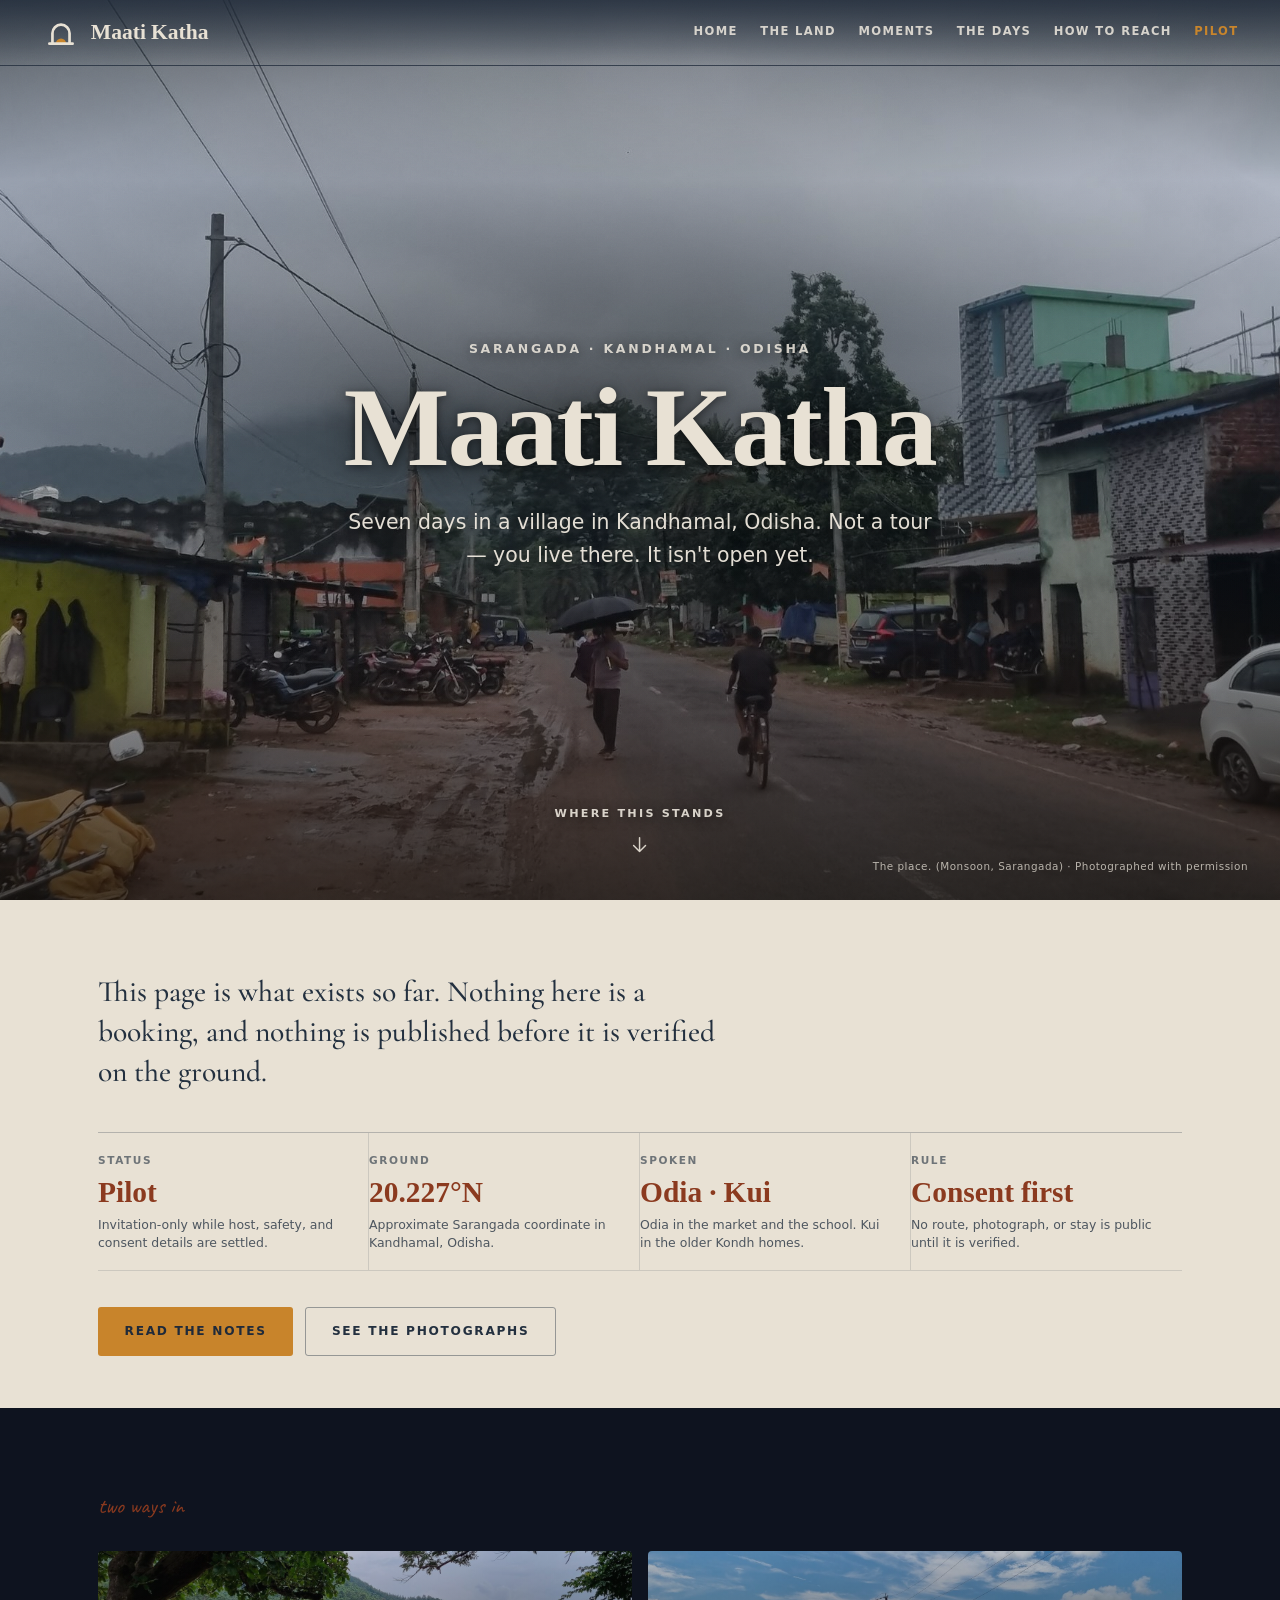
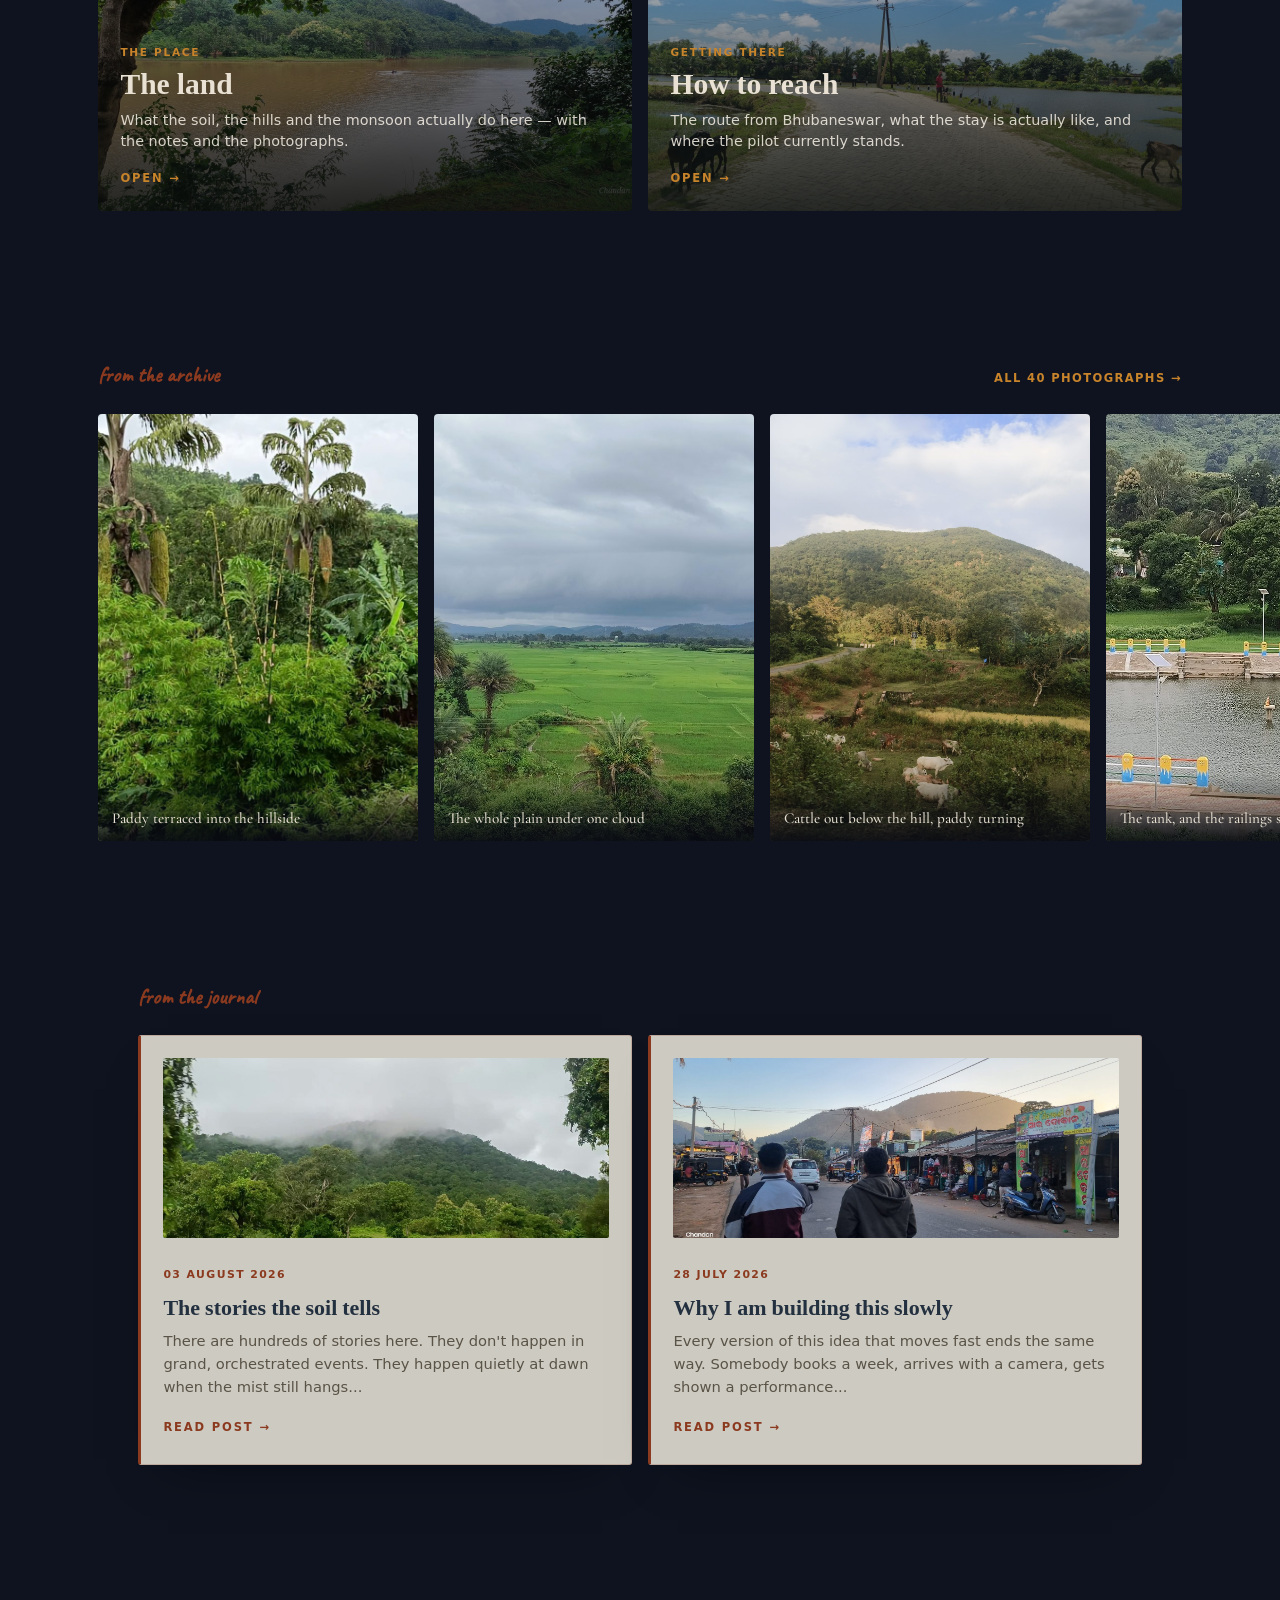
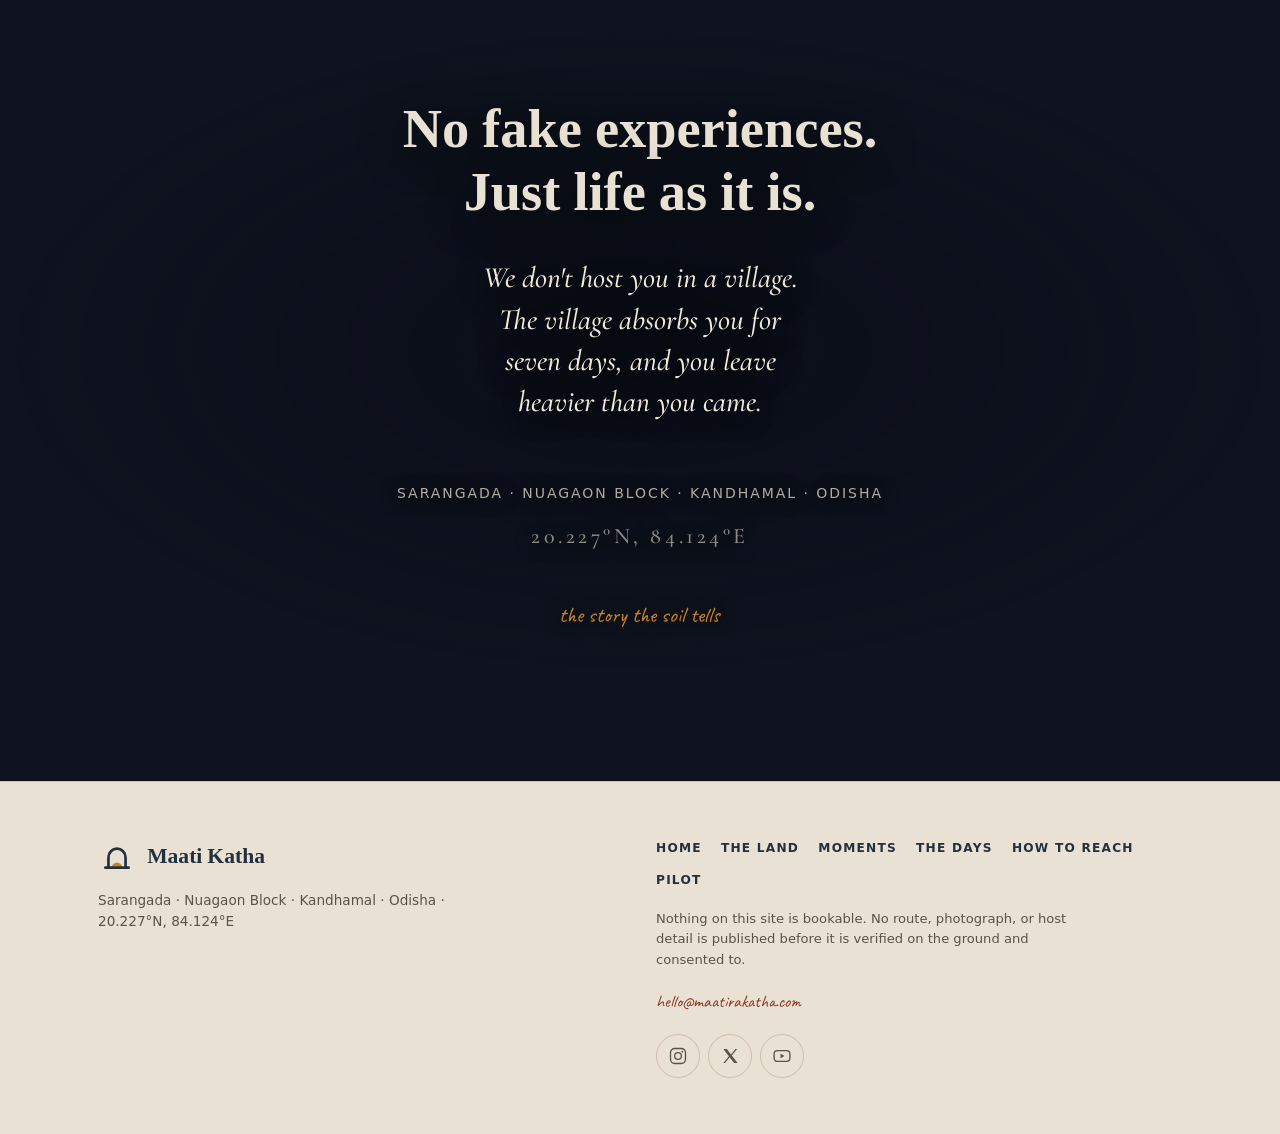
==== commit 94e07bef: "Fix share metadata, photo count, and the journal section Four of five pages declared og:url on chand" ====
--- a/index.html
+++ b/index.html
@@ -13,14 +13,23 @@
 <meta property="og:type" content="website">
 <meta property="og:title" content="Maati Katha — The Weight of Belonging">
 <meta property="og:description" content="A seven-day life-exchange in Sarangada, Kandhamal, Odisha. No fake experiences. Just life as it is.">
-<meta property="og:url" content="https://www.maatirakatha.com/">
-<meta property="og:image" content="https://www.maatirakatha.com/assets/hero.jpg">
+<meta property="og:url" content="https://maatirakatha.com/">
+<meta property="og:image" content="https://maatirakatha.com/assets/hero.jpg">
 <meta name="twitter:card" content="summary_large_image">
 <meta name="twitter:title" content="Maati Katha — The Weight of Belonging">
 <meta name="twitter:description" content="A seven-day life-exchange in Sarangada, Kandhamal, Odisha. No fake experiences. Just life as it is.">
-<meta name="twitter:image" content="https://www.maatirakatha.com/assets/hero.jpg">
+<meta name="twitter:image" content="https://maatirakatha.com/assets/hero.jpg">
+<link rel="canonical" href="https://maatirakatha.com/">
 <script>document.documentElement.className+=' js'</script>
 <link rel="stylesheet" href="assets/site.css">
+<!-- The hero is a CSS background (site.css .hero.has-photo), so the preload scanner
+     cannot see it until site.css has parsed. It is the LCP image, so preload it —
+     but mirror the art-direction query at site.css:158 exactly, or a phone downloads
+     the 309 KB landscape crop it will never show on top of the 464 KB portrait. -->
+<link rel="preload" as="image" href="assets/hero.jpg" fetchpriority="high"
+      media="not all and (max-aspect-ratio: 1/1) and (max-width: 820px)">
+<link rel="preload" as="image" href="assets/hero-portrait.jpg" fetchpriority="high"
+      media="(max-aspect-ratio: 1/1) and (max-width: 820px)">
 <body class="bg-hero">
 <div class="grain" aria-hidden="true"></div>
 <div class="progress-bar" aria-hidden="true"></div>
@@ -97,8 +106,8 @@
         </div>
       </div>
       <div class="hero-actions">
-        <a class="btn primary" href="land.html">Read the notes</a>
-        <a class="btn secondary" href="land.html#gallery">See the photographs</a>
+        <a class="btn primary" href="land.html#notes">Read the notes</a>
+        <a class="btn secondary" href="photographs.html">See the photographs</a>
       </div>
     </div>
   </section>
@@ -116,7 +125,7 @@
       <a class="unfold-card card-road reveal" style="--d:.12s" href="visit.html">
         <span class="eyebrow-sm">Getting there</span>
         <h3>How to reach</h3>
-        <p>The route from Bhubaneswar, what a week costs, and where the pilot currently stands.</p>
+        <p>The route from Bhubaneswar, what the stay is actually like, and where the pilot currently stands.</p>
         <span class="go">Open &rarr;</span>
       </a>
     </div>
@@ -128,7 +137,10 @@
   <section class="strip" aria-labelledby="strip-h">
     <div class="strip-head">
       <h2 id="strip-h" class="eyebrow reveal">from the archive</h2>
-      <a class="strip-all reveal" href="photographs.html">All 42 photographs &rarr;</a>
+      <!-- Count is hand-maintained: tools/photos.py only rewrites between the
+           GALLERY markers in photographs.html, so it cannot reach this line.
+           Check it against `ls assets/photos/*.jpg | wc -l` after every render. -->
+      <a class="strip-all reveal" href="photographs.html">All 40 photographs &rarr;</a>
     </div>
     <div class="strip-rail" tabindex="0" role="region" aria-label="Photographs, scroll sideways">
       <a class="strip-shot" href="photographs.html#terraces">
@@ -174,31 +186,31 @@
     </div>
   </section>
 
-  <!-- WRITING / JOURNAL -->
-  <section class="guide" id="writing" style="padding: clamp(3rem, 8vw, 5rem) 0;">
-    <div class="guide-inner" style="max-width: 1100px; padding-top: 0; padding-bottom: 0;">
-      <h2 class="eyebrow reveal" style="text-align: center; margin-bottom: 2rem;">from the journal</h2>
-      <div class="guide-grid" style="grid-template-columns: repeat(auto-fit, minmax(300px, 1fr));">
-        
-        <!-- Story 1 -->
-        <a href="posts/second-post.html" class="guide-item reveal" style="--d:.06s; text-decoration: none; display: flex; flex-direction: column; transition: transform .3s ease, border-color .3s ease; padding: 1.2rem;">
-          <img src="assets/photos/mist-hills.jpg" alt="Mist on hills" style="width: 100%; height: 180px; object-fit: cover; border-radius: 2px; margin-bottom: 1.2rem;">
-          <span style="display:block; font-size: 0.68rem; font-weight: 700; letter-spacing: 0.13em; text-transform: uppercase; color: var(--accent); margin-bottom: 0.5rem;">03 August 2026</span>
-          <h3 style="font-family: var(--font-display); font-size: 1.8rem; color: var(--text-paper); margin-bottom: 0.5rem; letter-spacing: 0;">The stories the soil tells</h3>
-          <p style="color: var(--text-muted); font-size: 0.95rem; line-height: 1.6; max-width: 100%; flex-grow: 1;">There are hundreds of stories here. They don't happen in grand, orchestrated events. They happen quietly at dawn when the mist still hangs...</p>
-          <span style="display:inline-block; margin-top:1.2rem; font-size:0.72rem; font-weight:700; letter-spacing:0.16em; text-transform:uppercase; color:var(--turmeric);">Read post &rarr;</span>
-        </a>
-
-        <!-- Story 2 -->
-        <a href="posts/first-post.html" class="guide-item reveal" style="--d:.12s; text-decoration: none; display: flex; flex-direction: column; transition: transform .3s ease, border-color .3s ease; padding: 1.2rem;">
-          <img src="assets/photos/market-hills.jpg" alt="Market and hills" style="width: 100%; height: 180px; object-fit: cover; border-radius: 2px; margin-bottom: 1.2rem;">
-          <span style="display:block; font-size: 0.68rem; font-weight: 700; letter-spacing: 0.13em; text-transform: uppercase; color: var(--accent); margin-bottom: 0.5rem;">28 July 2026</span>
-          <h3 style="font-family: var(--font-display); font-size: 1.8rem; color: var(--text-paper); margin-bottom: 0.5rem; letter-spacing: 0;">Why I am building this slowly</h3>
-          <p style="color: var(--text-muted); font-size: 0.95rem; line-height: 1.6; max-width: 100%; flex-grow: 1;">Every version of this idea that moves fast ends the same way. Somebody books a week, arrives with a camera, gets shown a performance...</p>
-          <span style="display:inline-block; margin-top:1.2rem; font-size:0.72rem; font-weight:700; letter-spacing:0.16em; text-transform:uppercase; color:var(--turmeric);">Read post &rarr;</span>
-        </a>
-
-      </div>
+  <!-- WRITING / JOURNAL — the same .posts/.post-card block visit.html uses. The
+       only thing this variant adds is the thumbnail, which .post-card img holds.
+       To add a post: copy a card, newest first. -->
+  <section class="posts" id="writing">
+    <h2 class="eyebrow reveal">from the journal</h2>
+    <div class="posts-grid posts-grid--fit">
+
+      <a class="post-card reveal" style="--d:.06s" href="posts/second-post.html">
+        <img src="assets/photos/mist-hills.jpg" alt="Mist sitting on forested hills of the Eastern Ghats"
+             width="1600" height="900" loading="lazy" decoding="async">
+        <span class="post-date">03 August 2026</span>
+        <h3>The stories the soil tells</h3>
+        <p>There are hundreds of stories here. They don't happen in grand, orchestrated events. They happen quietly at dawn when the mist still hangs...</p>
+        <span class="go">Read post &rarr;</span>
+      </a>
+
+      <a class="post-card reveal" style="--d:.12s" href="posts/first-post.html">
+        <img src="assets/photos/market-hills.jpg" alt="The market road with hills rising behind the shopfronts"
+             width="1600" height="739" loading="lazy" decoding="async">
+        <span class="post-date">28 July 2026</span>
+        <h3>Why I am building this slowly</h3>
+        <p>Every version of this idea that moves fast ends the same way. Somebody books a week, arrives with a camera, gets shown a performance...</p>
+        <span class="go">Read post &rarr;</span>
+      </a>
+
     </div>
   </section>
 
@@ -238,9 +250,7 @@
       </nav>
       <p class="foot-disclaimer">Nothing on this site is bookable. No route, photograph, or host detail is published before it is verified on the ground and consented to.</p>
       <a class="foot-mail" href="mailto:hello@maatirakatha.com">hello@maatirakatha.com</a>
-      <!-- SOCIAL — same block on every page; change it here and in the other four.
-           YouTube is commented out below: there is no channel yet. Uncomment and drop
-           the URL in when there is one. -->
+      <!-- SOCIAL — same block on every page; change it here and in the other four. -->
       <nav class="foot-social" aria-label="Social links">
         <a href="https://www.instagram.com/maati.ra.katha/" aria-label="Maati Katha on Instagram"
            target="_blank" rel="me noopener noreferrer">
--- a/assets/site.css
+++ b/assets/site.css
@@ -151,10 +151,13 @@
 }
 /* Art direction, not just a smaller file. The landscape frame is 1.96:1, so a
    390px phone shows 29% of its width — and because the photograph is more than
-   half sky, that slice is mostly flat grey. The road, the cyclist and the mist on
-   the hills never appear. hero-portrait.jpg is a tall crop of the same frame
-   through the part that matters. background-position cannot do this: at phone
-   width the full height already fits, so there is no vertical crop to move. */
+   half sky, that slice is mostly flat grey.
+
+   hero-portrait.jpg is a DIFFERENT photograph, not a crop of hero.jpg: women
+   sorting the harvest on bare earth (women-earth in the manifest, consent held).
+   That is why .cap-desktop and .cap-mobile in index.html say different things —
+   they describe two different frames, and both must stay true to their own.
+   Change one image and you must change its caption with it. */
 @media (max-aspect-ratio: 1/1) and (max-width: 820px) {
   .hero.has-photo {
     background-image: url("hero-portrait.jpg");
@@ -1015,6 +1018,10 @@
   gap: 1rem;
   align-items: start;
 }
+/* auto-fill keeps visit.html's single card card-sized instead of stretching it
+   into a full-width banner. The homepage runs two and wants the row filled, so
+   it opts into auto-fit, which collapses the empty tracks. */
+.posts-grid--fit { grid-template-columns: repeat(auto-fit, minmax(300px, 1fr)); }
 .post-card {
   display: block;
   padding: 1.35rem 1.4rem 1.5rem;
@@ -1050,6 +1057,27 @@
   font-size: 0.92rem;
   line-height: 1.55;
   color: var(--text-muted);
+}
+/* The homepage variant carries a thumbnail; visit.html's cards do not. The fixed
+   height is what reserves the space, so the row does not reflow when the photo
+   lands — the width/height attributes on the <img> only back it up. */
+.post-card img {
+  width: 100%;
+  height: 180px;
+  object-fit: cover;
+  border-radius: 2px;
+  margin-bottom: 1.2rem;
+}
+/* Same shape as .unfold-card .go, but --accent not --turmeric: these cards sit on
+   the light --panel-bg, where turmeric only reaches 2.6:1. */
+.post-card .go {
+  display: inline-block;
+  margin-top: 1.2rem;
+  font-size: 0.72rem;
+  font-weight: 700;
+  letter-spacing: 0.16em;
+  text-transform: uppercase;
+  color: var(--accent);
 }
 
 /* ==================== PAGE HEADER (land.html, visit.html) ====================
